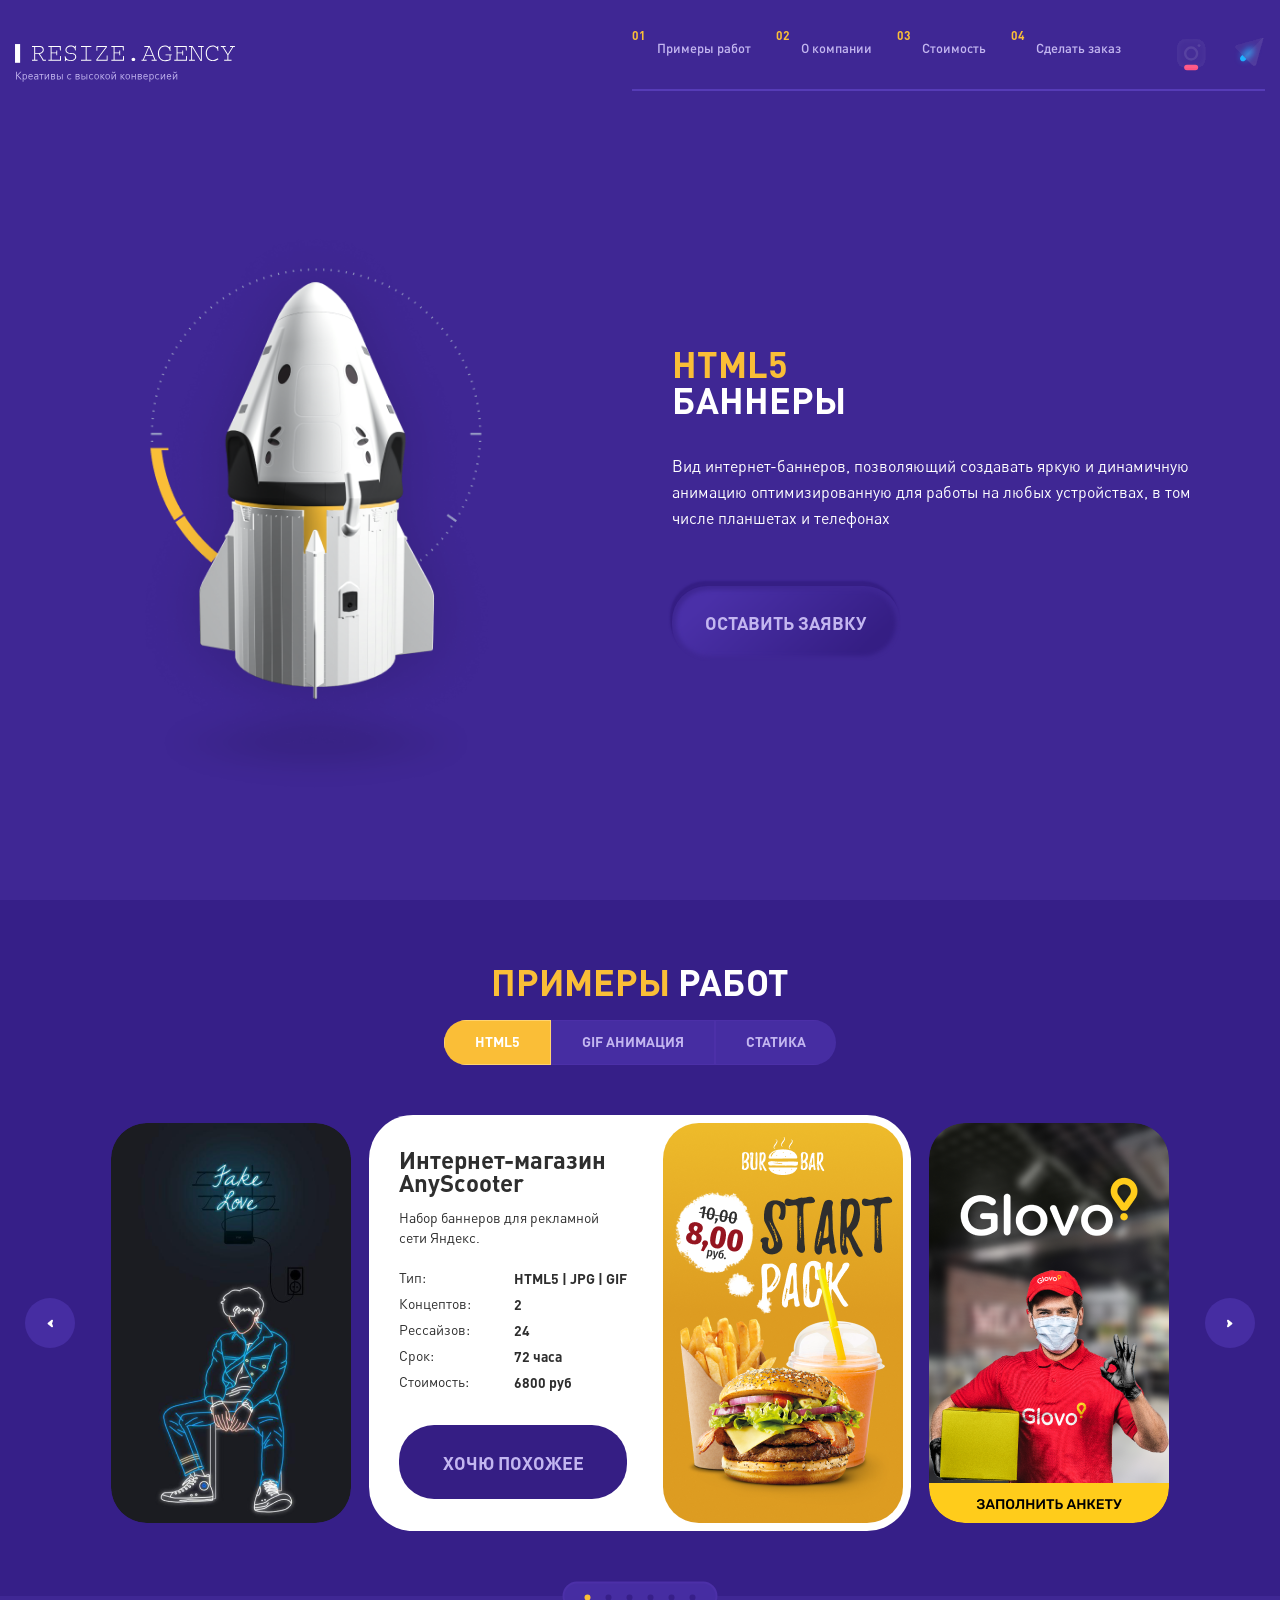
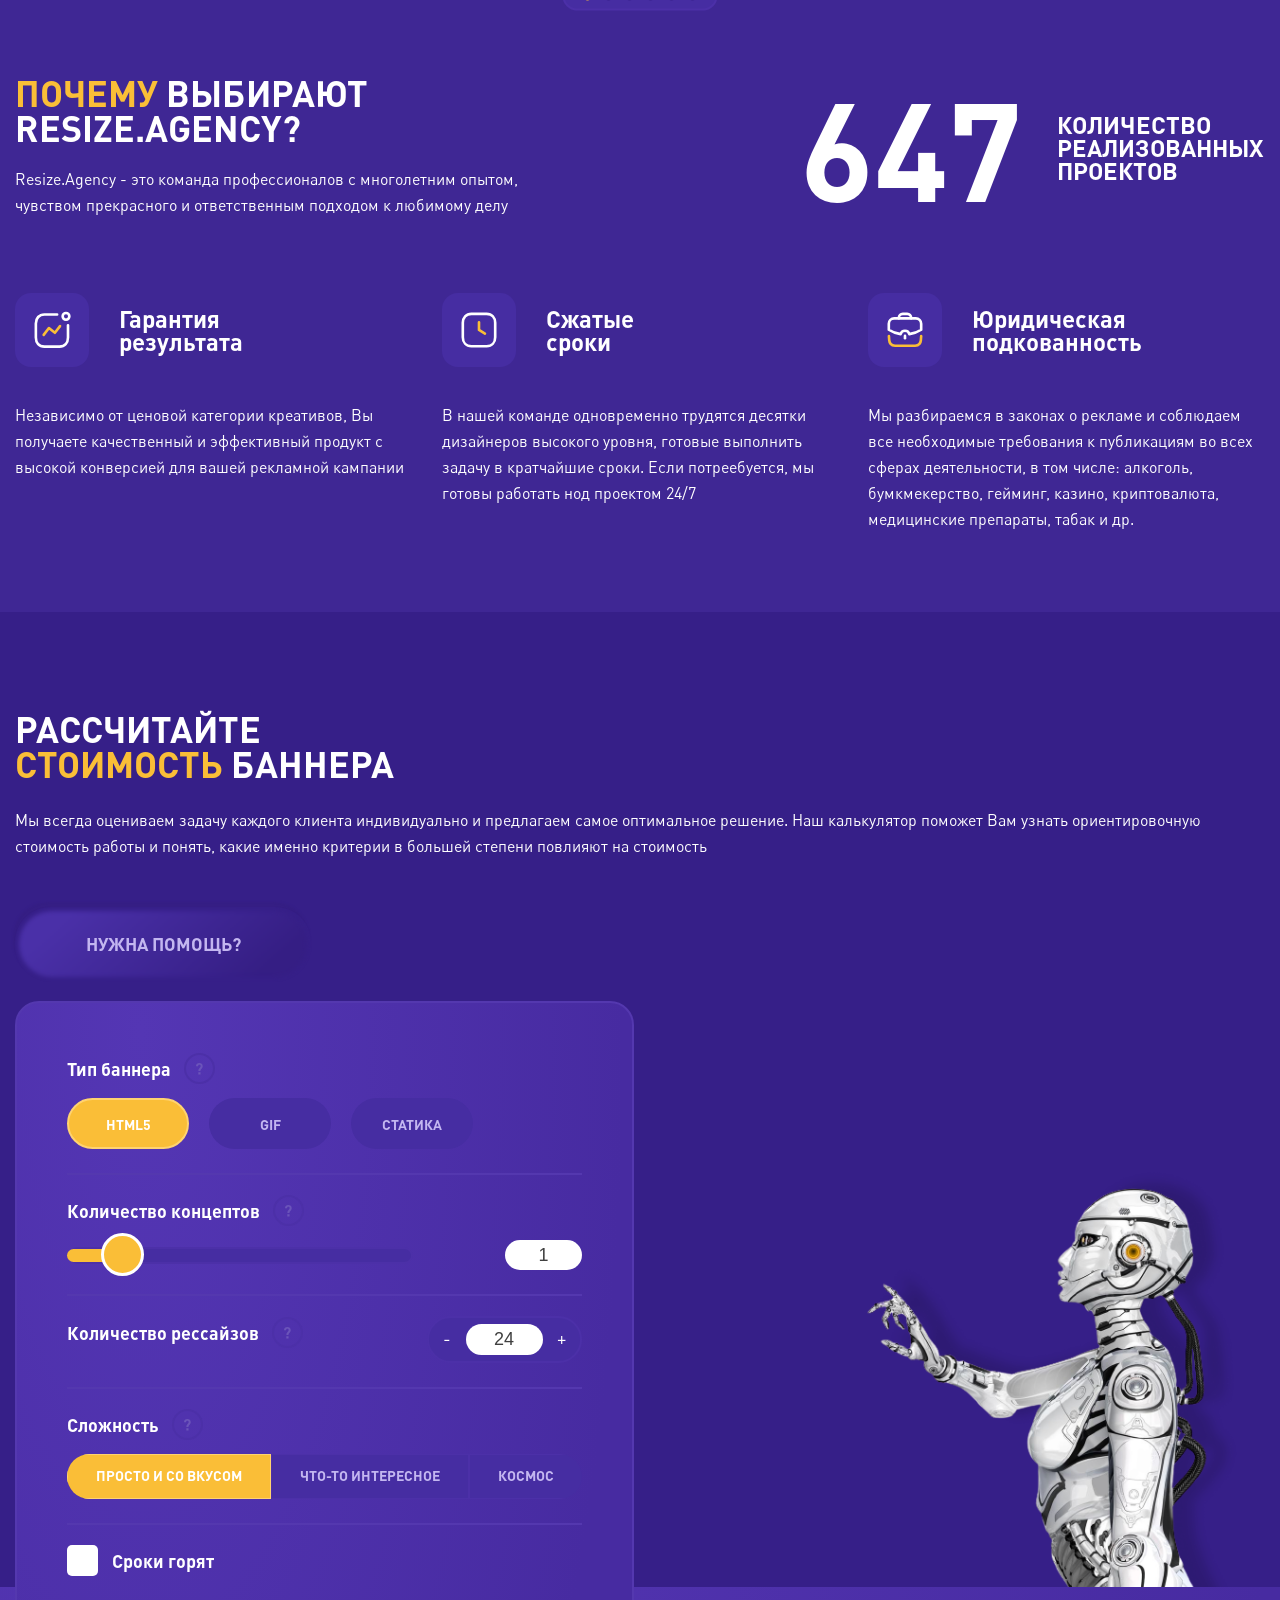
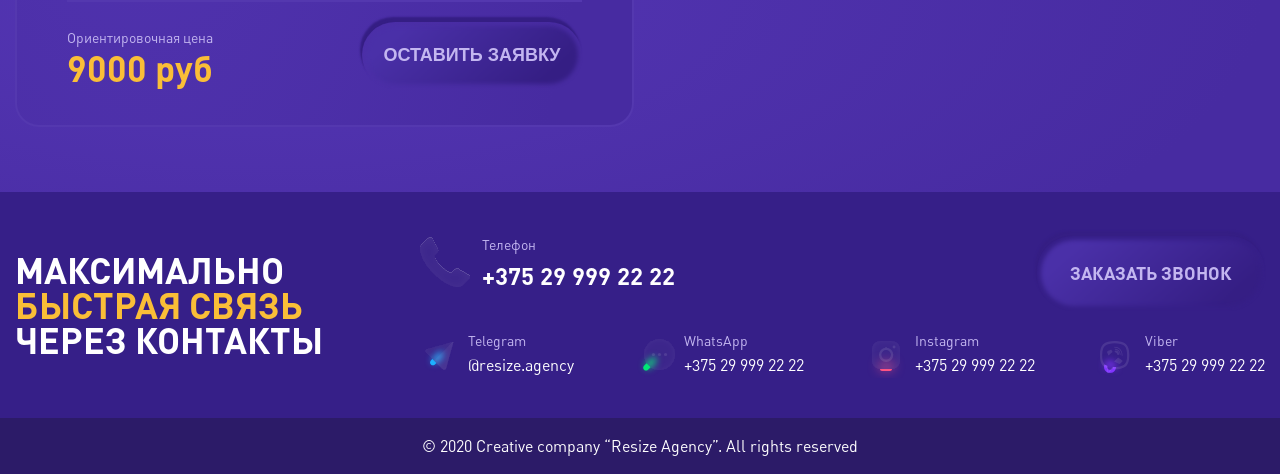
==== index.html @ 1fd83d7c "added11" ====
<!DOCTYPE html>
<html lang="en">

<head>
    <meta charset="UTF-8">
    <meta name="viewport" content="width=device-width, initial-scale=1.0">
    <link rel="stylesheet" href="css/style.css">
    <title>resize Agency</title>
</head>

<body>
    <div class="wrap">
        <div class="fullscreen-block">
            <div class="header">
                <div class="container">
                    <div class="header__inner">
                        <div class="header__adaptive">
                            <div class="header__burger">
                                <span></span>
                            </div>
                            <a class="header-logo" href="#"><img src="images/Logo.svg" alt="logo"></a>
                        </div>
                        <div class="header-fixed">
                            <div class="header-fixed__nav">
                                <ul class="header-fixed__menu">
                                    <li class="header-fixed__link"><a class="header-fixed__item header-fixed__item--01"
                                            href="#">Примеры работ</a></li>
                                    <li class="header-fixed__link"><a class="header-fixed__item header-fixed__item--02"
                                            href="#">О компании</a></li>
                                    <li class="header-fixed__link"><a class="header-fixed__item header-fixed__item--03"
                                            href="#">Стоимость</a></li>
                                    <li class="header-fixed__link"><a class="header-fixed__item header-fixed__item--04"
                                            href="#">Сделать заказ</a></li>
                                </ul>
                                <div class="header-fixed__social">
                                    <a href="#" class="header-fixed__icon"></a>
                                    <a href="#" class="header-fixed__icon header-fixed__icon-02"></a>
                                </div>
                            </div>
                            <div class="header-fixed__callback">
                                <div class="menu-tell">
                                    <div class="menu-tell__phone">
                                        <img src="images/phone.svg" alt="">
                                    </div>
                                    <div class="menu-tell__wrapp">
                                        <div class="menu-tell__name">Телефон</div>
                                        <a class="menu-tell__call" href="#">+375 29 999 22 22</a>
                                    </div>
                                </div>
                                <a class="header-fixed__btn btn" href="#"><span>заказать звонок</span></a>
                                <div class="social-media social-media-header">
                                    <div class="social-media__social-item social-media__social-item-01">
                                        <div class="social-media__social-text">
                                            <div class="social-media__social-title">Telegram</div>
                                            <a class="social-media__social-email" href="#">@resize.agency</a>
                                        </div>
                                    </div>
                                    <div class="social-media__social-item social-media__social-item-02">
                                        <div class="social-media__social-text">
                                            <div class="social-media__social-title">WhatsApp</div>
                                            <a class="social-media__social-email" href="#">+375 29 999 22 22</a>
                                        </div>
                                    </div>
                                    <div class="social-media__social-item social-media__social-item-03">
                                        <div class="social-media__social-text">
                                            <div class="social-media__social-title">Instagram</div>
                                            <a class="social-media__social-email" href="#">+375 29 999 22 22</a>
                                        </div>
                                    </div>
                                    <div class="social-media__social-item social-media__social-item-04">
                                        <div class="social-media__social-text">
                                            <div class="social-media__social-title">Viber</div>
                                            <a class="social-media__social-email" href="#">+375 29 999 22 22</a>
                                        </div>
                                    </div>
                                </div>
                            </div>
                        </div>
                        <div class="header-socials">
                            <a href="#" class="header-socials__icon header-socials__icon-inst"></a>
                            <a href="#" class="header-socials__icon header-socials__icon-teleg"></a>
                        </div>
                    </div>
                </div>
            </div>
            <div class="main-content">
                <div class="container">
                    <div class="main-content__inner">
                        <div class="main-content__img">
                            <img src="images/Rocket.png" alt="">
                        </div>
                        <div class="main-content__texts">
                            <div class="main-content__title"><span>Html5</span> баннеры</div>
                            <div class="main-content__subtitle">Вид интернет-баннеров, позволяющий создавать яркую и
                                динамичную анимацию оптимизированную для работы на любых устройствах, в том числе
                                планшетах и телефонах</div>
                            <a href="#" class="main-content__btn btn">Оставить заявку</a>
                        </div>
                    </div>
                </div>
            </div>
        </div>
        <div class="page-slider">
            <div class="container">
                <div class="page-slider__title"><span>Примеры</span> работ</div>
                <div class="tabs tabs-slider">
                    <a class="tabs__tab active" href="#">html5</a>
                    <a class="tabs__tab" href="#">gif анимация</a>
                    <a class="tabs__tab" href="#">статика</a>
                </div>
            </div>
            <div class="container container-slider">
                <div class="page-slider-slider">
                    <div class="page-slider-slider__slide">
                        <div class="page-slider-slider__item">
                            <div class="page-slider-slider__info">
                                <div class="page-slider-slider__name">Интернет-магазин AnyScooter</div>
                                <div class="page-slider-slider__desc">Набор баннеров для рекламной сети Яндекс.</div>
                                <div class="page-slider-slider__category">
                                    <div class="page-slider-slider__column">
                                        <div class="page-slider-slider__key">Тип:</div>
                                        <div class="page-slider-slider__value">HTML5 | JPG | GIF</div>
                                    </div>
                                    <div class="page-slider-slider__column">
                                        <div class="page-slider-slider__key">Концептов:</div>
                                        <div class="page-slider-slider__value">2</div>
                                    </div>
                                    <div class="page-slider-slider__column">
                                        <div class="page-slider-slider__key">Рессайзов:</div>
                                        <div class="page-slider-slider__value">24</div>
                                    </div>
                                    <div class="page-slider-slider__column">
                                        <div class="page-slider-slider__key">Срок:</div>
                                        <div class="page-slider-slider__value">72 часа</div>
                                    </div>
                                    <div class="page-slider-slider__column">
                                        <div class="page-slider-slider__key">Стоимость:</div>
                                        <div class="page-slider-slider__value"><span>6800</span> руб</div>
                                    </div>
                                </div>
                                <a class="page-slider-slider__btn btn-second" href="#">Хочю похожее</a>
                            </div>
                            <div class="page-slider-slider__img page-slider-slider__img-01"></div>
                        </div>
                    </div>
                    <div class="page-slider-slider__slide">
                        <div class="page-slider-slider__item">
                            <div class="page-slider-slider__info">
                                <div class="page-slider-slider__name">Интернет-магазин AnyScooter</div>
                                <div class="page-slider-slider__desc">Набор баннеров для рекламной сети Яндекс.</div>
                                <div class="page-slider-slider__category">
                                    <div class="page-slider-slider__column">
                                        <div class="page-slider-slider__key">Тип:</div>
                                        <div class="page-slider-slider__value">HTML5 | JPG | GIF</div>
                                    </div>
                                    <div class="page-slider-slider__column">
                                        <div class="page-slider-slider__key">Концептов:</div>
                                        <div class="page-slider-slider__value">2</div>
                                    </div>
                                    <div class="page-slider-slider__column">
                                        <div class="page-slider-slider__key">Рессайзов:</div>
                                        <div class="page-slider-slider__value">24</div>
                                    </div>
                                    <div class="page-slider-slider__column">
                                        <div class="page-slider-slider__key">Срок:</div>
                                        <div class="page-slider-slider__value">72 часа</div>
                                    </div>
                                    <div class="page-slider-slider__column">
                                        <div class="page-slider-slider__key">Стоимость:</div>
                                        <div class="page-slider-slider__value"><span>6800</span> руб</div>
                                    </div>
                                </div>
                                <a class="page-slider-slider__btn btn-second" href="#">Хочю похожее</a>
                            </div>
                            <div class="page-slider-slider__img page-slider-slider__img-02"></div>
                        </div>
                    </div>
                    <div class="page-slider-slider__slide">
                        <div class="page-slider-slider__item">
                            <div class="page-slider-slider__info">
                                <div class="page-slider-slider__name">Интернет-магазин AnyScooter</div>
                                <div class="page-slider-slider__desc">Набор баннеров для рекламной сети Яндекс.</div>
                                <div class="page-slider-slider__category">
                                    <div class="page-slider-slider__column">
                                        <div class="page-slider-slider__key">Тип:</div>
                                        <div class="page-slider-slider__value">HTML5 | JPG | GIF</div>
                                    </div>
                                    <div class="page-slider-slider__column">
                                        <div class="page-slider-slider__key">Концептов:</div>
                                        <div class="page-slider-slider__value">2</div>
                                    </div>
                                    <div class="page-slider-slider__column">
                                        <div class="page-slider-slider__key">Рессайзов:</div>
                                        <div class="page-slider-slider__value">24</div>
                                    </div>
                                    <div class="page-slider-slider__column">
                                        <div class="page-slider-slider__key">Срок:</div>
                                        <div class="page-slider-slider__value">72 часа</div>
                                    </div>
                                    <div class="page-slider-slider__column">
                                        <div class="page-slider-slider__key">Стоимость:</div>
                                        <div class="page-slider-slider__value"><span>6800</span> руб</div>
                                    </div>
                                </div>
                                <a class="page-slider-slider__btn btn-second" href="#">Хочю похожее</a>
                            </div>
                            <div class="page-slider-slider__img page-slider-slider__img-03"></div>
                        </div>
                    </div>
                    <div class="page-slider-slider__slide">
                        <div class="page-slider-slider__item">
                            <div class="page-slider-slider__info">
                                <div class="page-slider-slider__name">Интернет-магазин AnyScooter</div>
                                <div class="page-slider-slider__desc">Набор баннеров для рекламной сети Яндекс.</div>
                                <div class="page-slider-slider__category">
                                    <div class="page-slider-slider__column">
                                        <div class="page-slider-slider__key">Тип:</div>
                                        <div class="page-slider-slider__value">HTML5 | JPG | GIF</div>
                                    </div>
                                    <div class="page-slider-slider__column">
                                        <div class="page-slider-slider__key">Концептов:</div>
                                        <div class="page-slider-slider__value">2</div>
                                    </div>
                                    <div class="page-slider-slider__column">
                                        <div class="page-slider-slider__key">Рессайзов:</div>
                                        <div class="page-slider-slider__value">24</div>
                                    </div>
                                    <div class="page-slider-slider__column">
                                        <div class="page-slider-slider__key">Срок:</div>
                                        <div class="page-slider-slider__value">72 часа</div>
                                    </div>
                                    <div class="page-slider-slider__column">
                                        <div class="page-slider-slider__key">Стоимость:</div>
                                        <div class="page-slider-slider__value"><span>6800</span> руб</div>
                                    </div>
                                </div>
                                <a class="page-slider-slider__btn btn-second" href="#">Хочю похожее</a>
                            </div>
                            <div class="page-slider-slider__img page-slider-slider__img-04"></div>
                        </div>
                    </div>
                    <div class="page-slider-slider__slide">
                        <div class="page-slider-slider__item">
                            <div class="page-slider-slider__info">
                                <div class="page-slider-slider__name">Интернет-магазин AnyScooter</div>
                                <div class="page-slider-slider__desc">Набор баннеров для рекламной сети Яндекс.</div>
                                <div class="page-slider-slider__category">
                                    <div class="page-slider-slider__column">
                                        <div class="page-slider-slider__key">Тип:</div>
                                        <div class="page-slider-slider__value">HTML5 | JPG | GIF</div>
                                    </div>
                                    <div class="page-slider-slider__column">
                                        <div class="page-slider-slider__key">Концептов:</div>
                                        <div class="page-slider-slider__value">2</div>
                                    </div>
                                    <div class="page-slider-slider__column">
                                        <div class="page-slider-slider__key">Рессайзов:</div>
                                        <div class="page-slider-slider__value">24</div>
                                    </div>
                                    <div class="page-slider-slider__column">
                                        <div class="page-slider-slider__key">Срок:</div>
                                        <div class="page-slider-slider__value">72 часа</div>
                                    </div>
                                    <div class="page-slider-slider__column">
                                        <div class="page-slider-slider__key">Стоимость:</div>
                                        <div class="page-slider-slider__value"><span>6800</span> руб</div>
                                    </div>
                                </div>
                                <a class="page-slider-slider__btn btn-second" href="#">Хочю похожее</a>
                            </div>
                            <div class="page-slider-slider__img page-slider-slider__img-05"></div>
                        </div>
                    </div>
                    <div class="page-slider-slider__slide">
                        <div class="page-slider-slider__item">
                            <div class="page-slider-slider__info">
                                <div class="page-slider-slider__name">Интернет-магазин AnyScooter</div>
                                <div class="page-slider-slider__desc">Набор баннеров для рекламной сети Яндекс.</div>
                                <div class="page-slider-slider__category">
                                    <div class="page-slider-slider__column">
                                        <div class="page-slider-slider__key">Тип:</div>
                                        <div class="page-slider-slider__value">HTML5 | JPG | GIF</div>
                                    </div>
                                    <div class="page-slider-slider__column">
                                        <div class="page-slider-slider__key">Концептов:</div>
                                        <div class="page-slider-slider__value">2</div>
                                    </div>
                                    <div class="page-slider-slider__column">
                                        <div class="page-slider-slider__key">Рессайзов:</div>
                                        <div class="page-slider-slider__value">24</div>
                                    </div>
                                    <div class="page-slider-slider__column">
                                        <div class="page-slider-slider__key">Срок:</div>
                                        <div class="page-slider-slider__value">72 часа</div>
                                    </div>
                                    <div class="page-slider-slider__column">
                                        <div class="page-slider-slider__key">Стоимость:</div>
                                        <div class="page-slider-slider__value"><span>6800</span> руб</div>
                                    </div>
                                </div>
                                <a class="page-slider-slider__btn btn-second" href="#">Хочю похожее</a>
                            </div>
                            <div class="page-slider-slider__img page-slider-slider__img-03"></div>
                        </div>
                    </div>
                </div>
            </div>
                <a class="page-slider-slider__mobileBtn btn" href="#">Хочю похожее</a>
        </div>
        <div class="page-choose">
            <div class="container">
                <div class="page-choose-top">
                    <div class="page-choose-top__why">
                        <div class="page-choose-top__title"><span>Почему</span> выбирают Resize.Agency?</div>
                        <div class="page-choose-top__desc">Resize.Agency - это команда профессионалов с многолетним
                            опытом, чувством прекрасного и ответственным подходом к любимому делу</div>
                    </div>
                    <div class="page-choose-top__release">
                        <div class="page-choose-top__number">647</div>
                        <div class="page-choose-top__txt">Количество реализованных проектов</div>
                    </div>
                </div>
                <div class="page-choose-bottom">
                    <div class="page-choose-bottom__column">
                        <div class="page-choose-bottom__item">
                            <div class="page-choose-bottom__result">
                                <div class="page-choose-bottom__img">
                                    <img src="images/choose-icons/01.svg" alt="">
                                </div>
                                <div class="page-choose-bottom__title">Гарантия <span>результата</span></div>
                            </div>
                            <div class="page-choose-bottom__desc">Независимо от ценовой категории креативов, Вы
                                получаете качественный и эффективный продукт с высокой конверсией для вашей рекламной
                                кампании</div>
                        </div>
                    </div>
                    <div class="page-choose-bottom__column">
                        <div class="page-choose-bottom__item">
                            <div class="page-choose-bottom__result">
                                <div class="page-choose-bottom__img">
                                    <img src="images/choose-icons/02.svg" alt="">
                                </div>
                                <div class="page-choose-bottom__title">Сжатые <span>сроки</span></div>
                            </div>
                            <div class="page-choose-bottom__desc">В нашей команде одновременно трудятся десятки
                                дизайнеров высокого уровня, готовые выполнить задачу в кратчайшие сроки. Если
                                потреебуется, мы готовы работать нод проектом 24/7</div>
                        </div>
                    </div>
                    <div class="page-choose-bottom__column">
                        <div class="page-choose-bottom__item">
                            <div class="page-choose-bottom__result">
                                <div class="page-choose-bottom__img">
                                    <img src="images/choose-icons/03.svg" alt="">
                                </div>
                                <div class="page-choose-bottom__title">Юридическая <span>подкованность</span></div>
                            </div>
                            <div class="page-choose-bottom__desc">Мы разбираемся в законах о рекламе и соблюдаем все
                                необходимые требования к публикациям во всех сферах деятельности, в том числе: алкоголь,
                                бумкмекерство, гейминг, казино, криптовалюта, медицинские препараты, табак и др.</div>
                        </div>
                    </div>
                </div>
            </div>
        </div>
        <div class="page-form">
            <div class="container container-form">
                <div class="page-form__body">
                    <div class="page-form__column page-form__column--first">
                        <form class="page-form-form" action="#">
                            <div class="page-form-form__wrap">
                                <div class="page-form-form__name">Тип баннера
                                    <a class='page-form-form__more more-typeBanner' href="#"></a>
                                </div>
                                <div class="page-form-form__choose">
                                    <label class="page-form-form__checkbox active">
                                        <input checked class="page-form-form__input" type="checkbox">
                                        html5
                                    </label>
                                    <label class="page-form-form__checkbox">
                                        <input class="page-form-form__input" type="checkbox">
                                        gif
                                    </label>
                                    <label class="page-form-form__checkbox">
                                        <input class="page-form-form__input" type="checkbox">
                                        статика
                                    </label>
                                </div>
                            </div>
                            <div class="page-form-form__wrap">
                                <div class="page-form-form__name">Количество концептов
                                    <a class='page-form-form__more more-collection' href="#"></a>
                                </div>
                                <div class="page-form-form__conceptions">
                                    <div class="page-form-form__range">
                                        <input id="range" type="range" name="renge" value="1" min="0" max="10">
                                        <div class="page-form-form__owl">
                                            <div class="page-form-form__circle"></div>
                                        </div>
                                        <div class="page-form-form__line"></div>
                                    </div>
                                    <div class="page-form-form__rangeNumber">
                                        <input value="1" class="page-form-form__inp" type="text">
                                    </div>
                                </div>
                            </div>
                            <div class="page-form-form__wrap">
                                <div class="page-form-form__ressize">
                                    <div class="page-form-form__text">
                                        <div class="page-form-form__name">Количество рессайзов
                                            <a class='page-form-form__more more-resizes' href="#"></a>
                                        </div>
                                    </div>
                                    <div class="page-form-form__counter">
                                        <div class="page-form-form__minis page-form-form-counter">-</div>
                                        <div class="page-form-form__number">
                                            <input value="24" class="page-form-form__inputNumber" type="text">
                                        </div>
                                        <div class="page-form-form__plus page-form-form-counter">+</div>
                                    </div>
                                </div>
                            </div>
                            <div class="page-form-form__wrap">
                                <div class="page-form-form__name">Сложность
                                    <a class='page-form-form__more more-hard' href="#"></a>
                                </div>
                                <div class="tabs tabs-form">
                                    <a class="tabs__tab active" href="#">Просто и со вкусом</a>
                                    <a class="tabs__tab" href="#">Что-то интересное</a>
                                    <a class="tabs__tab" href="#">космос</a>
                                </div>
                                <div class="select-mobile">
                                    <div class="select-mobile__top">
                                        <div class="select-mobile__title"></div>
                                        <div class="select-mobile__selected"></div>
                                    </div>
                                    <ul class="select-mobile__list">
                                    </ul>
                                </div>
                            </div>
                            <div class="page-form-form__wrap">
                                <div class="page-form-form__fire">
                                    <input id="form-timing" class="page-form-form__timing" type="checkbox">
                                    <label class="page-form-form__label" for="form-timing">
                                        Сроки горят
                                    </label>
                                </div>
                            </div>
                            <div class="page-form-form__price">
                                <div class="page-form-form__finallyPrice">
                                    <div class="page-form-form__desc">Ориентировочная цена</div>
                                    <div class="page-form-form__cost"><span>9000</span> руб</div>
                                </div>
                                <button type="submit" class="page-form-form__btn btn">Оставить заявку</button>
                            </div>
                        </form>
                    </div>
                    <div class="page-form__column page-form__column--second">
                        <div class="page-form-info">
                            <div class="page-form-info__title">Рассчитайте <span>стоимость</span> баннера</div>
                            <div class="page-form-info__desc">Мы всегда оцениваем задачу каждого клиента индивидуально и
                                предлагаем самое оптимальное решение. Наш калькулятор поможет Вам узнать ориентировочную
                                стоимость работы и понять, какие именно критерии в большей степени повлияют на стоимость
                            </div>
                            <a class="page-form-info__btn btn" href="#">нужна помощь?</a>
                        </div>
                    </div>
                </div>
            </div>
        </div>
        <div class="page-footer">
            <div class="container">
                <div class="page-footer__body">
                    <div class="page-footer__title">Максимально <span>быстрая связь</span> через контакты</div>
                    <div class="page-footer-social">
                        <div class="page-footer-social__call">
                            <div class="menu-tell">
                                <div class="menu-tell__phone">
                                    <img src="images/phone.svg" alt="">
                                </div>
                                <div class="menu-tell__wrapp">
                                    <div class="menu-tell__name">Телефон</div>
                                    <a class="menu-tell__call" href="#">+375 29 999 22 22</a>
                                </div>
                            </div>
                            <a class="page-footer-social__btn btn" href="#">заказать звонок</a>
                        </div>
                        <div class="social-media social-media-footer">
                            <div class="social-media__social-item social-media__social-item-01 social-media__social-item--footer">
                                <div class="social-media__social-text">
                                    <div class="social-media__social-title">Telegram</div>
                                    <a class="social-media__social-email" href="#">@resize.agency</a>
                                </div>
                            </div>
                            <div class="social-media__social-item social-media__social-item-02 social-media__social-item--footer">
                                <div class="social-media__social-text">
                                    <div class="social-media__social-title">WhatsApp</div>
                                    <a class="social-media__social-email" href="#">+375 29 999 22 22</a>
                                </div>
                            </div>
                            <div class="social-media__social-item social-media__social-item-03 social-media__social-item--footer">
                                <div class="social-media__social-text">
                                    <div class="social-media__social-title">Instagram</div>
                                    <a class="social-media__social-email" href="#">+375 29 999 22 22</a>
                                </div>
                            </div>
                            <div class="social-media__social-item social-media__social-item-04 social-media__social-item--footer">
                                <div class="social-media__social-text">
                                    <div class="social-media__social-title">Viber</div>
                                    <a class="social-media__social-email" href="#">+375 29 999 22 22</a>
                                </div>
                            </div>
                        </div>
                    </div>
                </div>
                <div class="page-footer__media"></div>
            </div>
        </div>
        <div class="footer">
            <div class="container">
                <div class="footer-title">© 2020 Creative company “Resize Agency”. All rights reserved</div>
            </div>
        </div>
        <!-- Модальные окна -->
        <!-- Заявка на консультацию -->
        <div class="shadow-modal hide " data-popup>
            <div class="modal__body">
                <div class="modal">
                    <div class="modal__wrap">
                        <div class="modal__title">Заявка на консультацию <span>Укажите контактные данные для обратной
                                связи</span></div>
                        <form class="modal-form" action="#">
                            <label class="modal-form__label" for="input-name">Ваше имя
                                <input class="modal-form__input" id="input-name" type="text">
                            </label>
                            <label class="modal-form__label" for="input-tell">Номер телефона
                                <input class="modal-form__input" id="input-tell" type="text">
                            </label>
                            <div class="modal-form__submit">
                                <button class="modal-form__btn btn" type="submit">Отправить</button>
                                <a class="modal-form__brif" href="#">Расширенная форма (бриф)>></a>
                            </div>
                        </form>
                    </div>
                    <div class="modal-form__attention">
                        Нажимая кнопку “ОТПРАВИТЬ”, Вы даете согласие на обработку персональных данных
                    </div>
                    <div class="modal-form__close">
                        <span></span>
                    </div>
                </div>
            </div>
        </div>
        <!-- Заявка на консультацию -->

        <!-- Заявка на разработку -->
        <div class="shadow-modal shadow-modal-consultation hide" data-popup>
            <div class="modal__body">
                <div class="modal">
                    <div class="modal__wrap">
                        <div class="modal__title">Заявка на разработку <span>Укажите контактные данные для обратной
                                связи</span></div>
                        <form class="modal-form" action="#">
                            <label class="modal-form__label" for="input-name">Ваше имя
                                <input class="modal-form__input" id="input-name" type="text">
                            </label>
                            <label class="modal-form__label" for="input-tell">Номер телефона
                                <input class="modal-form__input" id="input-tell" type="text">
                            </label>
                            <div class="modal-form__submit">
                                <button class="modal-form__btn btn" type="submit">Отправить</button>
                                <a class="modal-form__brif" href="#">Расширенная форма (бриф)>></a>
                            </div>
                        </form>
                    </div>
                    <div class="modal-form__attention">
                        Нажимая кнопку “ОТПРАВИТЬ”, Вы даете согласие на обработку персональных данных
                    </div>
                    <div class="modal-form__close">
                        <span></span>
                    </div>
                </div>
            </div>
        </div>
        <!-- Заявка на разработку -->
        <!-- тип баннера -->
        <div class="shadow-modal shadow-modal-typeBanner hide" data-popup>
            <div class="modal__body">
                <div class="modal modal-questions">
                    <div class="modal__wrap modal__wrap-questions">
                        <div class="modal__title">Тип баннера</div>
                        <div class="modal-question">
                            <div class="modal-question__title">HTML5 баннеры</div>
                            <div class="modal-question__desc">Вид интернет-баннеров, позволяющий создавать яркую и
                                динамичную анимацию оптимизированную для работы на любых устройствах, в том числе
                                планшетах и телефонах</div>
                            <div class="modal-question__oppotunity">
                                <span>Преимущества HTML5 анимации не оставлят равнодушными даже самых заядлых
                                    скептиков:</span>
                                <div class="modal-question__desc">- поддержка любой мобильной платформы от смартфона до
                                    компьютера;</div>
                                <div class="modal-question__desc">- анимация, которая превращает ваш HTML5 баннер в
                                    настоящий шедевр;</div>
                                <div class="modal-question__desc">- HTML5 с легкостью интегрируется в адаптивный дизайн
                                    сайта;</div>
                                <div class="modal-question__desc">- поисковые системы отдадут предпочтение сайту с HTML5
                                    технологией;</div>
                            </div>
                        </div>
                        <div class="modal-question modal-question--second">
                            <div class="modal-question__title">GIF анимация</div>
                            <div class="modal-question__desc">Представляет собой последовательность растровых кадров,
                                которые сменяют друг друга. Данный вид анимации обычно используется при не сложном
                                сценарии. Плавность движений в таком баннере может достигаться только за счет множества
                                промежуточных кадров, что существенно сказывается на объеме баннера.</div>
                            <div class="modal-question__desc">Основным минусом данного типа баннеров является большой
                                объем файла даже при использовании не сложного сценария анимации. Можно, конечно,
                                уменьшить количество кадров. Что соответственно уменьшит объем баннера, но качество
                                анимации существенно пострадает.</div>
                        </div>
                        <div class="modal-question modal-question--third">
                            <div class="modal-question__title">Статика</div>
                            <div class="modal-question__desc">Статический web-баннер - это рекламный или информационный
                                баннер в котором отсутствует анимация. Рекламное сообщение всегда на виду. Стиль и
                                надписи не меняются. Все перед глазами. К плюсам можно отнести небольшой размер файла.
                            </div>
                        </div>
                        <a class="modal-question__btn btn" href="#">понял, спасибо</a>
                    </div>
                    <div class="modal-form__close">
                        <span></span>
                    </div>
                </div>
            </div>
        </div>
        <!-- тип баннера -->
        <!-- количество концептов -->
        <div class="shadow-modal shadow-modal-conceptions hide " data-popup>
            <div class="modal__body">
                <div class="modal modal-questions">
                    <div class="modal__wrap modal__wrap-questions">
                        <div class="modal__title modal__title-conception">Концепт баннера</div>
                        <div class="modal-question__subtitle">Здесь Вы указываете количество концептов баннера, которые
                            мы проработаем в рамках бюджета. Делается для возможности выбора или же можете использовать
                            их все.</div>
                        <a class="modal-question__btn btn" href="#">понял, спасибо</a>
                    </div>
                    <div class="modal-form__close">
                        <span></span>
                    </div>
                </div>
            </div>
        </div>
        <!-- количество концептов -->
        <!-- количество рессайзов -->
        <div class="shadow-modal shadow-modal-resize  hide" data-popup>
            <div class="modal__body">
                <div class="modal modal-questions">
                    <div class="modal__wrap modal__wrap-questions">
                        <div class="modal__title">Рессайзы</div>
                        <div class="modal-question__subtitle">Количество необходимых размеров для Вашей рекламной
                            кампании. Зависит от выбранных площадок для размещения.</div>
                        <a class="modal-question__btn btn" href="#">понял, спасибо</a>
                    </div>
                    <div class="modal-form__close">
                        <span></span>
                    </div>
                </div>
            </div>
        </div>
        <!-- количество рессайзов -->
        <!-- cложность-->
        <div class="shadow-modal shadow-modal-hard hide" data-popup>
            <div class="modal__body">
                <div class="modal modal-questions">
                    <div class="modal__wrap modal__wrap-questions">
                        <div class="modal__title">сложность</div>
                        <div class="modal-question">
                            <div class="modal-question__title">Просто и со вкусом</div>
                            <div class="modal-question__desc">Качественный и эффективный баннер с простым сценарием без
                                лишнего креатива. Подходит для бюджетных кампаний.</div>
                        </div>
                        <div class="modal-question">
                            <div class="modal-question__title">Что-то интересное</div>
                            <div class="modal-question__desc">Необычный, креативно продуманный сценарий с детально
                                проработанными элементами и анимацией для большего вовлечения клиентов.</div>
                        </div>
                        <div class="modal-question">
                            <div class="modal-question__title">Космос</div>
                            <div class="modal-question__desc">Готовы выполнить нечто невероятное с WoW эффектом. Такой
                                баннер не оставит равнодушным даже самого незаинтересованного клиента.</div>
                        </div>
                        <a class="modal-question__btn btn" href="#">понял, спасибо</a>
                    </div>
                    <div class="modal-form__close">
                        <span></span>
                    </div>
                </div>
            </div>
        </div>
        <!-- cложность-->
        <!-- bif form-->
        <div class="shadow-modal shadow-modal-brif hide " data-popup>
            <div class="modal__body">
                <div class="modal modal-brif">
                    <div class="modal__wrap modal__wrap-brif">
                        <a class="modal-brif__return modal-brif__development" href="#">Вернуться к упрощенной заявке</a>
                        <div class="modal__title modal__title-brif">бриф на разработку</div>
                        <form class="modal-brif__form" action="#">
                            <div class="modal-brif__personal">
                                <div class="modal-brif__column">
                                    <label class="modal-brif__label">Ваше имя*
                                        <input class="modal-brif__input" type="text">
                                    </label>
                                    <label class="modal-brif__label">Название компании
                                        <input class="modal-brif__input" type="text">
                                    </label>
                                </div>
                                <div class="modal-brif__column">
                                    <label class="modal-brif__label">Номер телефона*
                                        <input class="modal-brif__input" type="text">
                                    </label>
                                    <label class="modal-brif__label">URL сайта
                                        <input class="modal-brif__input" type="text">
                                    </label>
                                </div>
                            </div>
                            <div class="modal-brif__size">
                                <div class="modal-brif__types">
                                    <span>Тип баннера</span>
                                    <div class="modal-brif__choose">
                                        <input checked class="modal-brif__checkbox" id="brif-html5" type="checkbox">
                                        <label class="modal-brif__name" for="brif-html5">HTML5</label>
                                    </div>
                                    <div class="modal-brif__choose">
                                        <input class="modal-brif__checkbox" id="brif-gif" type="checkbox">
                                        <label class="modal-brif__name" for="brif-gif">GIF анимация</label>
                                    </div>
                                    <div class="modal-brif__choose">
                                        <input class="modal-brif__checkbox" id="brif-static" type="checkbox">
                                        <label class="modal-brif__name" for="brif-static">Статика</label>
                                    </div>
                                </div>
                                <div class="modal-brif__banner-size">
                                    <span>Размер баннеров</span>
                                    <div class='modal-brif__textarea'>
                                        <textarea placeholder="240x400, 336x280, 728x90" class='modal-brif__area'
                                            name="txt-size"></textarea>
                                    </div>
                                </div>
                            </div>
                            <div class="modal-brif__requires">
                                <span>Технические требования площадки размещения, баннерной сети</span>
                                <div class='modal-brif__textarea'>
                                    <textarea class='modal-brif__area' name="txt-size"></textarea>
                                </div>
                            </div>
                            <div class="modal-brif__requires">
                                <span>Пожелания или сценарий баннера, если имеется (можно прикреплять ссылки)</span>
                                <div class='modal-brif__textarea'>
                                    <textarea class='modal-brif__area' name="txt-size"></textarea>
                                </div>
                            </div>
                            <div class="modal-brif__send">
                                <button class="modal-brif__btn btn" type="submit">отправить</button>
                                <span>* Указаны пункты, обязательные к заполнению</span>
                            </div>
                        </form>
                    </div>
                    <div class="modal-form__attention modal-form__attention-brif">
                        Нажимая кнопку “ОТПРАВИТЬ”, Вы даете согласие на обработку персональных данных
                    </div>
                    <div class="modal-form__close">
                        <span></span>
                    </div>
                </div>
            </div>
        </div>
        <!-- bif form-->
    </div>
    <script src="https://code.jquery.com/jquery-3.5.1.min.js"></script>
    <script src="js/script.js"></script>
</body>

</html>
---- css/style.css ----
@charset "UTF-8";
@font-face {
  font-family: 'DIN';
  src: local("dinpro-bold"), local("dinpro-bold"), url("../fonts/dinpro-bold.woff") format("woff");
  font-weight: 700;
  font-style: normal;
}

@font-face {
  font-family: 'DIN';
  src: local("DINPro"), local("DINPro"), url("../fonts/DINPro.woff") format("woff");
  font-weight: 400;
  font-style: normal;
}

@font-face {
  font-family: 'DIN';
  src: local("dinpro-medium"), local("dinpro-medium"), url("../fonts/dinpro-medium.woff") format("woff");
  font-weight: 500;
  font-style: normal;
}

html, body {
  height: 100%;
  width: 100%;
  font-family: 'DIN', 'sans-serif';
}

.wrap {
  overflow: hidden;
  display: flex;
  flex-direction: column;
  min-height: 100vh;
  background-color: #3F2794;
}

@media (max-width: 600px) {
  .wrap {
    min-height: auto;
  }
}

.lock {
  overflow: hidden;
}

.container {
  max-width: 1310px;
  padding: 0 15px;
  margin: 0 auto;
}

.container-slider {
  max-width: 1770px;
}

@media (max-width: 1040px) {
  .container-slider {
    padding: 0;
  }
}

.container-form {
  position: relative;
}

.container-form::after {
  content: '';
  position: absolute;
  background: url("../images/roboto.png") no-repeat center/cover;
  width: 500px;
  height: 500px;
  bottom: -11%;
  right: 6%;
}

.btn {
  width: 220px;
  height: 66px;
  display: block;
  font-size: 18px;
  text-transform: uppercase;
  color: #C3B6F0;
  font-weight: 700;
  text-align: center;
  line-height: 65px;
  cursor: pointer;
  position: relative;
  border: 4px solid transparent;
  border-radius: 35px;
  z-index: 1;
  transition: 0.2s ease;
  box-shadow: -2px -5px 2px #351E84;
}

.btn::before {
  content: '';
  display: block;
  position: absolute;
  background: linear-gradient(318.21deg, #351E84 14.05%, #4A30A8 85.29%);
  width: 100%;
  height: 100%;
  filter: blur(2px);
  z-index: -1;
  border-radius: 35px;
  top: 0;
  left: 0;
}

.btn:hover {
  color: #FABE37;
  border-color: #FFD370;
  transition: 0.2s ease;
  box-shadow: none;
}

.btn-second {
  width: 220px;
  height: 66px;
  display: block;
  font-size: 18px;
  text-transform: uppercase;
  background: #351E84;
  color: #C3B6F0;
  font-weight: 700;
  text-align: center;
  line-height: 67px;
  cursor: pointer;
  border: 4px solid transparent;
  border-radius: 35px;
  transition: 0.2s ease;
}

.btn-second:hover {
  color: #FABE37;
  border-color: #FFD370;
  transition: 0.2s ease;
}

.btn span {
  display: block;
}

.tabs {
  display: flex;
  justify-content: space-between;
  background-color: #462DA2;
  border-radius: 32px;
  overflow: hidden;
}

.tabs__tab {
  flex: 1 1 auto;
  padding: 13px 0 16px 0;
  display: flex;
  border: 1px solid #4C30A8;
  justify-content: center;
  font-size: 14px;
  text-transform: uppercase;
  text-align: center;
  font-weight: 700;
  color: #C3B6F0;
  transition: 0.1s ease;
}

.tabs__tab:last-child {
  border-right: none;
}

.tabs__tab.active {
  color: #ffffff;
  background-color: #FABE37;
  border-color: #FFD370;
}

.tabs__tab.active:hover {
  color: #ffffff;
  background-color: #FABE37;
  border-color: #FFD370;
}

.tabs__tab:hover {
  color: #FABE37;
  transition: 0.1s ease;
}

.tabs-slider {
  max-width: 392px;
  margin: 0 auto;
}

.slick-track {
  display: flex;
  transition: 1s ease;
  align-items: center;
  justify-content: center;
}

.slick-list {
  overflow: hidden;
}

.page-slider-slider .slick-center.page-slider-slider__slide {
  width: 542px;
  transition: width 1s ease;
}

.page-slider-slider .slick-center.page-slider-slider__slide .page-slider-slider__info {
  position: static;
  opacity: 1;
  visibility: visible;
  transition: opacity 0.5s ease;
  transition-delay: 0.4s;
}

.page-slider-slider .page-slider-slider__slide.slick-center .page-slider-slider__img-01 {
  background: url("../images/slider-image/01hover.png") no-repeat center/cover;
}

.page-slider-slider .slick-center.page-slider-slider__slide .page-slider-slider__item {
  background-color: #fff;
  padding: 8px 8px 8px 30px;
  width: 100%;
  transition: width 0.5s ease;
}

.select-mobile {
  display: none;
  max-width: 290px;
  border: 2px solid #FFD370;
  position: relative;
  border-radius: 32px;
}

.select-mobile.open .select-mobile__list {
  opacity: 1;
  visibility: visible;
  transition: 0.2s ease;
}

.select-mobile__list {
  position: absolute;
  width: 100%;
  border: 2px solid #FFD370;
  top: 45px;
  border-radius: 10px;
  z-index: 3;
  background-color: #462DA2;
  overflow: hidden;
  opacity: 0;
  visibility: hidden;
  transition: 0.2s ease;
}

.select-mobile__selected {
  flex: 0 0 35px;
  background-color: transparent;
  display: flex;
  justify-content: center;
  align-items: center;
}

.select-mobile__selected::after {
  content: '';
  background-image: url("../images/arrowSelect.svg");
  background-repeat: no-repeat;
  width: 9px;
  height: 7px;
}

.select-mobile__top {
  text-align: center;
  color: #fff;
  cursor: pointer;
  overflow: hidden;
  position: relative;
  display: flex;
}

.select-mobile__title {
  text-transform: uppercase;
  font-size: 14px;
  font-weight: 700;
  flex: 0 1 255px;
  background: #FABE37;
  padding: 14px 0 14px 0;
  border-radius: 32px 0 0 32px;
}

.select-mobile__link {
  text-align: center;
  color: #fff;
  text-transform: uppercase;
  font-size: 14px;
  font-weight: 700;
  margin-bottom: 10px;
}

.select-mobile__link:hover {
  background: #FABE37;
}

.select-mobile__link:last-child {
  margin: 0;
}

.select-mobile__item {
  display: block;
  padding: 14px 0 14px 0;
  width: 100%;
  height: 100%;
}

.menu-tell {
  display: flex;
  align-items: center;
  margin-bottom: 20px;
  margin-right: 15px;
}

.menu-tell__phone {
  margin-right: 12px;
}

.menu-tell__name {
  line-height: 26px;
  font-size: 14px;
  color: #C3B6F0;
  font-weight: 400;
}

.menu-tell__call {
  display: block;
  font-size: 24px;
  line-height: 35px;
  color: #fff;
  font-weight: 700;
}

.social-media {
  margin-top: 30px;
}

.social-media__social-item {
  display: flex;
  padding-left: 48px;
  align-items: center;
  margin-bottom: 20px;
  transition: 0.2s ease;
}

.social-media__social-item:last-child {
  margin: 0;
}

.social-media__social-item--footer {
  margin: 0;
}

.social-media__social-item-01 {
  background: url("../images/social-icons/teleg.svg") no-repeat left;
}

.social-media__social-item-01:hover {
  background: url("../images/social-icons/teleg-hover.svg") no-repeat left;
  transition: 0.2s ease;
}

.social-media__social-item-02 {
  background: url("../images/social-icons/whatsup.svg") no-repeat left 11px;
}

.social-media__social-item-02:hover {
  background: url("../images/social-icons/whatsup-hover.svg") no-repeat left 11px;
  transition: 0.2s ease;
}

.social-media__social-item-03 {
  background: url("../images/social-icons/inst.svg") no-repeat left 13px;
}

.social-media__social-item-03:hover {
  background: url("../images/social-icons/inst-hover.svg") no-repeat left 13px;
  transition: 0.2s ease;
}

.social-media__social-item-04 {
  background: url("../images/social-icons/viber.svg") no-repeat left 13px;
}

.social-media__social-item-04:hover {
  background: url("../images/social-icons/viber-hover.svg") no-repeat left 13px;
  transition: 0.2s ease;
}

.social-media__social-img {
  margin-right: 15px;
}

.social-media__social-title {
  font-size: 14px;
  line-height: 25px;
  font-weight: 400;
  color: #C3B6F0;
}

.social-media__social-email {
  display: block;
  font-size: 16px;
  color: #fff;
  line-height: 25px;
}

.social-media-footer {
  display: flex;
  justify-content: space-between;
  align-items: center;
  margin-top: 15px;
}

.footer {
  background-color: #2C1B68;
  padding: 15px 0;
  font-size: 16px;
  text-align: center;
  color: #fff;
  line-height: 26px;
}

@media (max-width: 400px) {
  .footer {
    font-size: 12px;
    line-height: 14px;
  }
}

/**
 * Сброс стилей
 **/
button {
  cursor: pointer;
}

html, body, div, span, applet, object, iframe,
h1, h2, h3, h4, h5, h6, p, blockquote, pre, a,
em, img, ins, kbd, q, s, samp,
small, strike, strong, sub, sup, tt, var,
b, u, i, center,
dl, dt, dd, ol, ul, li,
fieldset, form, label, legend,
table, caption, tbody, tfoot, thead, tr, th, td,
article, aside, canvas, details, embed,
figure, figcaption, footer, header, hgroup,
menu, nav, output, ruby, section, summary,
time, mark, audio, video {
  margin: 0;
  padding: 0;
  border: 0;
  font-size: 100%;
  vertical-align: baseline;
  text-decoration: none;
  color: inherit;
}

article, footer, header, hgroup, menu, nav, section, summary {
  display: block;
}

body {
  line-height: 1;
}

ol, ul {
  list-style: none;
}

blockquote, q {
  quotes: none;
}

blockquote:before, blockquote:after, q:before, q:after {
  content: '';
  content: none;
}

table {
  border-collapse: collapse;
  border-spacing: 0;
}

h1, h2, h3, h4, h5, h6 {
  font-weight: normal;
}

input {
  outline: 0;
}

article, aside, details, figcaption, figure, footer, header, hgroup, main, nav, section, summary {
  display: block;
}

.fullscreen-block {
  min-height: 100vh;
  background-color: #3F2794;
  display: flex;
  flex-direction: column;
  justify-content: center;
  align-items: center;
}

.header {
  position: fixed;
  width: 100%;
  top: 0;
  left: 0;
  z-index: 50;
  padding: 30px 0;
}

.header::before {
  content: '';
  position: absolute;
  width: 100%;
  height: 100%;
  top: 0;
  left: 0;
  background-color: #3F2794;
  z-index: 5;
}

.header__inner {
  display: flex;
  justify-content: space-between;
  align-items: center;
  position: relative;
}

.header-logo {
  flex: 0 0 303px;
  width: 303px;
  height: 60px;
  position: relative;
  z-index: 6;
}

.header-logo img {
  max-width: 100%;
  display: block;
}

.header__adaptive {
  display: flex;
  align-items: center;
}

.header-socials {
  position: relative;
  display: none;
  top: 5px;
  z-index: 6;
}

.header-socials__icon {
  width: 40px;
  height: 40px;
  margin-right: 15px;
  display: inline-block;
}

.header-socials__icon:last-child {
  margin: 0;
}

.header-socials__icon img {
  max-width: 100%;
}

.header-socials__icon-inst {
  background: url("../images/social-icons/inst.svg") no-repeat center;
}

.header-socials__icon-teleg {
  background: url("../images/social-icons/teleg.svg") no-repeat center -8px;
}

.header__burger {
  margin-right: 23px;
  display: none;
  flex: 0 0 30px;
  height: 22px;
  width: 30px;
  position: relative;
}

.header__burger::after, .header__burger::before {
  content: '';
  position: absolute;
  background-color: #fff;
  height: 4px;
  width: 100%;
}

.header__burger::after {
  bottom: 0;
}

.header__burger::before {
  top: 0;
}

.header__burger span {
  position: absolute;
  width: 100%;
  height: 4px;
  top: 9px;
  background-color: #fff;
}

.header__burger.active::before {
  transform: rotate(45deg);
  top: 8px;
}

.header__burger.active::after {
  transform: rotate(-45deg);
  bottom: 10px;
}

.header__burger.active span {
  transform: scale(0);
}

.header-fixed {
  overflow: auto;
}

.header-fixed__nav {
  display: flex;
  border-bottom: 2px solid #563CB7;
  position: relative;
  z-index: 6;
}

.header-fixed.active {
  top: 0;
}

.header-fixed__menu {
  display: flex;
  align-items: center;
  margin-right: 30px;
}

.header-fixed__item {
  position: relative;
  padding: 15px 33px 44px 33px;
  display: block;
  height: 100%;
  border-bottom: 2px solid transparent;
  color: #C3B6F0;
  font-weight: 500;
  font-size: 18px;
}

.header-fixed__item:hover {
  border-bottom: 2px solid #FABE37;
  color: #fff;
}

.header-fixed__item--01::after, .header-fixed__item--02::after, .header-fixed__item--03::after, .header-fixed__item--04::after {
  position: absolute;
  top: 0;
  left: 0;
  color: #FABE37;
  font-size: 12px;
  font-weight: 700;
}

.header-fixed__item--01::after {
  content: '01';
}

.header-fixed__item--02::after {
  content: '02';
}

.header-fixed__item--03::after {
  content: '03';
}

.header-fixed__item--04::after {
  content: '04';
}

.header-fixed__icon {
  width: 30px;
  height: 40px;
  margin-right: 20px;
  display: inline-block;
  background: url("../images/inst.svg") no-repeat center;
  transition: 0.2s ease;
}

.header-fixed__icon:last-child {
  margin: 0;
}

.header-fixed__icon:hover {
  background: url("../images/social-icons/inst-hover.svg") no-repeat center;
  transition: 0.2s ease;
}

.header-fixed__icon-02 {
  width: 35px;
  background: url("../images/social-icons/teleg.svg") no-repeat 0 -8px;
}

.header-fixed__icon-02:hover {
  background: url("../images/social-icons/teleg-hover.svg") no-repeat 0 -8px;
  transition: 0.2s ease;
}

.header-fixed__callback {
  display: none;
}

.header-fixed__social {
  padding-top: 10px;
}

.header-fixed__btn {
  box-shadow: none;
  border: 1px solid transparent;
  box-shadow: -9px -4px 12px 5px #3F2794;
}

.main-content {
  padding-top: 105px;
}

.main-content__inner {
  display: flex;
  align-items: center;
  justify-content: center;
}

.main-content__img {
  flex: 0 1 36.3%;
  overflow: hidden;
  position: relative;
  padding: 0 0 47.2% 0;
  box-sizing: border-box;
  margin-right: 65px;
}

.main-content__img img {
  display: block;
  width: 100%;
  height: 100%;
  position: absolute;
  top: 50%;
  left: 50%;
  transform: translate(-50%, -50%);
  object-fit: cover;
}

.main-content__texts {
  flex: 0 1 520px;
  margin-left: 65px;
}

.main-content__title {
  font-weight: 700;
  color: #fff;
  font-size: 36px;
  max-width: 170px;
  text-transform: uppercase;
  margin-bottom: 35px;
}

.main-content__title span {
  color: #FABE37;
}

.main-content__subtitle {
  font-size: 16px;
  line-height: 26px;
  color: #fff;
  margin-bottom: 55px;
}

@media (max-width: 1280px) {
  .header-fixed__item {
    font-size: 13px;
    padding: 11px 25px 33px;
  }
  .header-logo {
    flex: 0 0 221px;
    width: 221px;
    height: 44px;
  }
  .header-fixed__social {
    padding-top: 5px;
  }
}

@media (max-width: 1024px) {
  .main-content__texts {
    flex: 0 1 450px;
    margin-left: 32px;
  }
  .main-content__img {
    margin-right: 32px;
    flex: 0 1 38.4%;
  }
}

@media (max-width: 1000px) {
  .header-fixed__item {
    padding-top: 18px;
  }
  .header__burger {
    display: inline-flex;
    position: relative;
    z-index: 6;
  }
  .header-fixed__nav {
    border-bottom: none;
    flex: 0 1 300px;
  }
  .header-fixed__menu {
    display: block;
  }
  .header-fixed__social {
    display: none;
  }
  .header-socials {
    display: block;
  }
  .header-fixed {
    position: fixed;
    top: -120%;
    left: 0;
    width: 100%;
    height: 100%;
    background: #2C1B68;
    border-radius: 0px 0px 262px 0px;
    padding: 140px 15px 0 15px;
    box-sizing: border-box;
    display: flex;
  }
  .header-fixed__link {
    margin-bottom: 50px;
  }
  .header-fixed__link:last-child {
    margin: 0;
  }
  .header-fixed__item {
    font-size: 20px;
    border-bottom: 2px solid #563CB7;
  }
  .header-fixed__callback {
    display: block;
  }
}

@media (max-width: 768px) {
  .main-content__img {
    flex: 0 1 60.2%;
    padding: 0 0 57% 0;
    margin-right: 10px;
  }
  .main-content__texts {
    margin-left: 10px;
  }
}

@media (max-width: 600px) {
  .header-fixed {
    flex-direction: column;
  }
  .header-fixed__item {
    padding: 10px 20px 23px;
  }
  .menu-tell__call {
    font-size: 18px;
  }
  .header-fixed__link {
    margin-bottom: 20px;
  }
  .header-fixed__nav {
    margin-bottom: 20px;
    display: block;
  }
  .header-fixed__btn {
    display: none;
  }
  .social-media-header {
    display: none;
  }
  .header-socials {
    display: none;
  }
  .header-fixed__social {
    display: block;
    margin-top: 20px;
  }
  .main-content__inner {
    flex-wrap: wrap;
  }
  .main-content__img {
    flex: 0 1 60%;
    margin: 0;
    padding: 0 0 75% 0;
  }
  .main-content__texts {
    flex: 1 1 auto;
    margin: 15px 0 0 0;
  }
  .fullscreen-block {
    min-height: auto;
  }
  .main-content {
    padding-bottom: 36px;
  }
  .header-fixed__menu {
    display: inline-block;
  }
}

.page-choose {
  background-color: #3F2794;
  padding: 80px 0 30px 0;
}

.page-choose-top {
  margin-bottom: 75px;
  display: flex;
  justify-content: space-between;
  align-items: center;
}

.page-choose-top__title {
  font-size: 36px;
  font-weight: 700;
  color: #ffffff;
  line-height: 35px;
  text-transform: uppercase;
  max-width: 353px;
  margin-bottom: 20px;
}

.page-choose-top__title span {
  color: #FABE37;
}

.page-choose-top__desc {
  font-size: 16px;
  color: #ffffff;
  line-height: 26px;
  max-width: 515px;
}

.page-choose-top__release {
  display: flex;
  align-items: center;
}

.page-choose-top__number {
  font-size: 137px;
  line-height: 134px;
  font-weight: 700;
  color: #ffffff;
}

.page-choose-top__txt {
  max-width: 208px;
  text-transform: uppercase;
  font-size: 24px;
  line-height: 23px;
  color: #ffffff;
  font-weight: 700;
  margin-left: 35px;
}

.page-choose-bottom {
  display: flex;
  justify-content: center;
  margin: 0 -15px;
}

.page-choose-bottom__column {
  padding: 0 15px;
  flex: 0 1 33.33%;
  box-sizing: border-box;
  margin-bottom: 50px;
}

.page-choose-bottom__result {
  display: flex;
  align-items: center;
  margin-bottom: 35px;
}

.page-choose-bottom__img {
  width: 74px;
  height: 74px;
  background-color: #462DA2;
  border-radius: 16px;
  display: flex;
  justify-content: center;
  align-items: center;
  margin-right: 30px;
}

.page-choose-bottom__img img {
  max-width: 100%;
}

.page-choose-bottom__title {
  color: #ffffff;
  font-weight: 700;
  font-size: 24px;
  line-height: 23px;
  max-width: 250px;
}

.page-choose-bottom__title span {
  display: block;
}

.page-choose-bottom__desc {
  font-size: 16px;
  color: #ffffff;
  line-height: 26px;
}

@media (max-width: 1024px) {
  .page-choose-bottom {
    flex-wrap: wrap;
  }
  .page-choose-bottom__column {
    flex: 0 1 50%;
  }
  .page-choose-bottom__column:last-child {
    flex: 1 1 auto;
  }
}

@media (max-width: 800px) {
  .page-choose-top__release {
    flex-direction: column;
  }
  .page-choose-top__why {
    flex: 0 1 335px;
  }
  .page-choose-top__number {
    margin-bottom: 25px;
  }
  .page-choose-top__txt {
    margin: 0;
  }
}

@media (max-width: 600px) {
  .page-choose-top {
    flex-wrap: wrap;
  }
  .page-choose-top__why {
    flex: 0 1 100%;
  }
  .page-choose-bottom__column {
    flex: 0 1 100%;
  }
  .page-choose-bottom__column:last-child {
    flex: 0 1 100%;
  }
}

.page-form {
  padding-top: 100px;
  padding-bottom: 65px;
  background-color: #361F88;
  z-index: 1;
  position: relative;
}

.page-form::after {
  content: '';
  width: 100%;
  bottom: 0;
  height: 205px;
  position: absolute;
  background: radial-gradient(78.54% 178.6% at 20.21% 4.02%, #5436B4 0%, #472BA1 100%);
  z-index: -1;
}

.page-form__body {
  display: flex;
  margin: 0 -54px;
}

.page-form__column {
  padding: 0 54px;
}

.page-form__column--first {
  flex: 0 0 545px;
}

.page-form__column--second {
  flex: 0 1 520px;
  padding-top: 90px;
  position: relative;
  z-index: 2;
}

.page-form-form {
  padding: 50px 50px 37px 50px;
  background: radial-gradient(78.54% 178.6% at 20.21% 4.02%, #5436B4 0%, #472BA1 100%);
  border: 2px solid #5438AF;
  box-sizing: border-box;
  border-radius: 24px;
}

.page-form-form__name {
  font-weight: 700;
  margin-bottom: 14px;
  font-size: 18px;
  line-height: 23px;
  color: #ffffff;
  position: relative;
  display: inline-block;
  margin-right: 6px;
  display: flex;
  align-items: center;
}

.page-form-form__more {
  width: 27px;
  flex: 0 0 27px;
  margin-left: 13px;
  height: 27px;
  border: 2px solid #4C30A8;
  border-radius: 50%;
  display: flex;
  justify-content: center;
  align-items: center;
  background: url("../images/question.svg") no-repeat center;
}

.page-form-form__more:hover {
  background: url("../images/question-hover.svg") no-repeat center #4F32AD;
}

.page-form-form__choose {
  display: flex;
}

.page-form-form__checkbox {
  display: block;
  margin-right: 20px;
  width: 118px;
  height: 47px;
  background-color: #462DA2;
  border-radius: 32px;
  display: flex;
  justify-content: center;
  align-items: center;
  font-size: 14px;
  text-transform: uppercase;
  font-weight: 700;
  text-align: center;
  margin-right: 20px;
  color: #C3B6F0;
  border: 2px solid transparent;
  cursor: pointer;
  transition: 0.2s ease;
}

.page-form-form__checkbox.active {
  background: #FABE37;
  border: 2px solid #FFD370;
  color: #fff;
}

.page-form-form__checkbox:last-child {
  margin: 0;
}

.page-form-form__checkbox:hover {
  border: 2px solid #FFD370;
  color: #FABE37;
  transition: 0.2s ease;
}

.page-form-form__input {
  display: none;
}

.page-form-form__wrap {
  border-bottom: 2px solid #5438AF;
  padding: 0 0 24px 0;
  margin-bottom: 20px;
}

.page-form-form__conceptions {
  display: flex;
  justify-content: space-between;
  align-items: center;
}

.page-form-form__range {
  flex: 0 1 340px;
  margin-right: 20px;
  position: relative;
}

.page-form-form__rangeNumber {
  flex: 0 0 77px;
  height: 30px;
  border-radius: 32px;
  overflow: hidden;
  position: relative;
}

.page-form-form__inp {
  width: 100%;
  box-sizing: border-box;
  height: 100%;
  border: none;
  text-align: center;
  padding: 0 10px;
  color: #404040;
  font-weight: 500;
  font-size: 18px;
}

.page-form-form__ressize {
  display: flex;
  justify-content: space-between;
  align-items: center;
}

.page-form-form__counter {
  background-color: #462DA2;
  box-sizing: border-box;
  display: flex;
  align-items: center;
  flex: 0 0 155px;
  height: 47px;
  border-radius: 32px;
  justify-content: center;
  border: 2px solid #4C30A8;
  overflow: hidden;
}

.page-form-form__plus, .page-form-form__minis {
  font-size: 18px;
  color: #ffffff;
  cursor: pointer;
  flex: 1 1 auto;
  display: flex;
  justify-content: center;
  align-items: center;
  height: 100%;
  padding-bottom: 3px;
  position: relative;
  z-index: 4;
}

.page-form-form__minis::before {
  content: '';
  position: absolute;
  border-right: 3px solid #FFD370;
  top: 0;
  left: 0;
  width: 68px;
  height: 100%;
  transform: rotate(180deg);
  opacity: 0;
  background: linear-gradient(270deg, #FABE37 0%, rgba(70, 45, 162, 0) 100%);
  border-radius: 32px;
}

.page-form-form__minis:hover::before {
  opacity: 1;
}

.page-form-form__plus::before {
  content: '';
  position: absolute;
  border-right: 3px solid #FFD370;
  top: 0;
  right: 0;
  width: 68px;
  height: 100%;
  opacity: 0;
  border-radius: 32px;
  background: linear-gradient(270deg, #FABE37 0%, rgba(70, 45, 162, 0) 100%);
}

.page-form-form__plus:hover::before {
  opacity: 1;
}

.page-form-form__number {
  flex: 0 0 77px;
  height: 31px;
  border-radius: 32px;
  overflow: hidden;
  position: relative;
  z-index: 5;
}

.page-form-form__inputNumber {
  width: 100%;
  height: 100%;
  box-sizing: border-box;
  border: none;
  text-align: center;
  padding: 0 10px;
  color: #404040;
  font-weight: 500;
  font-size: 18px;
}

.page-form-form__label {
  color: #ffffff;
  font-weight: 700;
  font-size: 18px;
  line-height: 23px;
  display: flex;
  align-items: center;
  cursor: pointer;
  position: relative;
}

.page-form-form__label::before {
  content: '';
  flex: 0 0 31px;
  height: 31px;
  border-radius: 5px;
  background-color: #fff;
  align-self: flex-start;
  margin-right: 14px;
}

.page-form-form__label::after {
  content: '';
  position: absolute;
  width: 19px;
  height: 19px;
  border-radius: 5px;
  background-color: #FFD370;
  left: 6px;
  top: 6px;
  transform: scale(0);
}

.page-form-form__timing {
  display: none;
}

.page-form-form__timing:checked + .page-form-form__label::after {
  transform: scale(1);
}

.page-form-form__price {
  display: flex;
  justify-content: space-between;
  align-items: center;
}

.page-form-form__desc {
  font-size: 14px;
  line-height: 26px;
  color: #C3B6F0;
}

.page-form-form__cost {
  color: #FABE37;
  font-size: 36px;
  line-height: 35px;
  font-weight: 700;
}

.page-form-form__btn {
  display: block;
  background: none;
  border: 4px solid transparent;
  line-height: 15px;
  outline: none;
  cursor: pointer;
}

.page-form-info__title {
  text-transform: uppercase;
  font-weight: 700;
  font-size: 36px;
  line-height: 35px;
  margin-bottom: 25px;
  max-width: 405px;
  color: #fff;
}

.page-form-info__title span {
  color: #FABE37;
}

.page-form-info__desc {
  color: #fff;
  font-size: 16px;
  line-height: 26px;
  margin-bottom: 48px;
}

.page-form-info__btn {
  width: 288px;
}

@media (max-width: 1450px) {
  .page-form__body {
    flex-direction: column;
    margin: 0;
  }
  .page-form__column--first {
    align-self: flex-start;
    order: 2;
    position: relative;
    z-index: 2;
  }
  .page-form__column {
    padding: 0;
  }
  .page-form__column--second {
    order: 1;
    flex: 1 1 auto;
    margin-bottom: 20px;
  }
  .container-form::after {
    bottom: 11%;
    z-index: 1;
    right: -1%;
  }
  .page-form::after {
    z-index: 1;
  }
}

@media (max-width: 768px) {
  .container-form::after {
    right: -13%;
  }
}

@media (max-width: 600px) {
  .container-form::after {
    display: none;
  }
  .page-form__column--first {
    flex: 1 1 auto;
    align-self: auto;
  }
}

@media (max-width: 525px) {
  .page-form-form__range {
    margin-right: 40px;
  }
  .page-form-form__ressize {
    flex-wrap: wrap;
  }
  .tabs-form {
    display: none;
  }
  .select-mobile {
    display: block;
  }
  .page-form-form__price {
    flex-wrap: wrap;
  }
  .page-form-form__finallyPrice {
    margin-right: 30px;
    margin-bottom: 20px;
  }
  .page-form-form__name {
    font-size: 16px;
  }
}

@media (max-width: 400px) {
  .page-form-form {
    padding: 20px;
  }
}

#range {
  -webkit-appearance: none;
  -moz-appearance: none;
  width: 100%;
  height: 13px;
  outline: none;
  border-radius: 30px;
  background: #462DA2;
  border: 2px solid #4C30A8;
}

#range::-webkit-slider-thumb {
  -webkit-appearance: none;
  -moz-appearance: none;
  width: 37px;
  height: 37px;
  cursor: pointer;
  position: relative;
  z-index: 3;
  background: transparent;
}

.page-form-form__owl {
  height: 20px;
  width: 10px;
  position: absolute;
  bottom: -10px;
  left: 10%;
  z-index: 2;
}

.page-form-form__circle {
  width: 37px;
  height: 37px;
  background: #FABE37;
  border: 3px solid #FFFFFF;
  border-radius: 50%;
  position: absolute;
  bottom: 0;
}

.page-form-form__line {
  width: 100%;
  background-color: #FABE37;
  height: 13px;
  position: absolute;
  left: 0;
  top: 4px;
  width: 13%;
  border-radius: 30px 0 0 30px;
}

.page-slider {
  background-color: #361F88;
  padding: 65px 0;
}

.page-slider__title {
  text-align: center;
  font-size: 36px;
  line-height: 35px;
  font-weight: 900;
  text-transform: uppercase;
  margin-bottom: 20px;
  color: #ffffff;
}

.page-slider__title span {
  color: #FABE37;
}

.page-slider-slider {
  padding: 0 100px;
  position: relative;
  margin: 50px -9px 0;
}

.page-slider-slider .slick-arrow {
  position: absolute;
  top: 50%;
  transform: translateY(-50%);
  z-index: 3;
  font-size: 0;
  width: 50px;
  height: 50px;
  border-radius: 50%;
  background: #462DA2;
  outline: none;
  border: none;
}

.page-slider-slider .slick-arrow.slick-prev {
  left: 19px;
  background: url("../images/arrowSlider.svg") no-repeat center #462DA2;
  cursor: pointer;
}

.page-slider-slider .slick-arrow.slick-next {
  right: 19px;
  background: url("../images/sliderNext.svg") no-repeat center #462DA2;
  cursor: pointer;
}

.page-slider-slider .slick-arrow:hover {
  background-color: #FABE37;
}

.page-slider-slider .slick-dots {
  position: absolute;
  bottom: -65px;
  right: 50%;
  transform: translateX(50%) translateY(50%);
  display: flex;
  padding: 0 20px;
  height: 29px;
  justify-content: center;
  background: #462DA2;
  border: 2px solid #4C30A8;
  box-sizing: border-box;
  border-radius: 32px;
}

.page-slider-slider .slick-dots li {
  margin-right: 15px;
}

.page-slider-slider .slick-dots li:last-child {
  margin: 0;
}

.page-slider-slider .slick-dots li.slick-active button {
  background-color: #FABE37;
}

.page-slider-slider .slick-dots button {
  border: none;
  font-size: 0;
  width: 6px;
  padding: 1px;
  height: 6px;
  border-radius: 50%;
  background-color: #371F89;
  outline: none;
}

.page-slider-slider__mobileBtn {
  display: none;
}

.page-slider-slider__slide {
  padding: 0 9px;
  outline: none;
}

.page-slider-slider__item {
  display: flex;
  position: relative;
  width: 240px;
  border-radius: 44px;
  box-sizing: border-box;
  align-items: center;
}

.page-slider-slider__info {
  flex: 1 1 auto;
  margin-right: 35px;
  position: absolute;
  opacity: 0;
  visibility: hidden;
}

.page-slider-slider__img {
  flex: 0 0 240px;
  height: 400px;
  border-radius: 36px;
  overflow: hidden;
}

.page-slider-slider__img-01 {
  background: url("../images/slider-image/01.png") no-repeat center/cover;
  transition: 0.2s ease;
}

.page-slider-slider__img-01:hover {
  background: url("../images/slider-image/01hover.png") no-repeat center/cover;
  transition: 0.2s ease;
}

.page-slider-slider__img-02 {
  background: url("../images/slider-image/02.png") no-repeat center/cover;
}

.page-slider-slider__img-03 {
  background: url("../images/slider-image/03.png") no-repeat center/cover;
}

.page-slider-slider__img-04 {
  background: url("../images/slider-image/04.png") no-repeat center/cover;
}

.page-slider-slider__img-05 {
  background: url("../images/slider-image/05.png") no-repeat center/cover;
}

.page-slider-slider__name {
  font-weight: 700;
  font-size: 24px;
  line-height: 23px;
  color: #2E2E2E;
  max-width: 220px;
  margin-bottom: 14px;
}

.page-slider-slider__desc {
  line-height: 20px;
  font-size: 14px;
  color: #2E2E2E;
  max-width: 220px;
  margin-bottom: 17px;
}

.page-slider-slider__category {
  margin-bottom: 30px;
}

.page-slider-slider__column {
  display: flex;
}

.page-slider-slider__key {
  flex: 0 0 50%;
  font-size: 14px;
  line-height: 26px;
  color: #2E2E2E;
}

.page-slider-slider__btn {
  box-shadow: none;
}

.page-slider-slider__value {
  flex: 0 0 50%;
  color: #2E2E2E;
  font-size: 14px;
  line-height: 26px;
  font-weight: 700;
}

@media (max-width: 1024px) {
  .page-slider-slider {
    padding: 0;
  }
}

@media (max-width: 600px) {
  .page-slider-slider .slick-center.page-slider-slider__slide {
    width: 240px;
  }
  .page-slider-slider .slick-center.page-slider-slider__slide .page-slider-slider__item {
    background-color: none;
    padding: 0;
  }
  .page-slider-slider .slick-center.page-slider-slider__slide .page-slider-slider__info {
    position: absolute;
    opacity: 0;
    visibility: hidden;
  }
  .page-slider-slider__mobileBtn {
    display: block;
    margin: 20px auto 20px;
  }
  .page-slider-slider .slick-dots {
    bottom: -170px;
  }
}

.page-footer {
  background-color: #361F88;
  position: relative;
  z-index: 3;
  padding: 40px 0;
}

.page-footer__body {
  display: flex;
  align-items: center;
}

.page-footer__title {
  font-size: 36px;
  line-height: 35px;
  font-weight: 700;
  text-transform: uppercase;
  flex: 0 1 405px;
  color: #ffffff;
}

.page-footer__title span {
  color: #FABE37;
}

.page-footer-social {
  display: flex;
  flex-direction: column;
  flex: 1 1 auto;
}

.page-footer-social__call {
  display: flex;
  align-items: center;
  justify-content: space-between;
}

@media (max-width: 940px) {
  .page-footer-social__call {
    flex-wrap: wrap;
    justify-content: flex-start;
  }
  .social-media-footer {
    flex-wrap: wrap;
  }
  .social-media__social-item {
    margin-right: 7px;
    margin-bottom: 15px;
  }
  .social-media__social-item:last-child {
    margin-bottom: 15px;
  }
}

@media (max-width: 750px) {
  .page-footer-social__btn {
    display: none;
  }
  .page-footer__body {
    flex-wrap: wrap;
  }
  .page-footer__title {
    flex: 0 1 325px;
    margin-bottom: 20px;
  }
}

@media (max-width: 560px) {
  .social-media__social-img {
    margin-right: 7px;
  }
  .social-media__social-title {
    font-size: 11px;
  }
  .social-media__social-email {
    font-size: 12px;
  }
  .page-footer__title {
    font-size: 30px;
  }
}

.shadow-modal {
  position: fixed;
  height: 100%;
  width: 100%;
  top: 0;
  left: 0;
  overflow-y: auto;
  overflow-x: hidden;
  z-index: 52;
  background: rgba(43, 39, 56, 0.7);
  backdrop-filter: blur(6px);
  opacity: 1;
  visibility: visible;
  transition: 0.2s ease;
}

.modal {
  position: relative;
  flex: 0 1 505px;
  max-width: 505px;
  background-color: #fff;
  overflow: hidden;
  border-radius: 24px;
}

.modal__body {
  min-height: 100vh;
  box-sizing: border-box;
  display: flex;
  justify-content: center;
  align-items: center;
  padding: 10px 10px;
}

.modal-questions {
  flex: 0 1 844px;
  max-width: 844px;
}

.modal-brif {
  flex: 0 1 844px;
  max-width: 844px;
}

.modal-brif__return {
  display: inline-block;
  font-size: 14px;
  line-height: 20px;
  color: #2E2E2E;
  margin-bottom: 25px;
}

.modal-brif__return::before {
  content: '<<';
  margin-right: 2px;
}

.modal-brif__personal {
  display: flex;
  margin: 0 -15px;
}

.modal-brif__column {
  flex: 0 1 50%;
  padding: 0 15px;
}

.modal-brif__label {
  display: block;
  font-size: 16px;
  line-height: 30px;
  color: #2E2E2E;
  margin-bottom: 20px;
}

.modal-brif__input {
  display: block;
  width: 100%;
  background: #FAF9FF;
  border: 1px solid #EDE9FE;
  padding: 0 20px;
  box-sizing: border-box;
  border-radius: 32px;
  min-height: 36px;
}

.modal-brif__size {
  display: flex;
  margin-bottom: 18px;
}

.modal-brif__types {
  flex: 0 0 190px;
}

.modal-brif__types span {
  font-size: 16px;
  line-height: 26px;
  color: #2E2E2E;
  margin-bottom: 10px;
  display: block;
}

.modal-brif__requires {
  margin-bottom: 18px;
}

.modal-brif__requires:last-child {
  margin: 0;
}

.modal-brif__requires span {
  display: block;
  font-size: 16px;
  line-height: 26px;
  color: #2E2E2E;
  margin-bottom: 7px;
}

.modal-brif__textarea {
  width: 100%;
  height: 97px;
}

.modal-brif__banner-size {
  flex: 1 1 auto;
}

.modal-brif__banner-size span {
  font-size: 16px;
  line-height: 26px;
  color: #2E2E2E;
  margin-bottom: 10px;
  display: block;
}

.modal-brif__area {
  font-family: 'DIN';
  width: 100%;
  height: 100%;
  resize: none;
  background: #FAF9FF;
  border: 1px solid #EDE9FE;
  box-sizing: border-box;
  border-radius: 8px;
  padding: 7px 0 0 20px;
  outline: none;
}

.modal-brif__area::placeholder {
  font-size: 14px;
  line-height: 16px;
  color: #B1ACCB;
}

.modal-brif__send {
  display: flex;
  justify-content: space-between;
  align-items: center;
  margin-bottom: 20px;
}

.modal-brif__send span {
  font-size: 14px;
  line-height: 20px;
  color: #2E2E2E;
}

.modal-brif__btn {
  box-shadow: none;
  border: none;
}

.modal-brif__checkbox {
  display: none;
}

.modal-brif__checkbox:checked + .modal-brif__name::after {
  transform: scale(1);
  transition: 0.15s ease;
}

.modal-brif__choose {
  margin-bottom: 10px;
}

.modal-brif__choose:last-child {
  margin: 0;
}

.modal-brif__name {
  display: inline-flex;
  align-items: center;
  position: relative;
  cursor: pointer;
  font-size: 14px;
  line-height: 16px;
  color: #2E2E2E;
}

.modal-brif__name::before {
  content: '';
  width: 15px;
  flex: 0 0 15px;
  height: 15px;
  border-radius: 2px;
  border: 1px solid #EDE9FE;
  margin: 0 13px 0 0;
}

.modal-brif__name::after {
  content: '';
  width: 15px;
  height: 15px;
  border: 1px solid #EDE9FE;
  background: url("../images/checked.svg") no-repeat center #3F2794;
  position: absolute;
  top: 0;
  left: 0;
  transform: scale(0);
  transition: 0.15s ease;
}

.modal__wrap {
  padding: 50px 50px 0;
  box-sizing: border-box;
}

.modal__wrap-questions {
  padding-bottom: 45px;
}

.modal__title {
  font-size: 36px;
  line-height: 35px;
  color: #2E2E2E;
  text-transform: uppercase;
  font-weight: 700;
  max-width: 330px;
  margin-bottom: 25px;
}

.modal__title span {
  display: block;
  font-size: 14px;
  line-height: 20px;
  font-weight: 400;
  text-transform: initial;
  margin-top: 3px;
}

.modal__title-conception {
  max-width: 100%;
}

.modal__title-brif {
  max-width: 100%;
}

.modal-form__label {
  display: block;
  font-size: 16px;
  line-height: 30px;
  color: #2E2E2E;
  margin-bottom: 14px;
}

.modal-form__label:last-child {
  margin: 0;
}

.modal-form__input {
  display: block;
  width: 100%;
  min-height: 36px;
  background: #FAF9FF;
  border: 1px solid #EDE9FE;
  box-sizing: border-box;
  border-radius: 32px;
  padding: 0 20px;
}

.modal-form__submit {
  display: flex;
  justify-content: space-between;
  align-items: center;
}

.modal-form__btn {
  box-shadow: none;
  border: none;
  margin: 18px 0;
}

.modal-form__brif {
  flex: 0 1 110px;
  font-size: 14px;
  color: #2E2E2E;
  line-height: 20px;
}

.modal-form__attention {
  background: #FAF9FF;
  padding: 24px 50px;
  box-sizing: border-box;
  font-size: 14px;
  line-height: 20px;
  color: #2E2E2E;
}

.modal-form__attention-brif {
  padding: 12px 20px;
  display: flex;
  justify-content: center;
  align-items: center;
  text-align: center;
}

.modal-form__close {
  cursor: pointer;
  width: 14px;
  height: 14px;
  position: absolute;
  top: 30px;
  right: 30px;
}

.modal-form__close::before, .modal-form__close::after {
  content: '';
  display: block;
  height: 2px;
  width: 100%;
  background-color: #2E2E2E;
  border-radius: 12px;
  position: absolute;
}

.modal-form__close::before {
  top: 6px;
  transform: rotate(-45deg);
}

.modal-form__close::after {
  bottom: 6px;
  transform: rotate(45deg);
}

.modal-question {
  margin-bottom: 33px;
}

.modal-question--second .modal-question__desc {
  margin-bottom: 20px;
}

.modal-question--second .modal-question__desc:last-child {
  margin: 0;
}

.modal-question__title {
  color: #2E2E2E;
  font-size: 24px;
  line-height: 23px;
  font-weight: 700;
  margin-bottom: 10px;
}

.modal-question__desc {
  font-size: 14px;
  line-height: 20px;
  color: #2E2E2E;
}

.modal-question__subtitle {
  font-size: 14px;
  line-height: 20px;
  color: #2E2E2E;
  margin-bottom: 30px;
}

.modal-question__oppotunity {
  margin-top: 20px;
}

.modal-question__oppotunity span {
  font-weight: 500;
  font-size: 14px;
  line-height: 20px;
  color: #2E2E2E;
}

.modal-question__btn {
  box-shadow: none;
  border: none;
}

.hide {
  opacity: 0;
  visibility: hidden;
  transition: 0.2s ease;
}

@media (max-width: 650px) {
  .modal-brif__personal {
    flex-wrap: wrap;
  }
  .modal-brif__column {
    flex: 0 1 100%;
  }
  .modal-brif__size {
    flex-wrap: wrap;
  }
  .modal-brif__banner-size {
    flex: 0 1 100%;
  }
  .modal-brif__types {
    margin-bottom: 15px;
  }
  .modal-brif__send {
    flex-wrap: wrap;
  }
  .modal-brif__send span {
    flex: 0 1 100%;
    margin-top: 10px;
  }
  .modal__wrap {
    padding: 30px 30px;
  }
  .modal__wrap-brif {
    padding-bottom: 0;
  }
}

@media (max-width: 475px) {
  .modal-form__submit {
    flex-wrap: wrap;
  }
  .modal-form__brif {
    flex: 0 1 100%;
    margin-bottom: 7px;
  }
  .modal__title {
    font-size: 24px;
    line-height: 23px;
  }
  .modal__title span {
    margin-top: 15px;
  }
  .modal-question__title {
    font-size: 18px;
  }
  .modal-question__desc {
    font-size: 12px;
    line-height: 15px;
  }
}
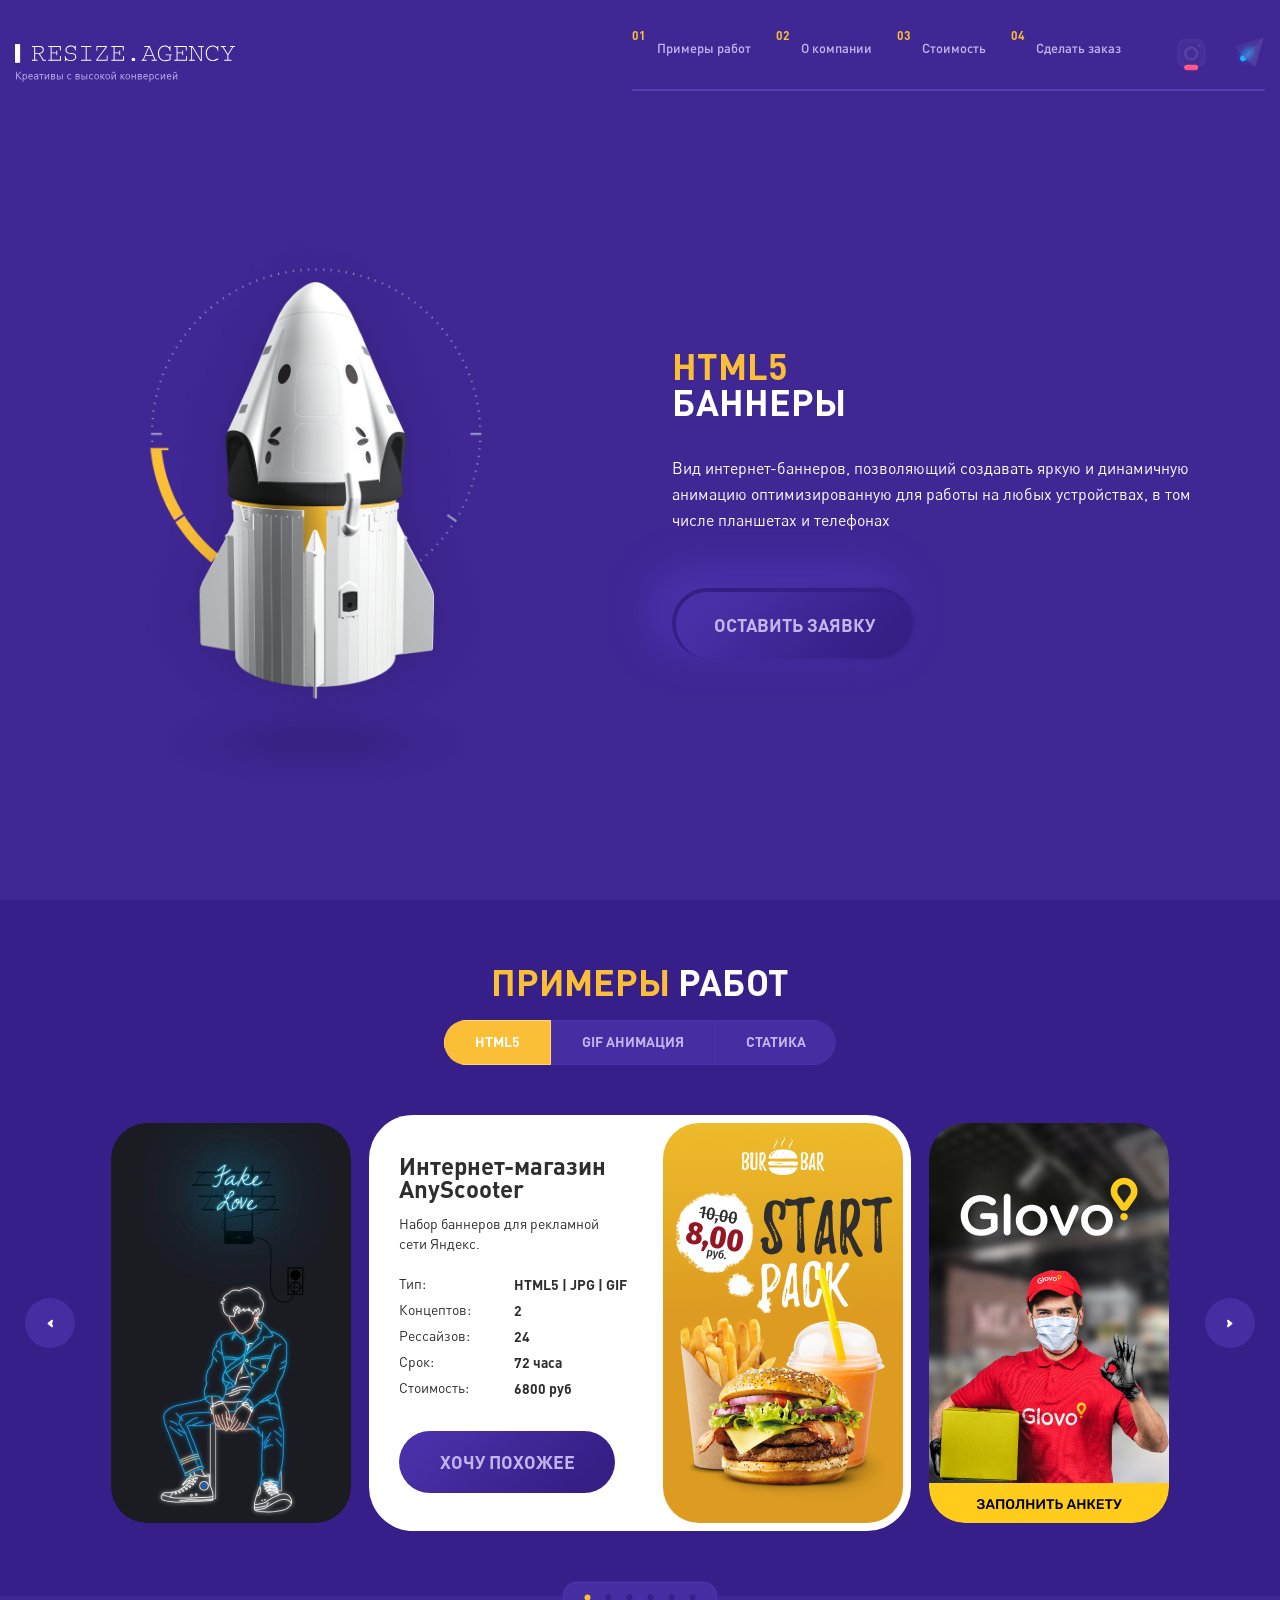
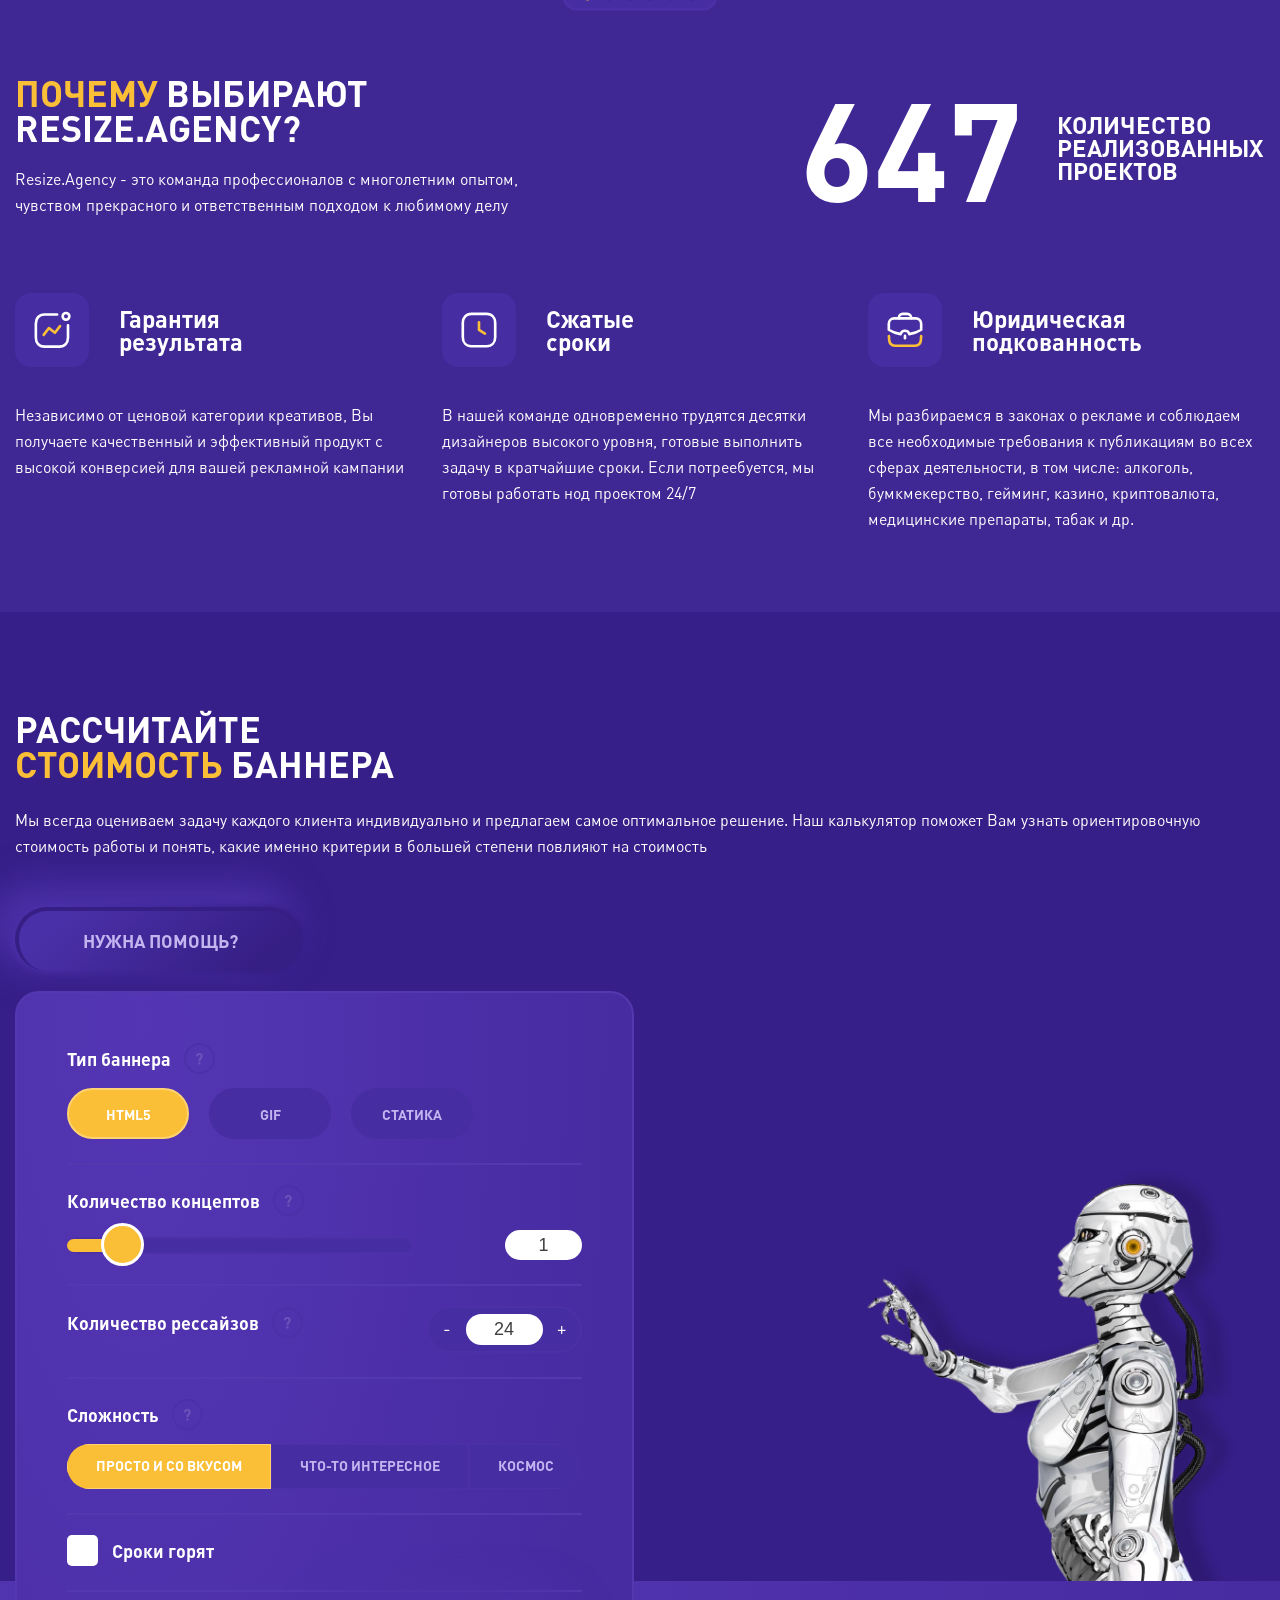
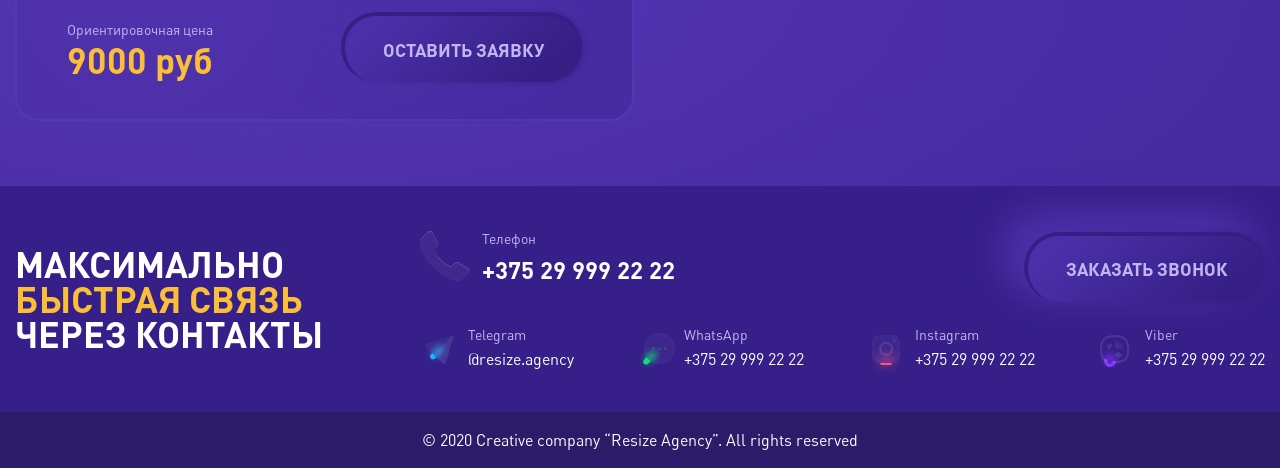
==== commit d7609c90: "added 12" ====
--- a/index.html
+++ b/index.html
@@ -94,7 +94,7 @@
                             <div class="main-content__subtitle">Вид интернет-баннеров, позволяющий создавать яркую и
                                 динамичную анимацию оптимизированную для работы на любых устройствах, в том числе
                                 планшетах и телефонах</div>
-                            <a href="#" class="main-content__btn btn">Оставить заявку</a>
+                            <a href="#" class="main-content__btn btn"><span>Оставить заявку</span></a>
                         </div>
                     </div>
                 </div>
@@ -138,7 +138,7 @@
                                         <div class="page-slider-slider__value"><span>6800</span> руб</div>
                                     </div>
                                 </div>
-                                <a class="page-slider-slider__btn btn-second" href="#">Хочю похожее</a>
+                                <a class="page-slider-slider__btn btn-second" href="#"><span>Хочу похожее</span></a>
                             </div>
                             <div class="page-slider-slider__img page-slider-slider__img-01"></div>
                         </div>
@@ -170,7 +170,7 @@
                                         <div class="page-slider-slider__value"><span>6800</span> руб</div>
                                     </div>
                                 </div>
-                                <a class="page-slider-slider__btn btn-second" href="#">Хочю похожее</a>
+                                <a class="page-slider-slider__btn btn-second" href="#"><span>Хочу похожее</span></a>
                             </div>
                             <div class="page-slider-slider__img page-slider-slider__img-02"></div>
                         </div>
@@ -202,7 +202,7 @@
                                         <div class="page-slider-slider__value"><span>6800</span> руб</div>
                                     </div>
                                 </div>
-                                <a class="page-slider-slider__btn btn-second" href="#">Хочю похожее</a>
+                                <a class="page-slider-slider__btn btn-second" href="#"><span>Хочу похожее</span></a>
                             </div>
                             <div class="page-slider-slider__img page-slider-slider__img-03"></div>
                         </div>
@@ -234,7 +234,7 @@
                                         <div class="page-slider-slider__value"><span>6800</span> руб</div>
                                     </div>
                                 </div>
-                                <a class="page-slider-slider__btn btn-second" href="#">Хочю похожее</a>
+                                <a class="page-slider-slider__btn btn-second" href="#"><span>Хочу похожее</span></a>
                             </div>
                             <div class="page-slider-slider__img page-slider-slider__img-04"></div>
                         </div>
@@ -266,7 +266,7 @@
                                         <div class="page-slider-slider__value"><span>6800</span> руб</div>
                                     </div>
                                 </div>
-                                <a class="page-slider-slider__btn btn-second" href="#">Хочю похожее</a>
+                                <a class="page-slider-slider__btn btn-second" href="#"><span>Хочу похожее</span></a>
                             </div>
                             <div class="page-slider-slider__img page-slider-slider__img-05"></div>
                         </div>
@@ -298,7 +298,7 @@
                                         <div class="page-slider-slider__value"><span>6800</span> руб</div>
                                     </div>
                                 </div>
-                                <a class="page-slider-slider__btn btn-second" href="#">Хочю похожее</a>
+                                <a class="page-slider-slider__btn btn-second" href="#"><span>Хочу похожее</span></a>
                             </div>
                             <div class="page-slider-slider__img page-slider-slider__img-03"></div>
                         </div>
@@ -451,7 +451,9 @@
                                     <div class="page-form-form__desc">Ориентировочная цена</div>
                                     <div class="page-form-form__cost"><span>9000</span> руб</div>
                                 </div>
-                                <button type="submit" class="page-form-form__btn btn">Оставить заявку</button>
+                                <div>
+                                    <button class="page-form-form__btn btn" type="submit"><span>Оставить заявку</span></button>
+                                </div>
                             </div>
                         </form>
                     </div>
@@ -462,7 +464,7 @@
                                 предлагаем самое оптимальное решение. Наш калькулятор поможет Вам узнать ориентировочную
                                 стоимость работы и понять, какие именно критерии в большей степени повлияют на стоимость
                             </div>
-                            <a class="page-form-info__btn btn" href="#">нужна помощь?</a>
+                            <a class="page-form-info__btn btn btn-help" href="#"><span>нужна помощь?</span></a>
                         </div>
                     </div>
                 </div>
@@ -483,7 +485,7 @@
                                     <a class="menu-tell__call" href="#">+375 29 999 22 22</a>
                                 </div>
                             </div>
-                            <a class="page-footer-social__btn btn" href="#">заказать звонок</a>
+                            <a class="page-footer-social__btn btn" href="#"><span>заказать звонок</span></a>
                         </div>
                         <div class="social-media social-media-footer">
                             <div class="social-media__social-item social-media__social-item-01 social-media__social-item--footer">
@@ -537,7 +539,7 @@
                                 <input class="modal-form__input" id="input-tell" type="text">
                             </label>
                             <div class="modal-form__submit">
-                                <button class="modal-form__btn btn" type="submit">Отправить</button>
+                                <button class="modal-form__btn btn-second" type="submit"><span>Отправить</span></button>
                                 <a class="modal-form__brif" href="#">Расширенная форма (бриф)>></a>
                             </div>
                         </form>
@@ -568,7 +570,7 @@
                                 <input class="modal-form__input" id="input-tell" type="text">
                             </label>
                             <div class="modal-form__submit">
-                                <button class="modal-form__btn btn" type="submit">Отправить</button>
+                                <button class="modal-form__btn btn-second" type="submit"><span>Отправить</span></button>
                                 <a class="modal-form__brif" href="#">Расширенная форма (бриф)>></a>
                             </div>
                         </form>
@@ -625,7 +627,7 @@
                                 надписи не меняются. Все перед глазами. К плюсам можно отнести небольшой размер файла.
                             </div>
                         </div>
-                        <a class="modal-question__btn btn" href="#">понял, спасибо</a>
+                        <a class="modal-question__btn btn-second" href="#"><span>понял, спасибо</span></a>
                     </div>
                     <div class="modal-form__close">
                         <span></span>
@@ -643,7 +645,7 @@
                         <div class="modal-question__subtitle">Здесь Вы указываете количество концептов баннера, которые
                             мы проработаем в рамках бюджета. Делается для возможности выбора или же можете использовать
                             их все.</div>
-                        <a class="modal-question__btn btn" href="#">понял, спасибо</a>
+                        <a class="modal-question__btn btn-second" href="#"><span>понял, спасибо</span></a>
                     </div>
                     <div class="modal-form__close">
                         <span></span>
@@ -660,7 +662,7 @@
                         <div class="modal__title">Рессайзы</div>
                         <div class="modal-question__subtitle">Количество необходимых размеров для Вашей рекламной
                             кампании. Зависит от выбранных площадок для размещения.</div>
-                        <a class="modal-question__btn btn" href="#">понял, спасибо</a>
+                            <a class="modal-question__btn btn-second" href="#"><span>понял, спасибо</span></a>
                     </div>
                     <div class="modal-form__close">
                         <span></span>
@@ -690,7 +692,7 @@
                             <div class="modal-question__desc">Готовы выполнить нечто невероятное с WoW эффектом. Такой
                                 баннер не оставит равнодушным даже самого незаинтересованного клиента.</div>
                         </div>
-                        <a class="modal-question__btn btn" href="#">понял, спасибо</a>
+                        <a class="modal-question__btn btn-second" href="#"><span>понял, спасибо</span></a>
                     </div>
                     <div class="modal-form__close">
                         <span></span>
@@ -762,7 +764,7 @@
                                 </div>
                             </div>
                             <div class="modal-brif__send">
-                                <button class="modal-brif__btn btn" type="submit">отправить</button>
+                                <button class="modal-brif__btn btn-second" type="submit">отправить</button>
                                 <span>* Указаны пункты, обязательные к заполнению</span>
                             </div>
                         </form>
--- a/css/style.css
+++ b/css/style.css
@@ -75,70 +75,168 @@
 }
 
 .btn {
-  width: 220px;
+  font-size: 18px;
+  cursor: pointer;
+  position: relative;
+  z-index: 3;
+  display: inline-block;
+}
+
+.btn::before {
+  content: '';
+  position: absolute;
+  display: block;
+  top: 50%;
+  left: 50%;
+  transform: translate(-50%, -50%);
+  width: 100%;
+  height: 100%;
+  z-index: -1;
+  filter: blur(4px);
+  border-radius: 35px;
+  box-shadow: -16px -13px 35px 10px #4A30A8;
+  background: linear-gradient(318.21deg, #351E84 14.05%, #4A30A8 85.29%);
+}
+
+.btn:hover span::after {
+  color: #FABE37;
+  border: 4px solid #FFD370;
+  transition: 0.2s ease;
+}
+
+.btn:hover span {
+  color: #FABE37;
+  transition: 0.2s ease;
+}
+
+.btn span {
+  width: 237px;
   height: 66px;
-  display: block;
-  font-size: 18px;
   text-transform: uppercase;
+  background: linear-gradient(318.21deg, #351E84 14.05%, #4A30A8 85.29%);
   color: #C3B6F0;
   font-weight: 700;
   text-align: center;
-  line-height: 65px;
-  cursor: pointer;
-  position: relative;
-  border: 4px solid transparent;
+  display: flex;
+  justify-content: center;
+  align-items: center;
   border-radius: 35px;
-  z-index: 1;
-  transition: 0.2s ease;
-  box-shadow: -2px -5px 2px #351E84;
-}
-
-.btn::before {
+  border-left: 4px solid #351e84;
+  border-top: 4px solid #351e84;
+  position: relative;
+}
+
+.btn span::after {
   content: '';
-  display: block;
   position: absolute;
-  background: linear-gradient(318.21deg, #351E84 14.05%, #4A30A8 85.29%);
+  top: 50%;
+  left: 50%;
+  transform: translate(-50%, -50%);
   width: 100%;
   height: 100%;
-  filter: blur(2px);
+  display: block;
+  border: 4px solid transparent;
+  border-radius: 40px;
+}
+
+.btn-help {
+  cursor: pointer;
+  position: relative;
+  display: inline-block;
+  z-index: 3;
+}
+
+.btn-help::after {
+  content: '';
+  position: absolute;
+  display: block;
+  top: 50%;
+  left: 50%;
+  transform: translate(-50%, -50%);
+  width: 100%;
+  height: 100%;
   z-index: -1;
+  filter: blur(4px);
   border-radius: 35px;
-  top: 0;
-  left: 0;
-}
-
-.btn:hover {
-  color: #FABE37;
-  border-color: #FFD370;
-  transition: 0.2s ease;
-  box-shadow: none;
-}
-
-.btn-second {
-  width: 220px;
-  height: 66px;
-  display: block;
-  font-size: 18px;
+  box-shadow: -16px -13px -8px 10px #4A30A8;
+  background: linear-gradient(318.21deg, #351E84 14.05%, #4A30A8 85.29%);
+}
+
+.btn-help span {
+  width: 282px;
+  height: 60px;
   text-transform: uppercase;
-  background: #351E84;
+  background: linear-gradient(318.21deg, #351E84 14.05%, #4A30A8 85.29%);
   color: #C3B6F0;
   font-weight: 700;
   text-align: center;
-  line-height: 67px;
+  display: flex;
+  justify-content: center;
+  align-items: center;
+  border-radius: 35px;
+  border-left: 4px solid #351e84;
+  border-top: 4px solid #351e84;
+}
+
+.btn-help span::after {
+  content: '';
+  position: absolute;
+  top: 50%;
+  left: 50%;
+  transform: translate(-50%, -50%);
+  width: 100%;
+  height: 100%;
+  display: block;
+  border: 4px solid transparent;
+  border-radius: 40px;
+}
+
+.btn-second {
+  width: 216px;
+  height: 62px;
+  display: flex;
+  justify-content: center;
+  align-items: center;
+  background: linear-gradient(318.21deg, #351E84 14.05%, #4A30A8 85.29%);
   cursor: pointer;
-  border: 4px solid transparent;
   border-radius: 35px;
   transition: 0.2s ease;
+  position: relative;
+}
+
+.btn-second::before {
+  content: '';
+  position: absolute;
+  top: 50%;
+  left: 50%;
+  transform: translate(-50%, -50%);
+  width: 100%;
+  height: 100%;
+  border: 4px solid transparent;
+  border-radius: 36px;
+  display: block;
+}
+
+.btn-second span {
+  font-size: 18px;
+  font-weight: 700;
+  text-transform: uppercase;
+  text-align: center;
+  color: #C3B6F0;
+}
+
+.btn-second:hover::before {
+  border-color: #FFD370;
+  transition: 0.2s ease;
 }
 
 .btn-second:hover {
   color: #FABE37;
-  border-color: #FFD370;
+}
+
+.btn-second:hover span {
+  color: #FABE37;
   transition: 0.2s ease;
-}
-
-.btn span {
-  display: block;
 }
 
 .tabs {
@@ -729,12 +827,6 @@
   padding-top: 10px;
 }
 
-.header-fixed__btn {
-  box-shadow: none;
-  border: 1px solid transparent;
-  box-shadow: -9px -4px 12px 5px #3F2794;
-}
-
 .main-content {
   padding-top: 105px;
 }
@@ -1387,12 +1479,18 @@
 }
 
 .page-form-form__btn {
-  display: block;
-  background: none;
-  border: 4px solid transparent;
-  line-height: 15px;
   outline: none;
   cursor: pointer;
+  font-family: 'DIN', 'sans-serif';
+  padding: 0;
+  margin: 0;
+  border-radius: 30px;
+  border: none;
+  background: transparent;
+}
+
+.page-form-form__btn:hover {
+  color: #FABE37;
 }
 
 .page-form-info__title {
@@ -1414,10 +1512,6 @@
   font-size: 16px;
   line-height: 26px;
   margin-bottom: 48px;
-}
-
-.page-form-info__btn {
-  width: 288px;
 }
 
 @media (max-width: 1450px) {
@@ -1730,10 +1824,6 @@
   font-size: 14px;
   line-height: 26px;
   color: #2E2E2E;
-}
-
-.page-slider-slider__btn {
-  box-shadow: none;
 }
 
 .page-slider-slider__value {
@@ -2023,8 +2113,19 @@
 }
 
 .modal-brif__btn {
-  box-shadow: none;
+  outline: none;
+  cursor: pointer;
+  font-family: 'DIN', 'sans-serif';
+  padding: 0;
+  margin: 0;
+  border-radius: 30px;
+  font-size: 18px;
+  font-weight: 700;
+  text-transform: uppercase;
+  text-align: center;
+  color: #C3B6F0;
   border: none;
+  background: linear-gradient(318.21deg, #351E84 14.05%, #4A30A8 85.29%);
 }
 
 .modal-brif__checkbox {
@@ -2143,8 +2244,14 @@
 }
 
 .modal-form__btn {
-  box-shadow: none;
+  outline: none;
+  cursor: pointer;
+  font-family: 'DIN', 'sans-serif';
+  padding: 0;
+  margin: 0;
+  border-radius: 30px;
   border: none;
+  background: linear-gradient(318.21deg, #351E84 14.05%, #4A30A8 85.29%);
   margin: 18px 0;
 }
 
@@ -2245,11 +2352,6 @@
   color: #2E2E2E;
 }
 
-.modal-question__btn {
-  box-shadow: none;
-  border: none;
-}
-
 .hide {
   opacity: 0;
   visibility: hidden;
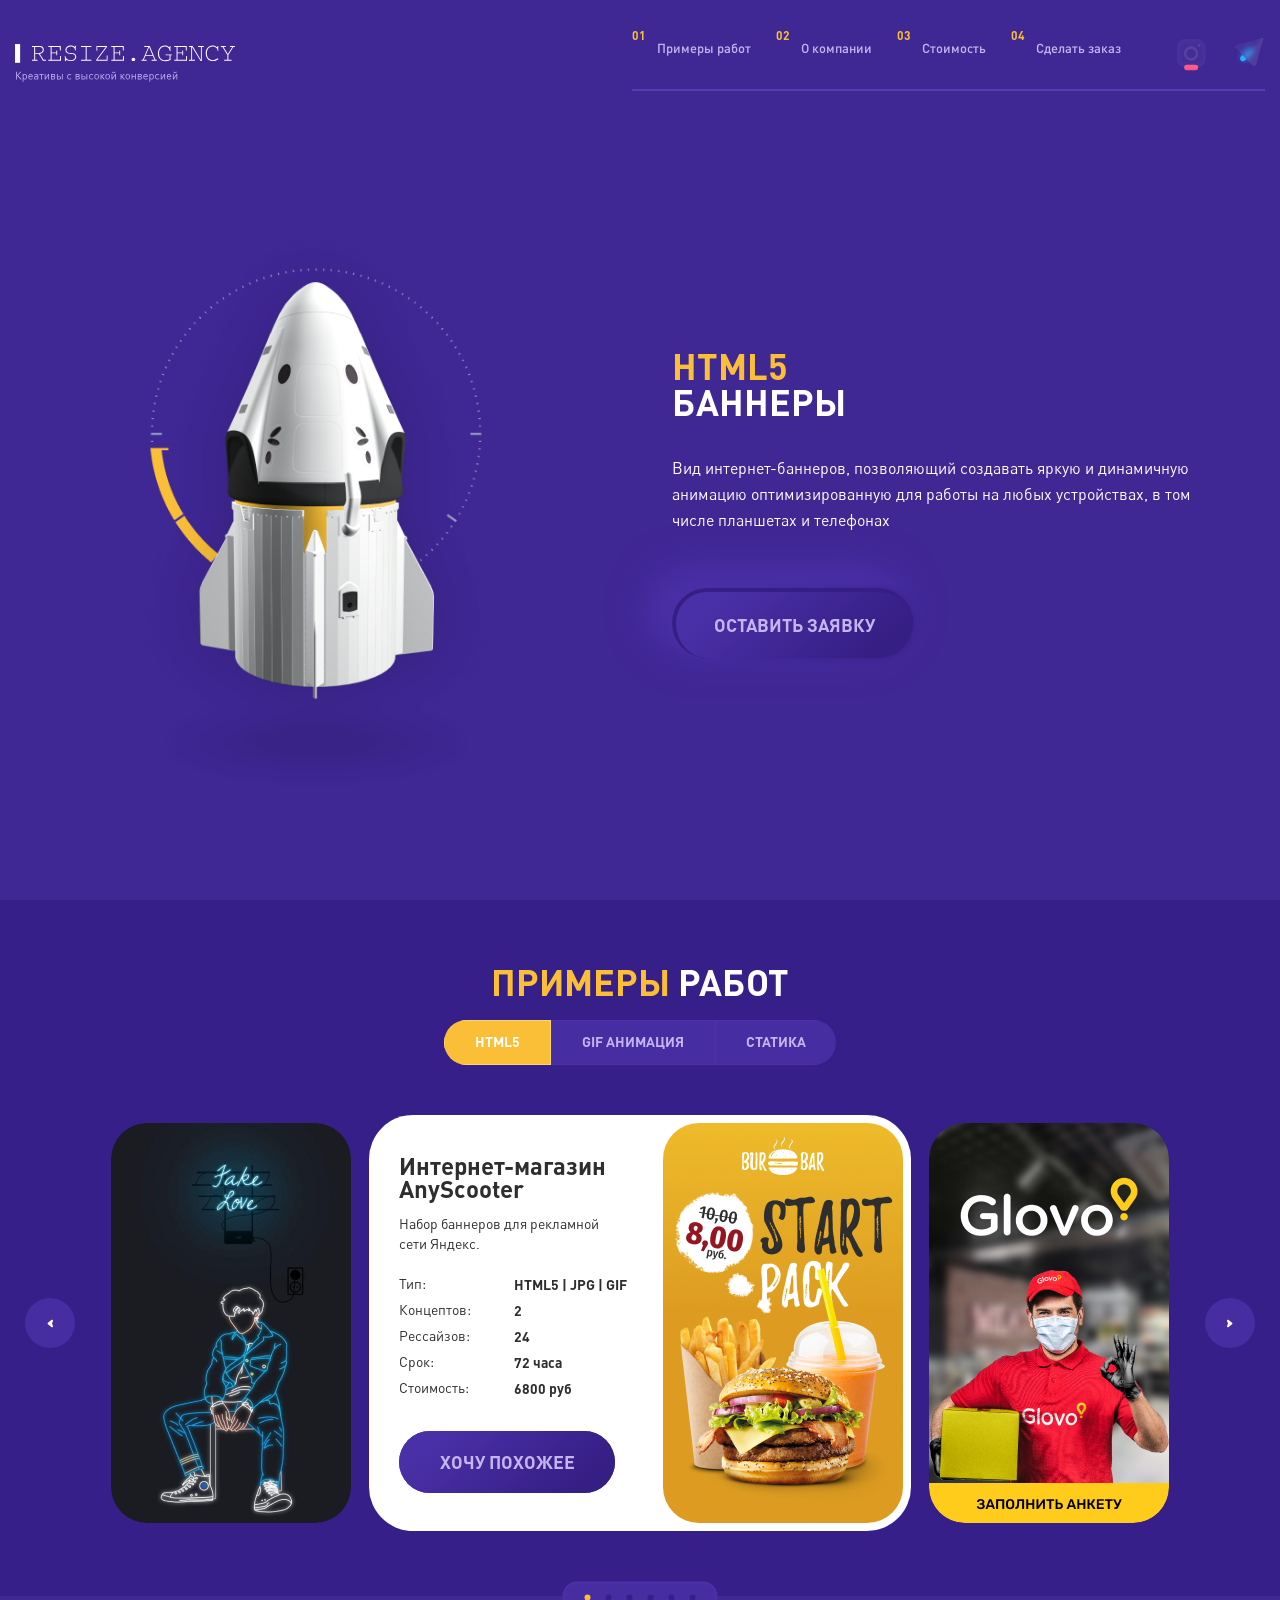
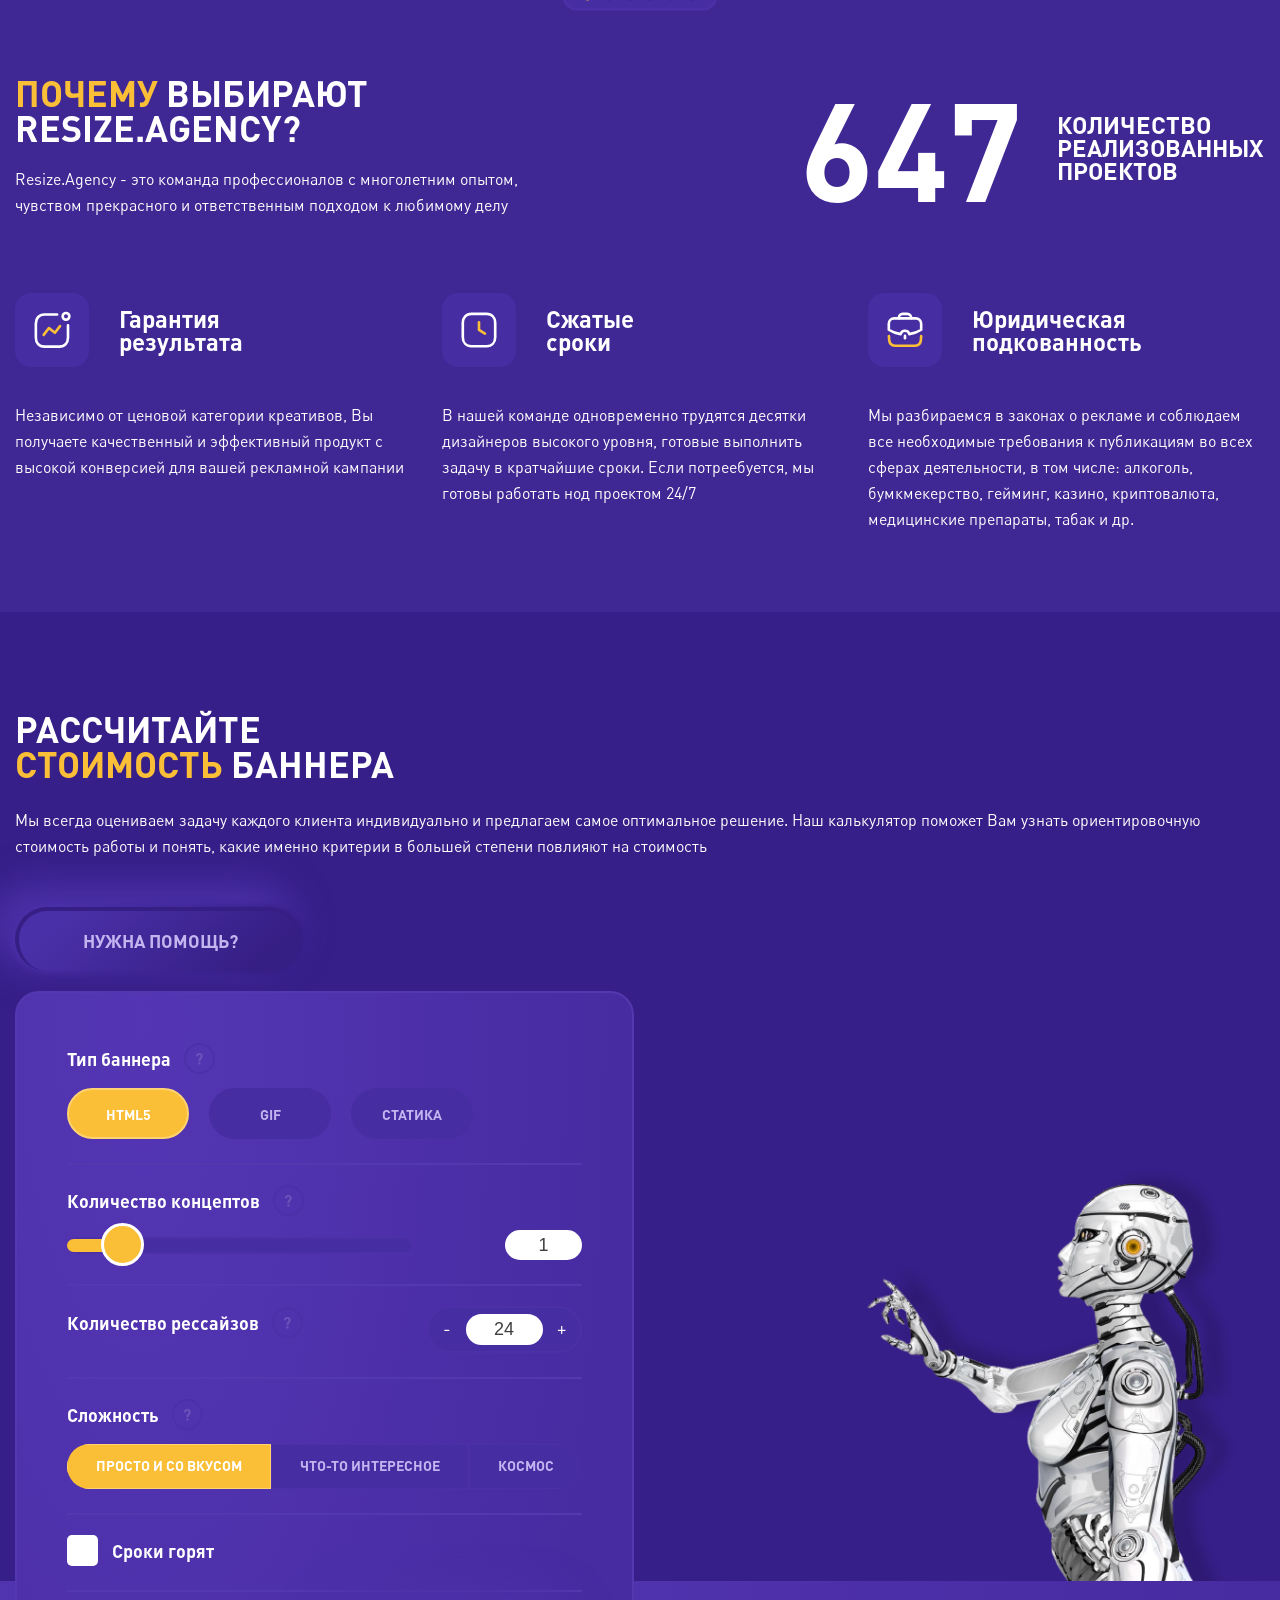
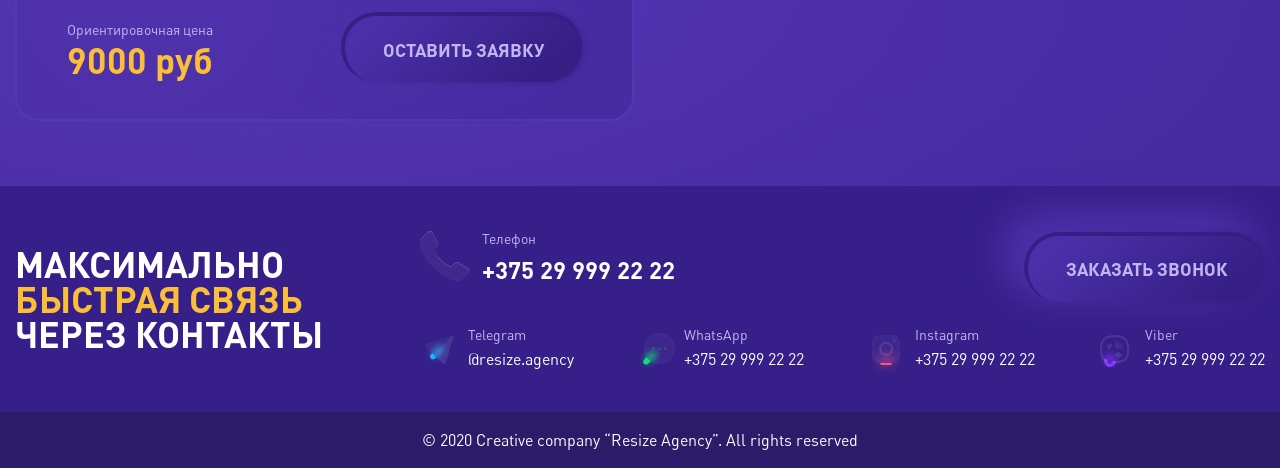
==== commit c56bf36f: "add13" ====
--- a/index.html
+++ b/index.html
@@ -305,7 +305,9 @@
                     </div>
                 </div>
             </div>
-                <a class="page-slider-slider__mobileBtn btn" href="#">Хочю похожее</a>
+            <div class="page-slider-slider__mobile">
+                <a class="page-slider-slider__mobileBtn btn" href="#"><span>Хочю похожее</span></a>
+            </div>
         </div>
         <div class="page-choose">
             <div class="container">
--- a/css/style.css
+++ b/css/style.css
@@ -109,6 +109,15 @@
   transition: 0.2s ease;
 }
 
+.btn:active span {
+  background: #351E84;
+  color: #291961;
+}
+
+.btn:active span::after {
+  border-color: transparent;
+}
+
 .btn span {
   width: 237px;
   height: 66px;
@@ -202,6 +211,7 @@
   border-radius: 35px;
   transition: 0.2s ease;
   position: relative;
+  outline: none;
 }
 
 .btn-second::before {
@@ -217,26 +227,42 @@
   display: block;
 }
 
+.btn-second:hover::before {
+  border-color: #FFD370;
+  transition: 0.2s ease;
+}
+
+.btn-second:hover {
+  color: #FABE37;
+}
+
+.btn-second:hover span {
+  color: #FABE37;
+  transition: 0.2s ease;
+}
+
+.btn-second:active::before {
+  border-color: transparent;
+}
+
+.btn-second:active span {
+  color: #291961;
+  background: #351E84;
+}
+
 .btn-second span {
   font-size: 18px;
   font-weight: 700;
   text-transform: uppercase;
   text-align: center;
   color: #C3B6F0;
-}
-
-.btn-second:hover::before {
-  border-color: #FFD370;
-  transition: 0.2s ease;
-}
-
-.btn-second:hover {
-  color: #FABE37;
-}
-
-.btn-second:hover span {
-  color: #FABE37;
-  transition: 0.2s ease;
+  background: linear-gradient(318.21deg, #351E84 14.05%, #4A30A8 85.29%);
+  display: flex;
+  justify-content: center;
+  align-items: center;
+  width: 100%;
+  height: 100%;
+  border-radius: 35px;
 }
 
 .tabs {
@@ -1277,6 +1303,12 @@
   color: #fff;
 }
 
+.page-form-form__checkbox.active:hover {
+  background: #FABE37;
+  border: 2px solid #FFD370;
+  color: #fff;
+}
+
 .page-form-form__checkbox:last-child {
   margin: 0;
 }
@@ -1854,8 +1886,12 @@
     visibility: hidden;
   }
   .page-slider-slider__mobileBtn {
-    display: block;
-    margin: 20px auto 20px;
+    display: inline-block;
+  }
+  .page-slider-slider__mobile {
+    display: flex;
+    justify-content: center;
+    margin: 20px 0;
   }
   .page-slider-slider .slick-dots {
     bottom: -170px;
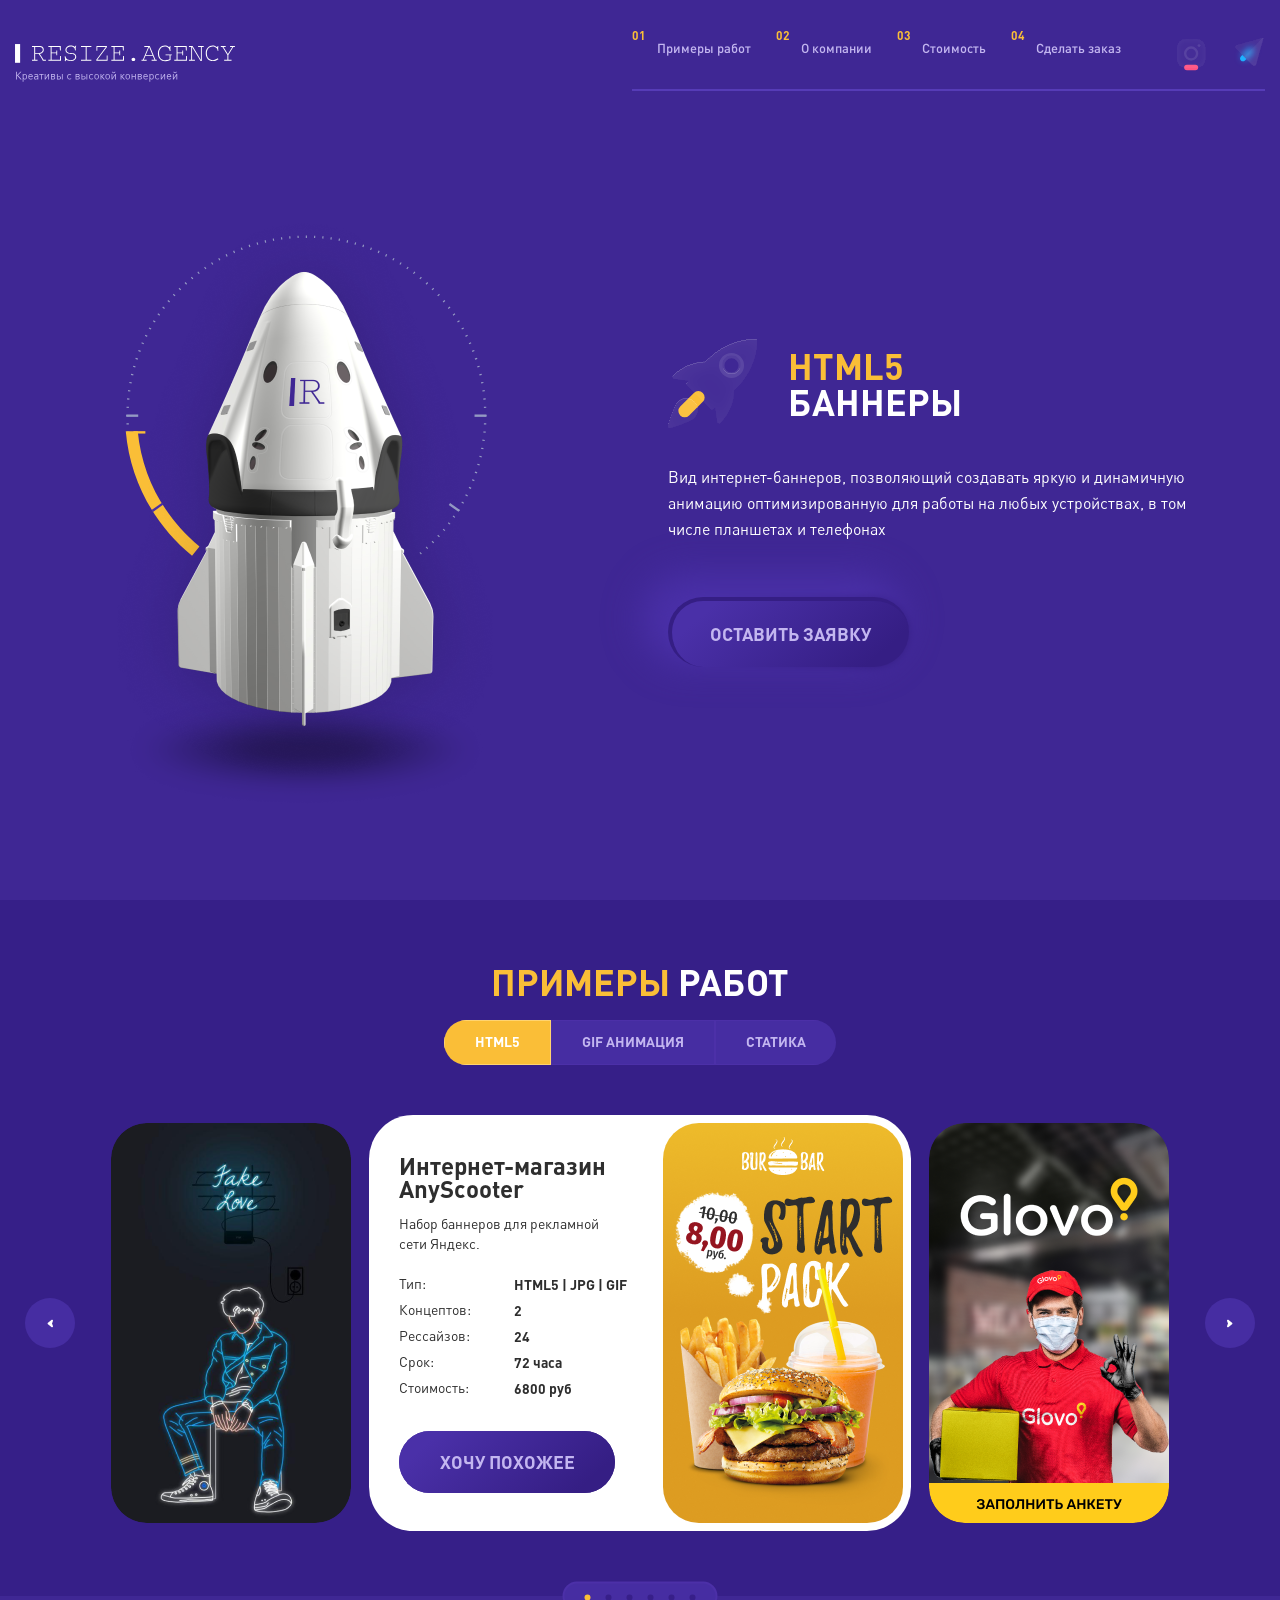
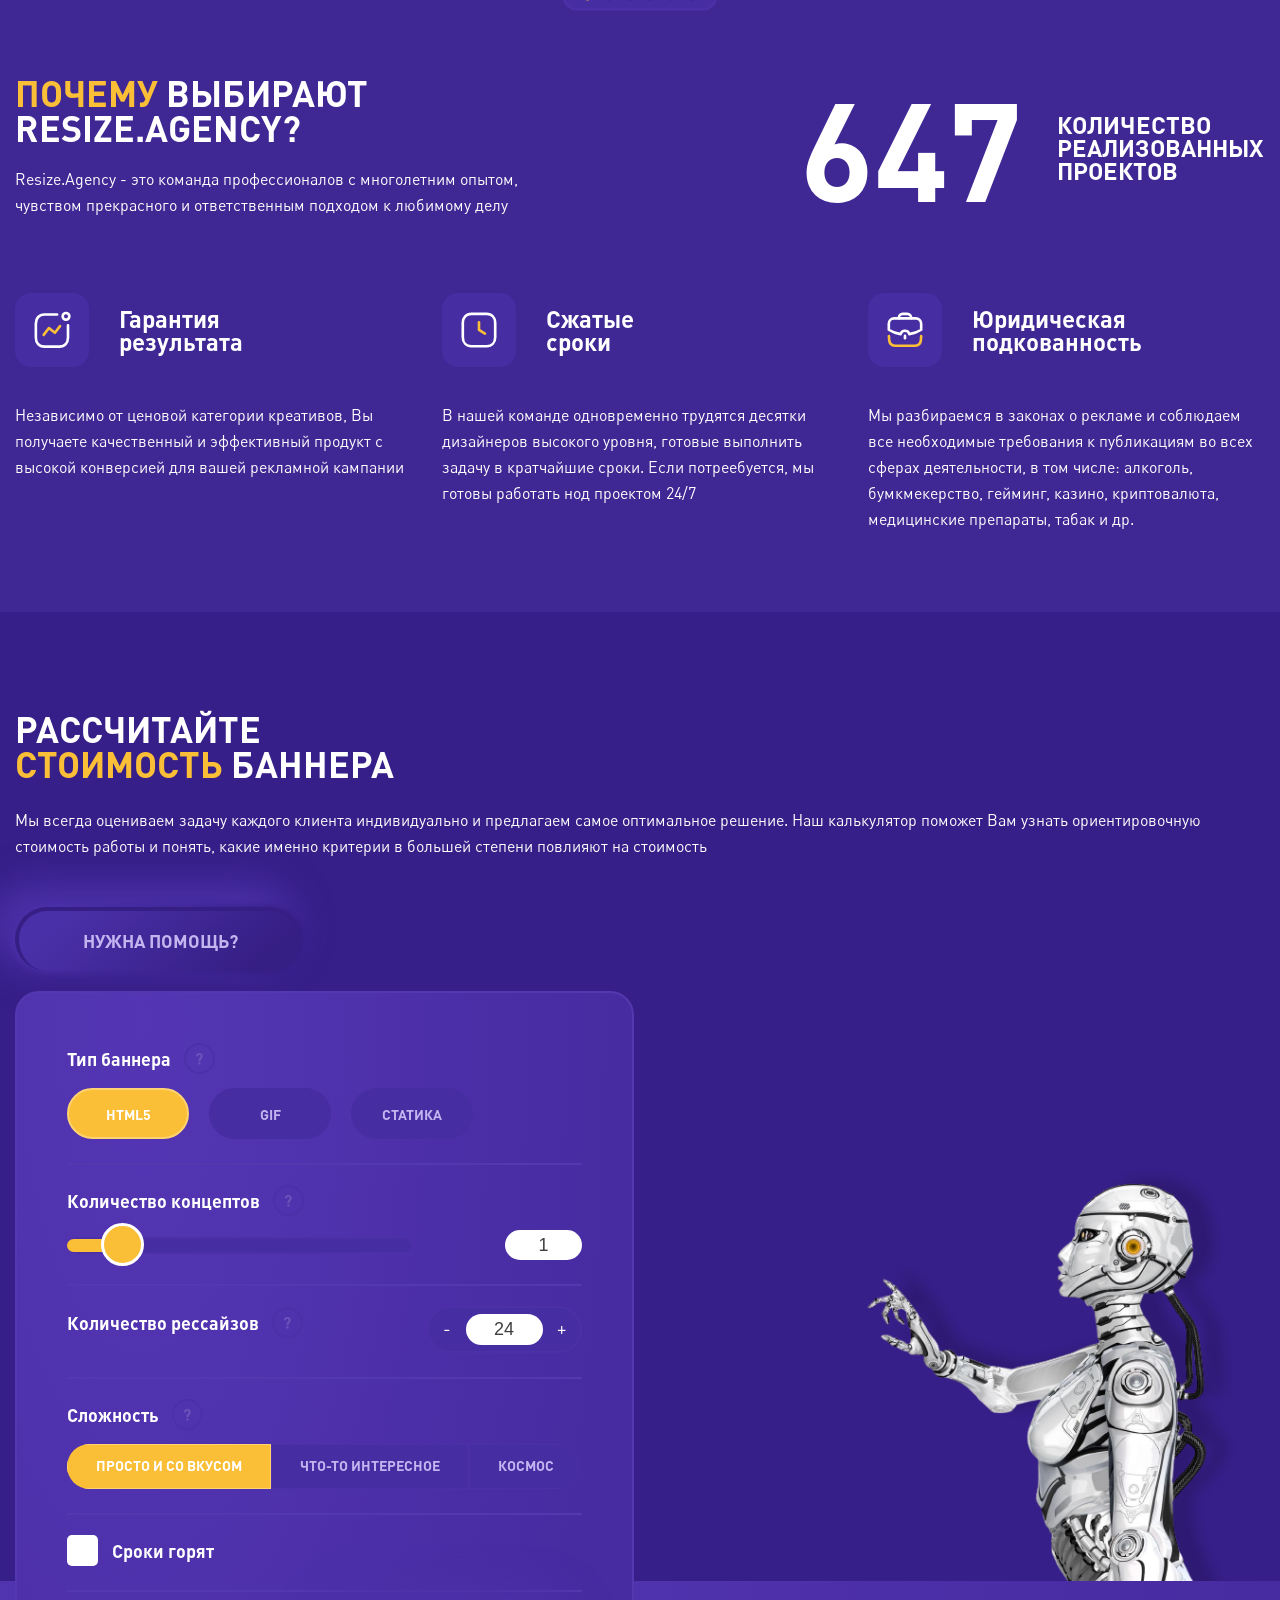
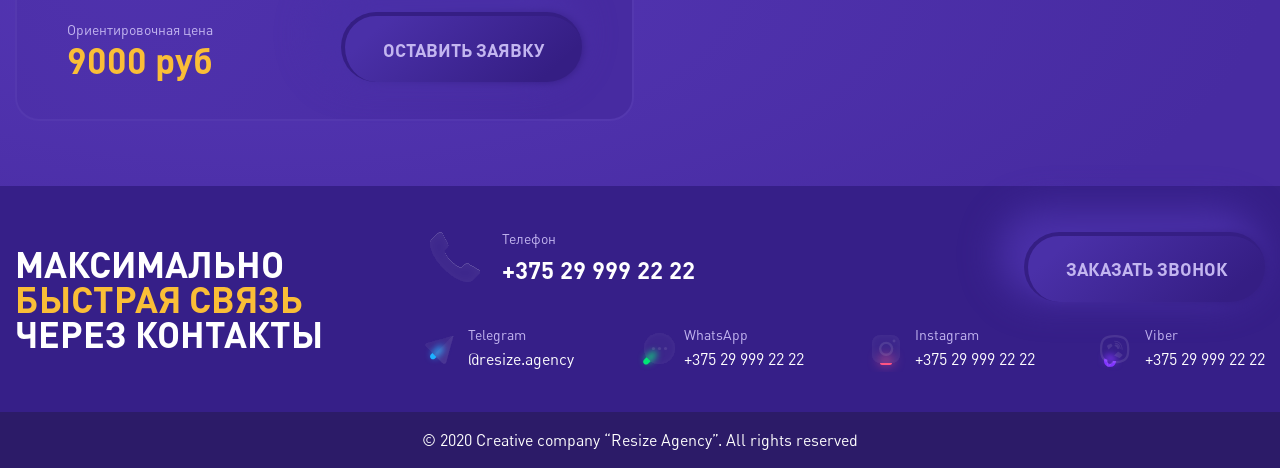
==== commit 73103fbd: "added15" ====
--- a/index.html
+++ b/index.html
@@ -86,15 +86,28 @@
             <div class="main-content">
                 <div class="container">
                     <div class="main-content__inner">
-                        <div class="main-content__img">
-                            <img src="images/Rocket.png" alt="">
+                        <div class="main-content__images">
+                            <div class="main-content__img main-content__img-rocket _anim-items _anim-hide">
+                                <img src="images/rocket-images/SpaceX.png" alt="">
+                            </div>
+                            <div class="main-content__img main-content__img-circle _anim-items _anim-hide">
+                                <img src="images/rocket-images/circle.svg" alt="">
+                            </div>
+                            <div class="main-content__img main-content__img-shadow _anim-items _anim-hide">
+                                <img src="images/rocket-images/Shadow.png" alt="">
+                            </div>
                         </div>
                         <div class="main-content__texts">
-                            <div class="main-content__title"><span>Html5</span> баннеры</div>
-                            <div class="main-content__subtitle">Вид интернет-баннеров, позволяющий создавать яркую и
+                            <div class="main-content__imgTxt">
+                                <div class="main-content__mini _anim-items _anim-hide">
+                                    <img src="images/mini-rocket.svg" alt="mini-rocket">
+                                </div>
+                                <div class="main-content__title _anim-items _anim-hide"><span>Html5</span> баннеры</div>
+                            </div>
+                            <div class="main-content__subtitle _anim-items _anim-hide">Вид интернет-баннеров, позволяющий создавать яркую и
                                 динамичную анимацию оптимизированную для работы на любых устройствах, в том числе
                                 планшетах и телефонах</div>
-                            <a href="#" class="main-content__btn btn"><span>Оставить заявку</span></a>
+                            <a href="#" class="main-content__btn btn _anim-items _anim-hide"><span>Оставить заявку</span></a>
                         </div>
                     </div>
                 </div>
@@ -533,12 +546,12 @@
                     <div class="modal__wrap">
                         <div class="modal__title">Заявка на консультацию <span>Укажите контактные данные для обратной
                                 связи</span></div>
-                        <form class="modal-form" action="#">
+                        <form class="modal-form modal-form-consultation" action="#">
                             <label class="modal-form__label" for="input-name">Ваше имя
-                                <input class="modal-form__input" id="input-name" type="text">
+                                <input class="modal-form__input _valid" id="input-name" type="text">
                             </label>
                             <label class="modal-form__label" for="input-tell">Номер телефона
-                                <input class="modal-form__input" id="input-tell" type="text">
+                                <input class="modal-form__input _valid number" id="input-tell" type="text">
                             </label>
                             <div class="modal-form__submit">
                                 <button class="modal-form__btn btn-second" type="submit"><span>Отправить</span></button>
@@ -564,12 +577,12 @@
                     <div class="modal__wrap">
                         <div class="modal__title">Заявка на разработку <span>Укажите контактные данные для обратной
                                 связи</span></div>
-                        <form class="modal-form" action="#">
+                        <form class="modal-form modal-form-development" action="#">
                             <label class="modal-form__label" for="input-name">Ваше имя
-                                <input class="modal-form__input" id="input-name" type="text">
+                                <input class="modal-form__input _valid" id="input-name" type="text">
                             </label>
                             <label class="modal-form__label" for="input-tell">Номер телефона
-                                <input class="modal-form__input" id="input-tell" type="text">
+                                <input class="modal-form__input _valid number" id="input-tell" type="text">
                             </label>
                             <div class="modal-form__submit">
                                 <button class="modal-form__btn btn-second" type="submit"><span>Отправить</span></button>
@@ -714,7 +727,7 @@
                             <div class="modal-brif__personal">
                                 <div class="modal-brif__column">
                                     <label class="modal-brif__label">Ваше имя*
-                                        <input class="modal-brif__input" type="text">
+                                        <input class="modal-brif__input _valid" type="text">
                                     </label>
                                     <label class="modal-brif__label">Название компании
                                         <input class="modal-brif__input" type="text">
@@ -722,7 +735,7 @@
                                 </div>
                                 <div class="modal-brif__column">
                                     <label class="modal-brif__label">Номер телефона*
-                                        <input class="modal-brif__input" type="text">
+                                        <input class="modal-brif__input _valid number" type="text">
                                     </label>
                                     <label class="modal-brif__label">URL сайта
                                         <input class="modal-brif__input" type="text">
--- a/css/style.css
+++ b/css/style.css
@@ -444,6 +444,9 @@
 
 .menu-tell__phone {
   margin-right: 12px;
+  width: 70px;
+  display: flex;
+  justify-content: center;
 }
 
 .menu-tell__name {
@@ -555,6 +558,19 @@
   .footer {
     font-size: 12px;
     line-height: 14px;
+  }
+}
+
+._err {
+  box-shadow: 0 0 15px red;
+}
+
+@keyframes transformY {
+  0% {
+    transform: translateY(20px);
+  }
+  100% {
+    transform: translateY(0px);
   }
 }
 
@@ -860,32 +876,84 @@
 .main-content__inner {
   display: flex;
   align-items: center;
+  margin: 0 -75px;
   justify-content: center;
 }
 
-.main-content__img {
-  flex: 0 1 36.3%;
-  overflow: hidden;
-  position: relative;
-  padding: 0 0 47.2% 0;
-  box-sizing: border-box;
-  margin-right: 65px;
-}
-
-.main-content__img img {
-  display: block;
-  width: 100%;
-  height: 100%;
+.main-content__img-rocket {
+  position: relative;
+  z-index: 3;
+  transition: all 1.5s ease;
+  animation: transformY 2s ease infinite alternate;
+  opacity: 0;
+  top: 300px;
+}
+
+.main-content__img-rocket._active {
+  top: 0;
+  opacity: 1;
+}
+
+.main-content__img-circle {
   position: absolute;
-  top: 50%;
+  top: 36%;
   left: 50%;
   transform: translate(-50%, -50%);
-  object-fit: cover;
+  z-index: 1;
+  transition: opacity 0.5s ease 1s;
+  opacity: 0;
+}
+
+.main-content__img-circle._active {
+  opacity: 1;
+}
+
+.main-content__img-shadow {
+  position: absolute;
+  bottom: 0;
+  left: 50%;
+  transform: translate(-50%, 0);
+  opacity: 0;
+  transition: opacity 0.5s ease 1s;
+}
+
+.main-content__img-shadow._active {
+  opacity: 1;
+}
+
+.main-content__images {
+  padding: 0 75px;
+  position: relative;
+}
+
+.main-content__mini {
+  transform: translateY(120%);
+  opacity: 0;
+  transition: all 0.5s ease 1.3s;
+  width: 90px;
+  height: 90px;
+  flex: 0 0 90px;
+  margin-right: 30px;
+}
+
+.main-content__mini img {
+  max-width: 100%;
+}
+
+.main-content__mini._active {
+  transform: translateY(0);
+  opacity: 1;
+}
+
+.main-content__imgTxt {
+  display: flex;
+  align-items: center;
+  margin-bottom: 35px;
 }
 
 .main-content__texts {
   flex: 0 1 520px;
-  margin-left: 65px;
+  padding: 0 75px;
 }
 
 .main-content__title {
@@ -894,7 +962,14 @@
   font-size: 36px;
   max-width: 170px;
   text-transform: uppercase;
-  margin-bottom: 35px;
+  transform: translateY(130%);
+  opacity: 0;
+  transition: 0.5s ease 2.3s;
+}
+
+.main-content__title._active {
+  opacity: 1;
+  transform: translateY(0);
 }
 
 .main-content__title span {
@@ -906,6 +981,25 @@
   line-height: 26px;
   color: #fff;
   margin-bottom: 55px;
+  transform: translateY(130%);
+  transition: 0.5s ease 3.3s;
+  opacity: 0;
+}
+
+.main-content__subtitle._active {
+  transform: translateY(0);
+  opacity: 1;
+}
+
+.main-content__btn {
+  transform: translateY(120%);
+  opacity: 0;
+  transition: 0.5s ease 4.3s;
+}
+
+.main-content__btn._active {
+  transform: translateY(0);
+  opacity: 1;
 }
 
 @media (max-width: 1280px) {
@@ -924,13 +1018,38 @@
 }
 
 @media (max-width: 1024px) {
-  .main-content__texts {
-    flex: 0 1 450px;
-    margin-left: 32px;
-  }
-  .main-content__img {
-    margin-right: 32px;
-    flex: 0 1 38.4%;
+  .main-content__img-circle {
+    width: 276px;
+    overflow: hidden;
+    padding: 0 0 85% 0;
+  }
+  .main-content__img-circle img {
+    position: absolute;
+    top: 50%;
+    left: 50%;
+    transform: translate(-50%, -50%);
+    width: 100%;
+    height: 100%;
+    object-fit: cover;
+    display: block;
+  }
+  .main-content__img-rocket {
+    width: 220px;
+    overflow: hidden;
+    padding: 0 0 168% 0;
+  }
+  .main-content__img-rocket img {
+    width: 100%;
+    height: 100%;
+    display: block;
+    position: absolute;
+    top: 50%;
+    left: 50%;
+    transform: translate(-50%, -50%);
+    object-fit: cover;
+  }
+  .main-content__img-shadow {
+    bottom: -13%;
   }
 }
 
@@ -984,13 +1103,14 @@
 }
 
 @media (max-width: 768px) {
-  .main-content__img {
-    flex: 0 1 60.2%;
-    padding: 0 0 57% 0;
-    margin-right: 10px;
+  .main-content__inner {
+    margin: 0 -40px;
+  }
+  .main-content__images {
+    padding: 0 40px;
   }
   .main-content__texts {
-    margin-left: 10px;
+    padding: 0 40px;
   }
 }
 
@@ -1027,15 +1147,6 @@
   .main-content__inner {
     flex-wrap: wrap;
   }
-  .main-content__img {
-    flex: 0 1 60%;
-    margin: 0;
-    padding: 0 0 75% 0;
-  }
-  .main-content__texts {
-    flex: 1 1 auto;
-    margin: 15px 0 0 0;
-  }
   .fullscreen-block {
     min-height: auto;
   }
@@ -1044,6 +1155,9 @@
   }
   .header-fixed__menu {
     display: inline-block;
+  }
+  .main-content__images {
+    margin-bottom: 50px;
   }
 }
 
@@ -1797,6 +1911,7 @@
   flex: 0 0 240px;
   height: 400px;
   border-radius: 36px;
+  cursor: pointer;
   overflow: hidden;
 }
 
@@ -1990,10 +2105,9 @@
   overflow-x: hidden;
   z-index: 52;
   background: rgba(43, 39, 56, 0.7);
-  backdrop-filter: blur(6px);
   opacity: 1;
   visibility: visible;
-  transition: 0.2s ease;
+  transition: opacity 0.2s ease;
 }
 
 .modal {
@@ -2164,6 +2278,11 @@
   background: linear-gradient(318.21deg, #351E84 14.05%, #4A30A8 85.29%);
 }
 
+.modal-brif__btn:active {
+  color: #291961;
+  background: #351E84;
+}
+
 .modal-brif__checkbox {
   display: none;
 }
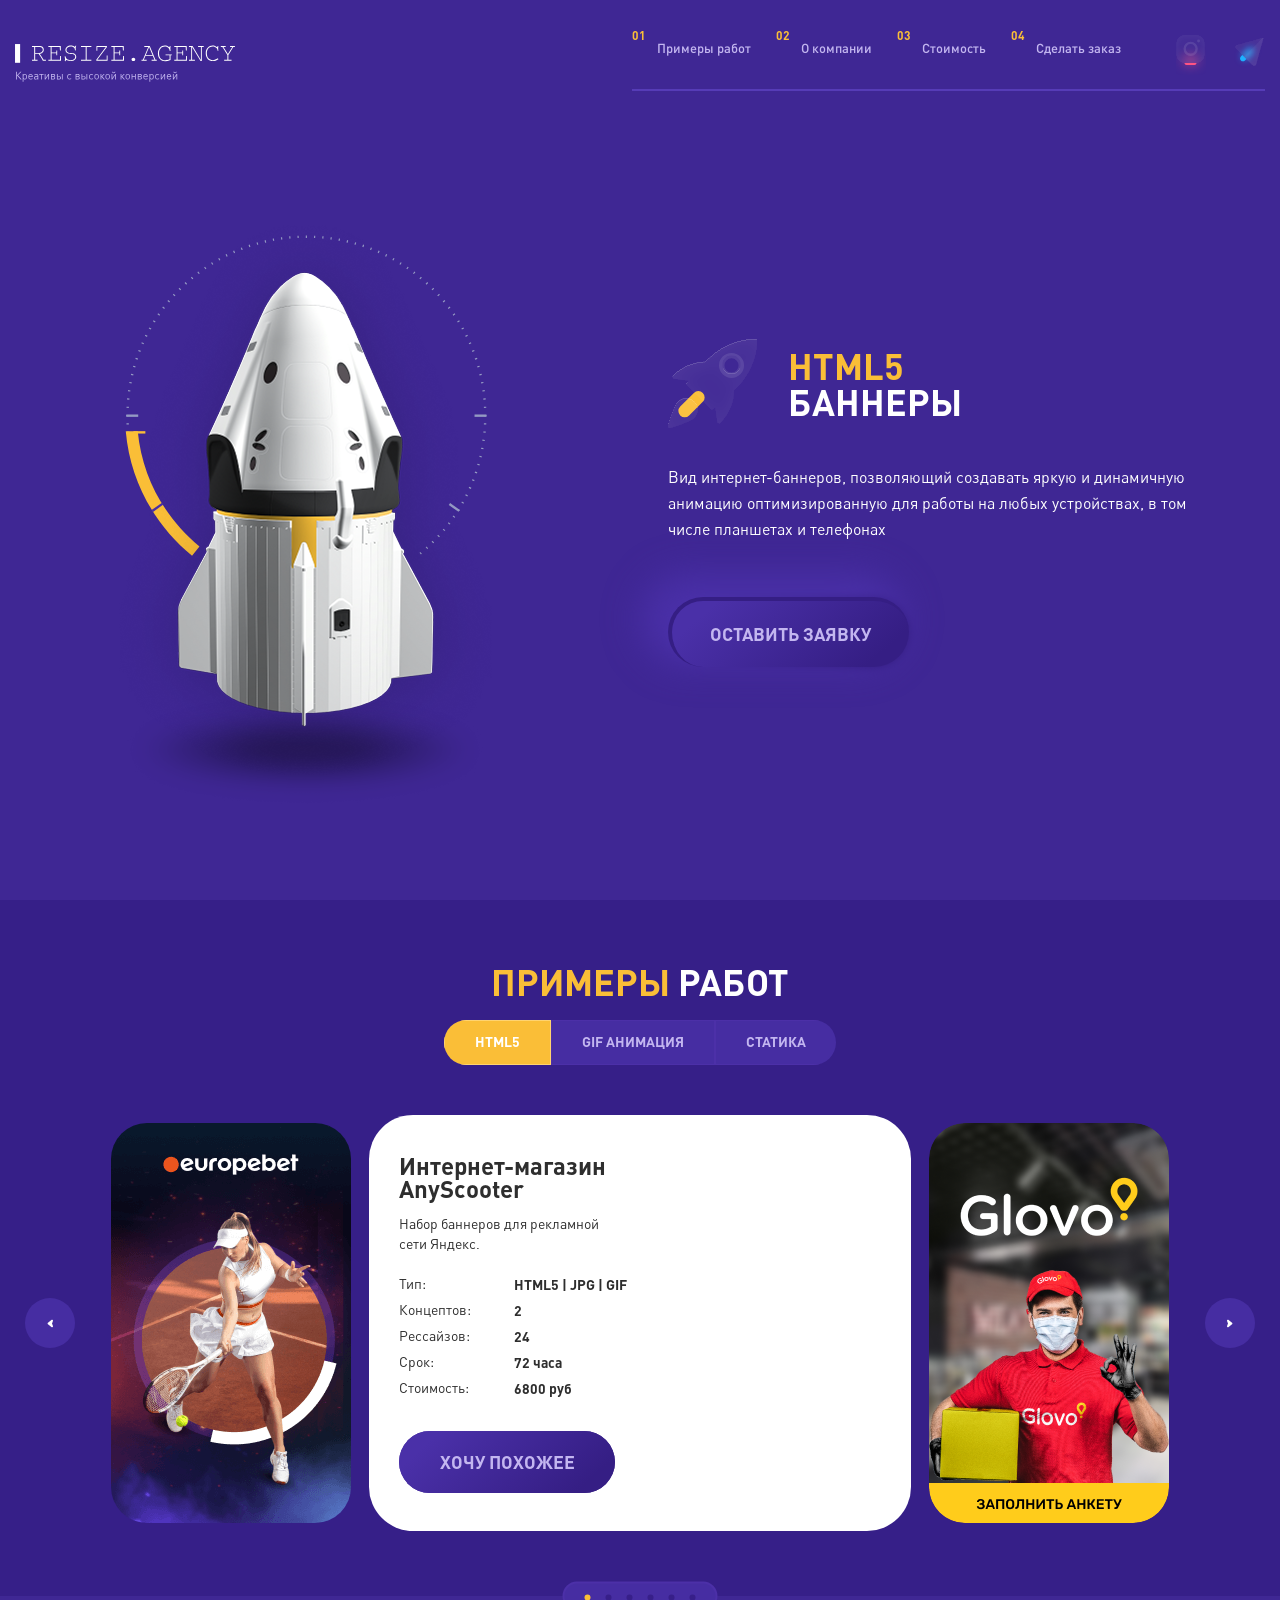
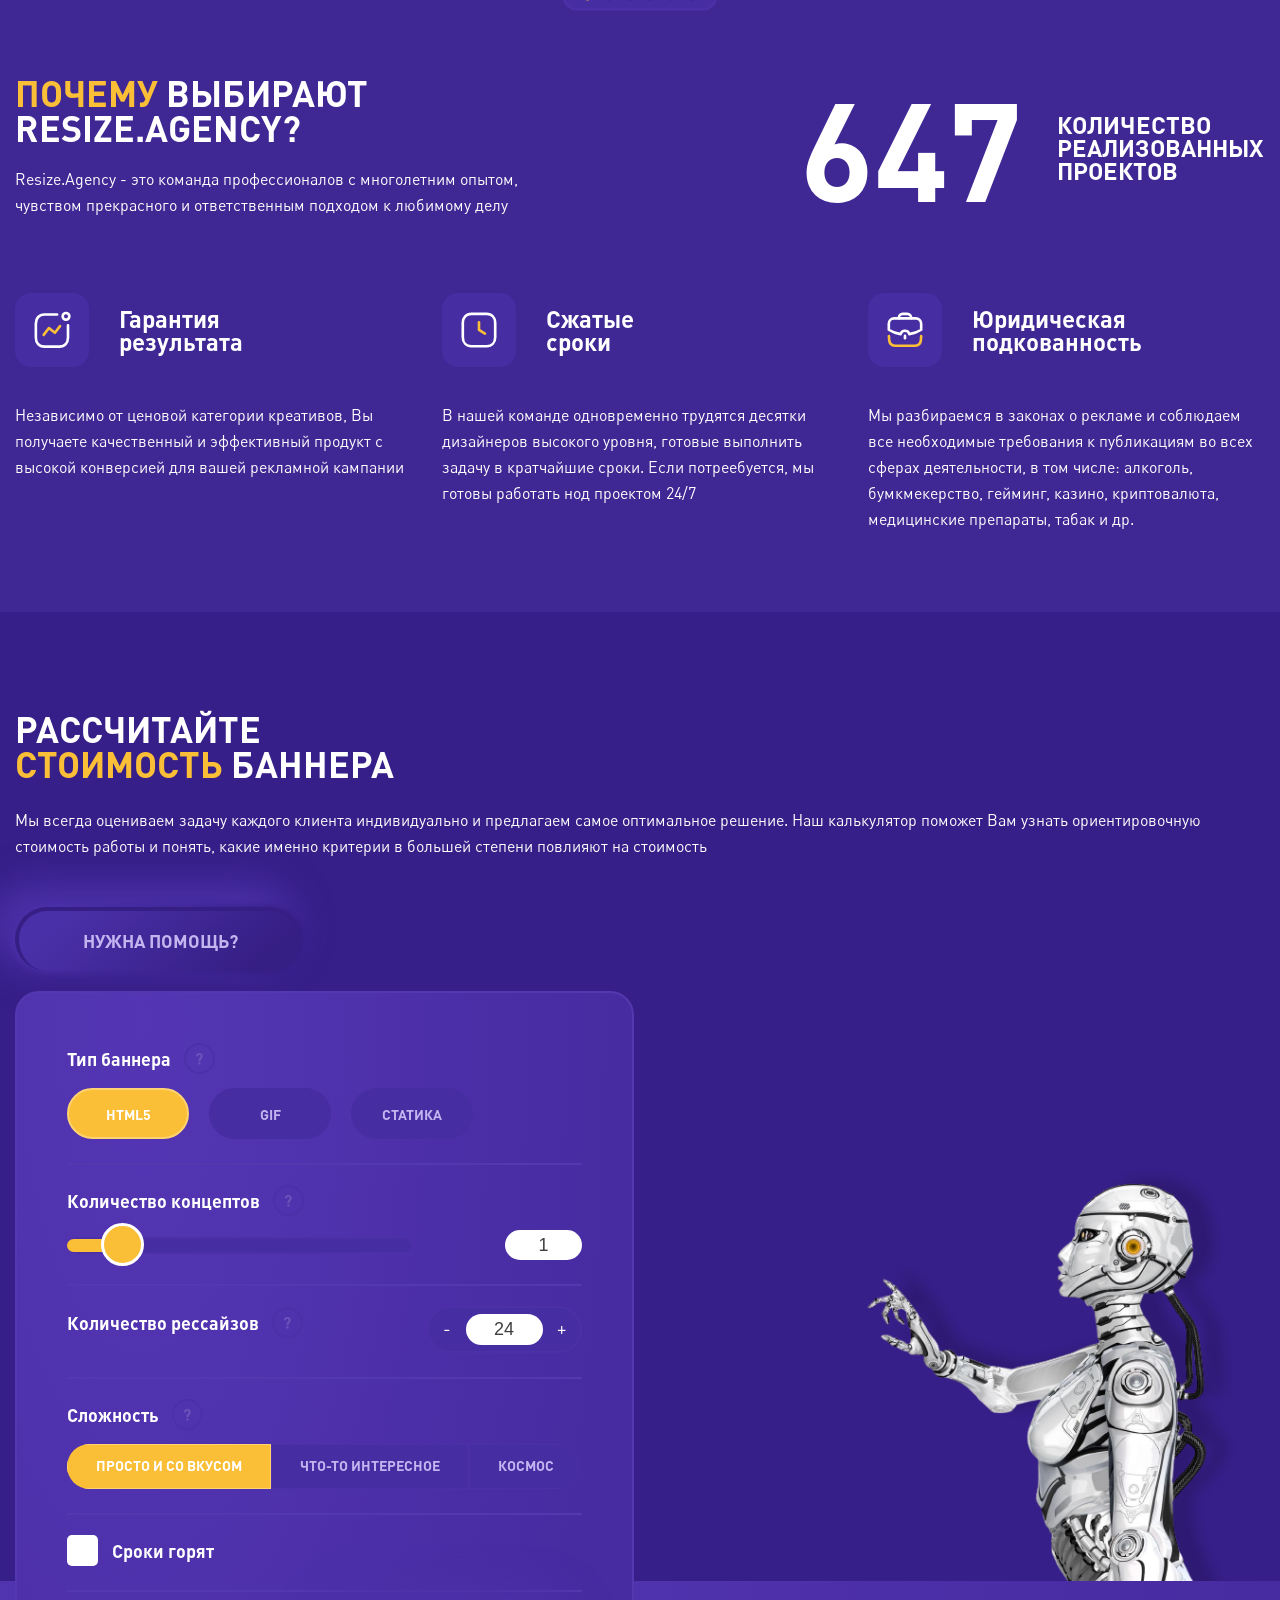
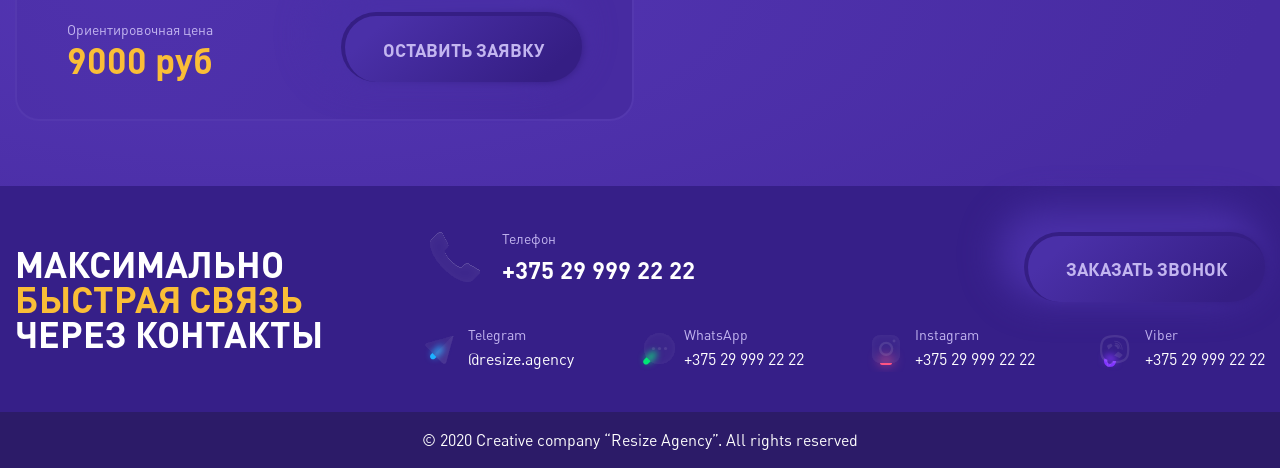
==== commit 29a6343a: "aded14" ====
--- a/index.html
+++ b/index.html
@@ -153,7 +153,11 @@
                                 </div>
                                 <a class="page-slider-slider__btn btn-second" href="#"><span>Хочу похожее</span></a>
                             </div>
-                            <div class="page-slider-slider__img page-slider-slider__img-01"></div>
+                            <div class="page-slider-slider__img page-slider-slider__img-01">
+                                <div class="page-slider-slider__frame">
+                                    <iframe src="https://qipeer.github.io/banners/tires/240x400/index.html" width="240" height="400"></iframe>
+                                </div>
+                            </div>
                         </div>
                     </div>
                     <div class="page-slider-slider__slide">
@@ -185,7 +189,11 @@
                                 </div>
                                 <a class="page-slider-slider__btn btn-second" href="#"><span>Хочу похожее</span></a>
                             </div>
-                            <div class="page-slider-slider__img page-slider-slider__img-02"></div>
+                            <div class="page-slider-slider__img page-slider-slider__img-02">
+                                <div class="page-slider-slider__frame">
+                                    <iframe src="https://qipeer.github.io/banners/tires/240x400/index.html" width="240" height="400"></iframe>
+                                </div>
+                            </div>
                         </div>
                     </div>
                     <div class="page-slider-slider__slide">
@@ -217,7 +225,11 @@
                                 </div>
                                 <a class="page-slider-slider__btn btn-second" href="#"><span>Хочу похожее</span></a>
                             </div>
-                            <div class="page-slider-slider__img page-slider-slider__img-03"></div>
+                            <div class="page-slider-slider__img page-slider-slider__img-03">
+                                <div class="page-slider-slider__frame">
+                                    <iframe src="https://qipeer.github.io/banners/tires/240x400/index.html" width="240" height="400"></iframe>
+                                </div>
+                            </div>
                         </div>
                     </div>
                     <div class="page-slider-slider__slide">
@@ -249,7 +261,11 @@
                                 </div>
                                 <a class="page-slider-slider__btn btn-second" href="#"><span>Хочу похожее</span></a>
                             </div>
-                            <div class="page-slider-slider__img page-slider-slider__img-04"></div>
+                            <div class="page-slider-slider__img page-slider-slider__img-04">
+                                <div class="page-slider-slider__frame">
+                                    <iframe src="https://qipeer.github.io/banners/tires/240x400/index.html" width="240" height="400"></iframe>
+                                </div>
+                            </div>
                         </div>
                     </div>
                     <div class="page-slider-slider__slide">
@@ -281,7 +297,11 @@
                                 </div>
                                 <a class="page-slider-slider__btn btn-second" href="#"><span>Хочу похожее</span></a>
                             </div>
-                            <div class="page-slider-slider__img page-slider-slider__img-05"></div>
+                            <div class="page-slider-slider__img page-slider-slider__img-05">
+                                <div class="page-slider-slider__frame">
+                                    <iframe src="https://qipeer.github.io/banners/tires/240x400/index.html" width="240" height="400"></iframe>
+                                </div>
+                            </div>
                         </div>
                     </div>
                     <div class="page-slider-slider__slide">
@@ -313,7 +333,11 @@
                                 </div>
                                 <a class="page-slider-slider__btn btn-second" href="#"><span>Хочу похожее</span></a>
                             </div>
-                            <div class="page-slider-slider__img page-slider-slider__img-03"></div>
+                            <div class="page-slider-slider__img page-slider-slider__img-06">
+                                <div class="page-slider-slider__frame">
+                                    <iframe src="https://qipeer.github.io/banners/tires/240x400/index.html" width="240" height="400"></iframe>
+                                </div>
+                            </div>
                         </div>
                     </div>
                 </div>
--- a/css/style.css
+++ b/css/style.css
@@ -337,8 +337,13 @@
   transition-delay: 0.4s;
 }
 
-.page-slider-slider .page-slider-slider__slide.slick-center .page-slider-slider__img-01 {
-  background: url("../images/slider-image/01hover.png") no-repeat center/cover;
+.page-slider-slider .page-slider-slider__slide.slick-center .page-slider-slider__img {
+  background: transparent;
+}
+
+.page-slider-slider .page-slider-slider__slide.slick-center .page-slider-slider__frame {
+  opacity: 1;
+  visibility: visible;
 }
 
 .page-slider-slider .slick-center.page-slider-slider__slide .page-slider-slider__item {
@@ -838,7 +843,7 @@
   height: 40px;
   margin-right: 20px;
   display: inline-block;
-  background: url("../images/inst.svg") no-repeat center;
+  background: url("../images/social-icons/inst.svg") no-repeat center;
   transition: 0.2s ease;
 }
 
@@ -1111,6 +1116,38 @@
   }
   .main-content__texts {
     padding: 0 40px;
+  }
+  .main-content__mini {
+    transition: none;
+    transform: none;
+    opacity: 1;
+  }
+  .main-content__mini._active {
+    transform: none;
+  }
+  .main-content__title {
+    transition: none;
+    transform: none;
+    opacity: 1;
+  }
+  .main-content__title._active {
+    transform: none;
+  }
+  .main-content__subtitle {
+    transition: none;
+    transform: none;
+    opacity: 1;
+  }
+  .main-content__subtitle._active {
+    transform: none;
+  }
+  .main-content__btn {
+    transition: none;
+    transform: none;
+    opacity: 1;
+  }
+  .main-content__btn._active {
+    transform: none;
   }
 }
 
@@ -1756,6 +1793,7 @@
   position: relative;
   z-index: 3;
   background: transparent;
+  border-color: transparent;
 }
 
 .page-form-form__owl {
@@ -1929,16 +1967,50 @@
   background: url("../images/slider-image/02.png") no-repeat center/cover;
 }
 
+.page-slider-slider__img-02:hover {
+  background: url("../images/slider-image/02hover.png") no-repeat center/cover;
+  transition: 0.2s ease;
+}
+
 .page-slider-slider__img-03 {
   background: url("../images/slider-image/03.png") no-repeat center/cover;
 }
 
+.page-slider-slider__img-03:hover {
+  background: url("../images/slider-image/03hover.png") no-repeat center/cover;
+  transition: 0.2s ease;
+}
+
 .page-slider-slider__img-04 {
   background: url("../images/slider-image/04.png") no-repeat center/cover;
 }
 
+.page-slider-slider__img-04:hover {
+  background: url("../images/slider-image/04hover.png") no-repeat center/cover;
+  transition: 0.2s ease;
+}
+
 .page-slider-slider__img-05 {
   background: url("../images/slider-image/05.png") no-repeat center/cover;
+}
+
+.page-slider-slider__img-05:hover {
+  background: url("../images/slider-image/05hover.png") no-repeat center/cover;
+  transition: 0.2s ease;
+}
+
+.page-slider-slider__img-06 {
+  background: url("../images/slider-image/06.png") no-repeat center/cover;
+}
+
+.page-slider-slider__img-06:hover {
+  background: url("../images/slider-image/06hover.png") no-repeat center/cover;
+  transition: 0.2s ease;
+}
+
+.page-slider-slider__frame {
+  opacity: 0;
+  visibility: hidden;
 }
 
 .page-slider-slider__name {
@@ -1988,6 +2060,28 @@
 }
 
 @media (max-width: 600px) {
+  .page-slider-slider .page-slider-slider__slide.slick-center .page-slider-slider__frame {
+    opacity: 0;
+    visibility: hidden;
+  }
+  .page-slider-slider .page-slider-slider__slide.slick-center .page-slider-slider__img-01 {
+    background: url("../images/slider-image/01hover.png") no-repeat center/cover;
+  }
+  .page-slider-slider .page-slider-slider__slide.slick-center .page-slider-slider__img-02 {
+    background: url("../images/slider-image/02hover.png") no-repeat center/cover;
+  }
+  .page-slider-slider .page-slider-slider__slide.slick-center .page-slider-slider__img-03 {
+    background: url("../images/slider-image/03hover.png") no-repeat center/cover;
+  }
+  .page-slider-slider .page-slider-slider__slide.slick-center .page-slider-slider__img-04 {
+    background: url("../images/slider-image/04hover.png") no-repeat center/cover;
+  }
+  .page-slider-slider .page-slider-slider__slide.slick-center .page-slider-slider__img-05 {
+    background: url("../images/slider-image/05hover.png") no-repeat center/cover;
+  }
+  .page-slider-slider .page-slider-slider__slide.slick-center .page-slider-slider__img-06 {
+    background: url("../images/slider-image/06hover.png") no-repeat center/cover;
+  }
   .page-slider-slider .slick-center.page-slider-slider__slide {
     width: 240px;
   }
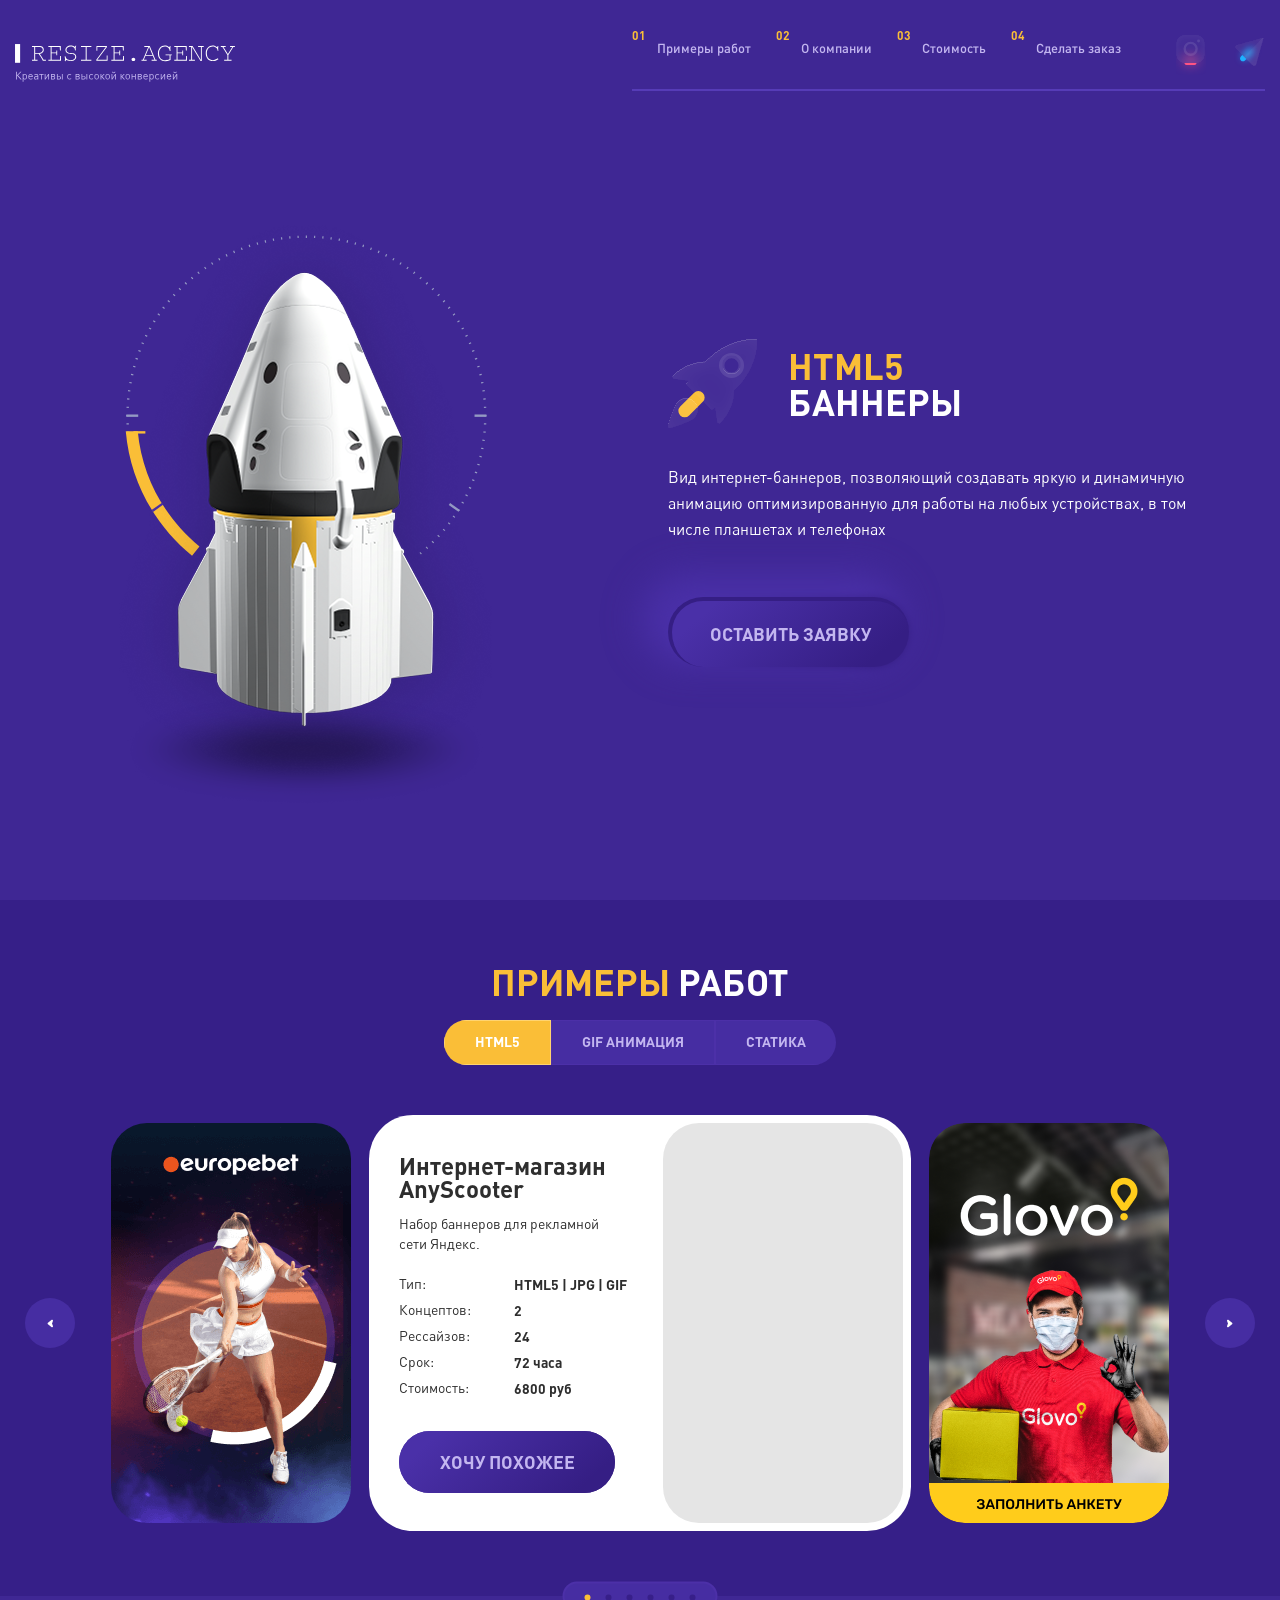
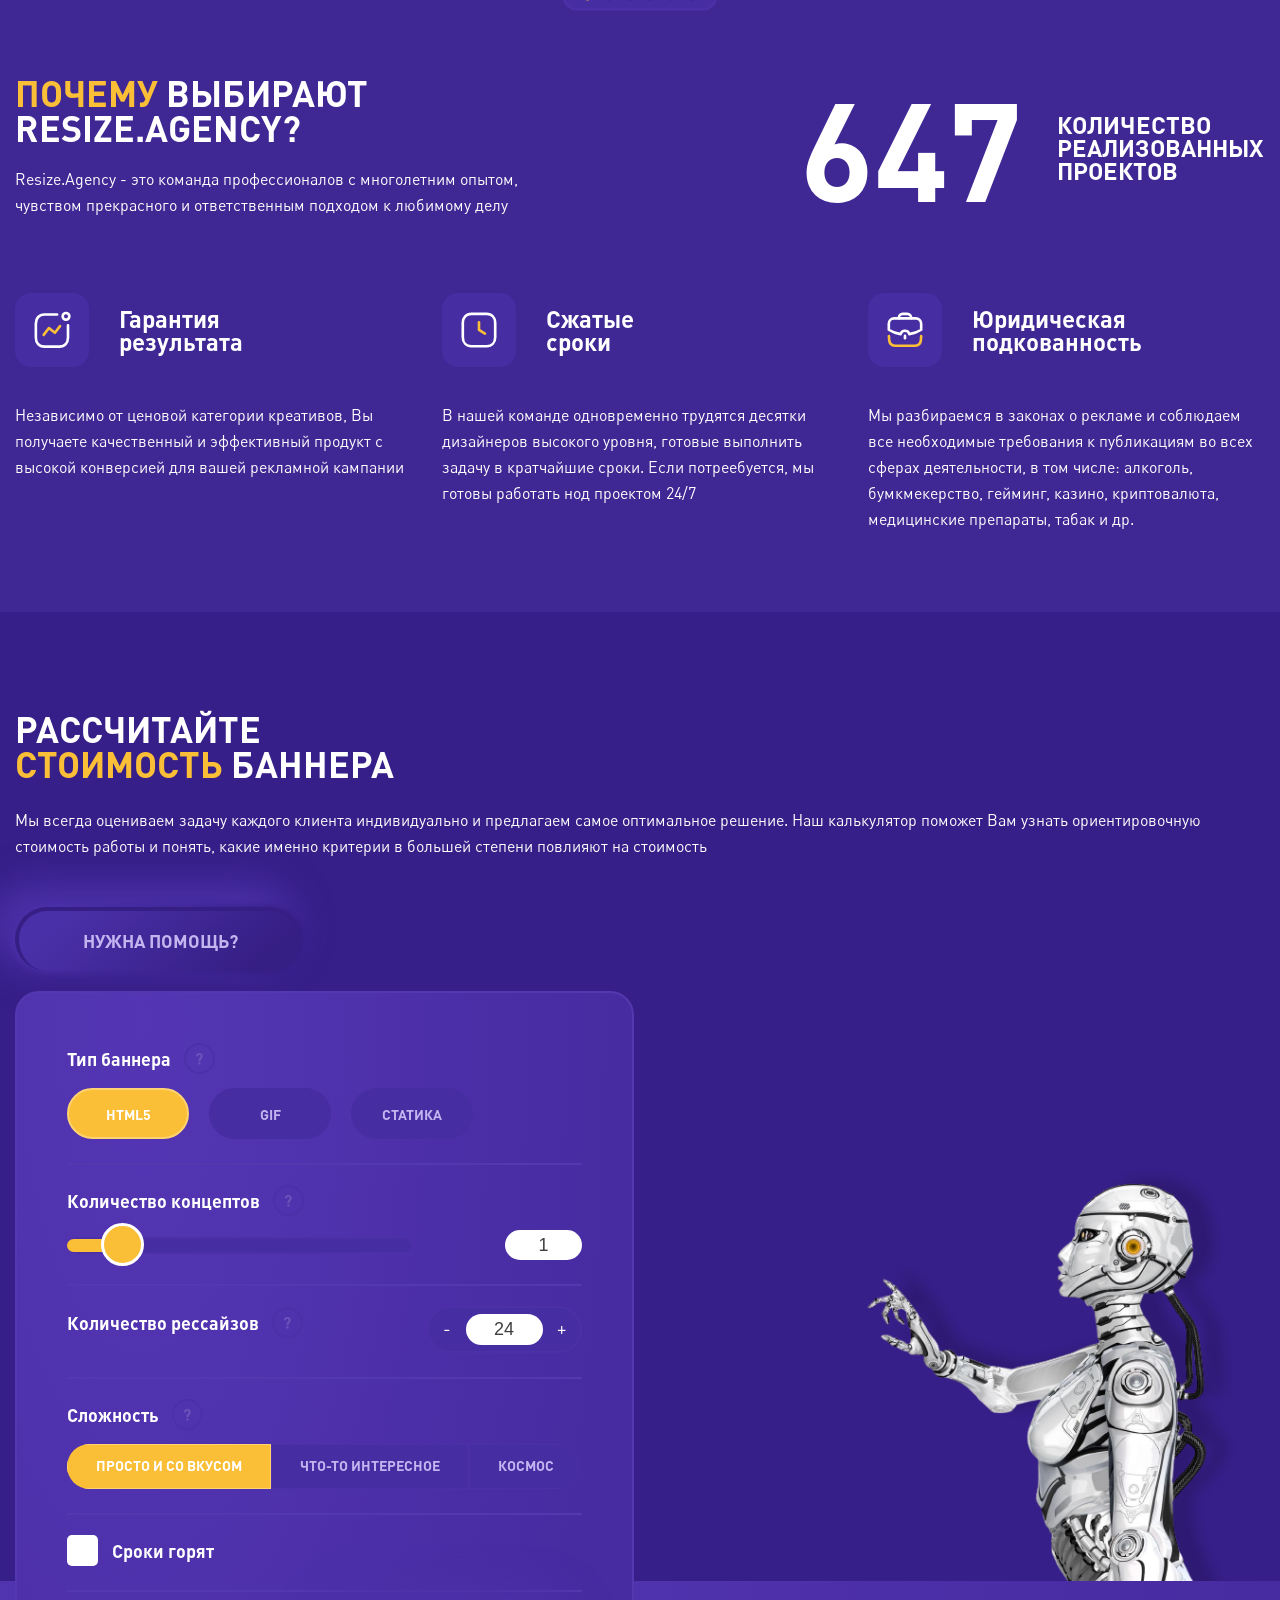
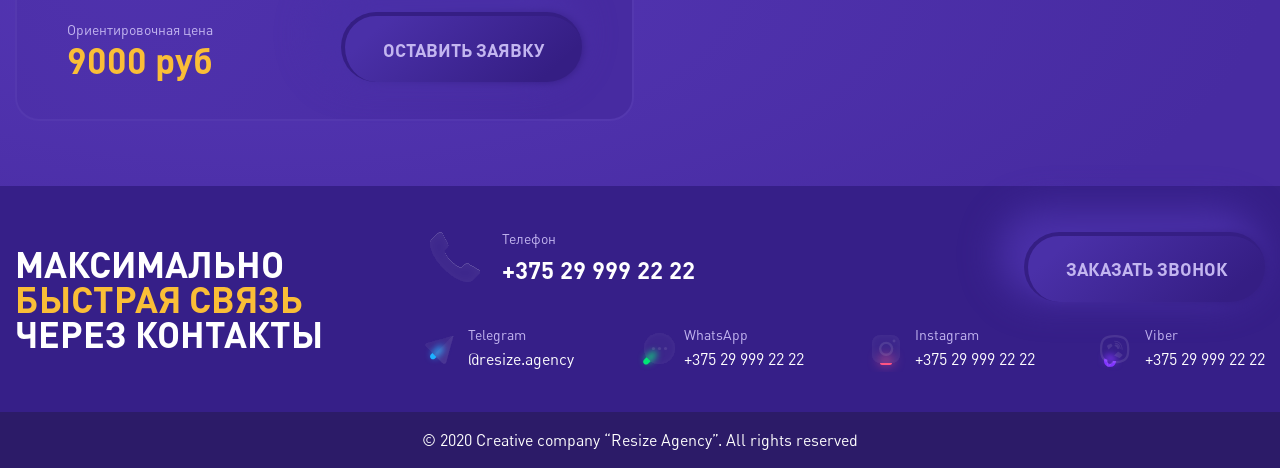
==== commit aca4e268: "added15" ====
--- a/index.html
+++ b/index.html
@@ -335,7 +335,9 @@
                             </div>
                             <div class="page-slider-slider__img page-slider-slider__img-06">
                                 <div class="page-slider-slider__frame">
-                                    <iframe src="https://qipeer.github.io/banners/tires/240x400/index.html" width="240" height="400"></iframe>
+                                    <iframe src="https://qipeer.github.io/banners/tires/240x400/index.html" width="240" height="400">
+                                        Если анимация не запустилась - <span>отключите блокировщик рекламы</span>
+                                    </iframe>
                                 </div>
                             </div>
                         </div>
--- a/css/style.css
+++ b/css/style.css
@@ -92,6 +92,7 @@
   width: 100%;
   height: 100%;
   z-index: -1;
+  -webkit-filter: blur(4px);
   filter: blur(4px);
   border-radius: 35px;
   box-shadow: -16px -13px 35px 10px #4A30A8;
@@ -165,6 +166,7 @@
   width: 100%;
   height: 100%;
   z-index: -1;
+  -webkit-filter: blur(4px);
   filter: blur(4px);
   border-radius: 35px;
   box-shadow: -16px -13px -8px 10px #4A30A8;
@@ -568,6 +570,15 @@
 
 ._err {
   box-shadow: 0 0 15px red;
+}
+
+@-webkit-keyframes transformY {
+  0% {
+    transform: translateY(20px);
+  }
+  100% {
+    transform: translateY(0px);
+  }
 }
 
 @keyframes transformY {
@@ -889,6 +900,7 @@
   position: relative;
   z-index: 3;
   transition: all 1.5s ease;
+  -webkit-animation: transformY 2s ease infinite alternate;
   animation: transformY 2s ease infinite alternate;
   opacity: 0;
   top: 300px;
@@ -1035,6 +1047,7 @@
     transform: translate(-50%, -50%);
     width: 100%;
     height: 100%;
+    -o-object-fit: cover;
     object-fit: cover;
     display: block;
   }
@@ -1051,6 +1064,7 @@
     top: 50%;
     left: 50%;
     transform: translate(-50%, -50%);
+    -o-object-fit: cover;
     object-fit: cover;
   }
   .main-content__img-shadow {
@@ -2011,6 +2025,20 @@
 .page-slider-slider__frame {
   opacity: 0;
   visibility: hidden;
+  background-color: #e5e5e5;
+  display: flex;
+  justify-content: center;
+  align-items: center;
+  text-align: center;
+  color: #2E2E2E;
+  font-weight: 400;
+  font-size: 14px;
+  padding: 0 30px;
+  box-sizing: border-box;
+}
+
+.page-slider-slider__frame span {
+  font-weight: 700;
 }
 
 .page-slider-slider__name {
@@ -2335,6 +2363,30 @@
   border-radius: 8px;
   padding: 7px 0 0 20px;
   outline: none;
+}
+
+.modal-brif__area::-webkit-input-placeholder {
+  font-size: 14px;
+  line-height: 16px;
+  color: #B1ACCB;
+}
+
+.modal-brif__area::-moz-placeholder {
+  font-size: 14px;
+  line-height: 16px;
+  color: #B1ACCB;
+}
+
+.modal-brif__area:-ms-input-placeholder {
+  font-size: 14px;
+  line-height: 16px;
+  color: #B1ACCB;
+}
+
+.modal-brif__area::-ms-input-placeholder {
+  font-size: 14px;
+  line-height: 16px;
+  color: #B1ACCB;
 }
 
 .modal-brif__area::placeholder {
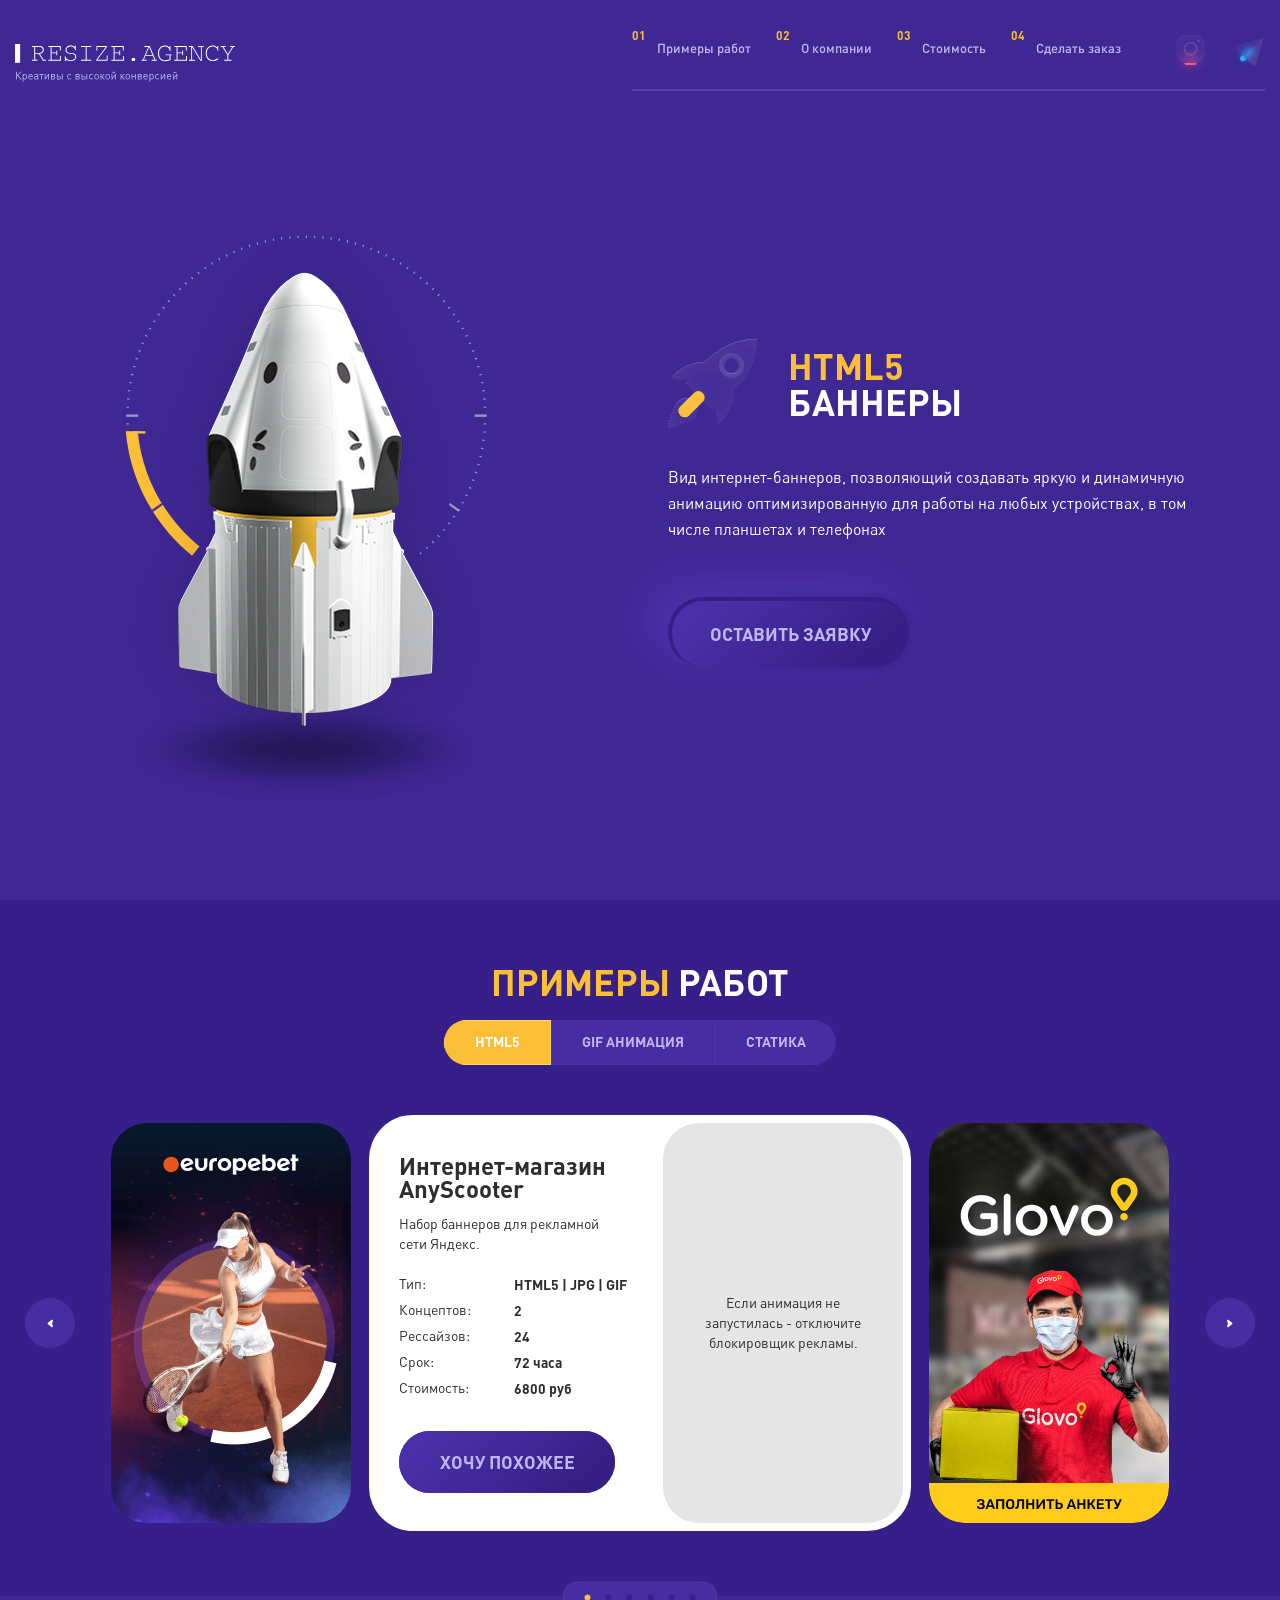
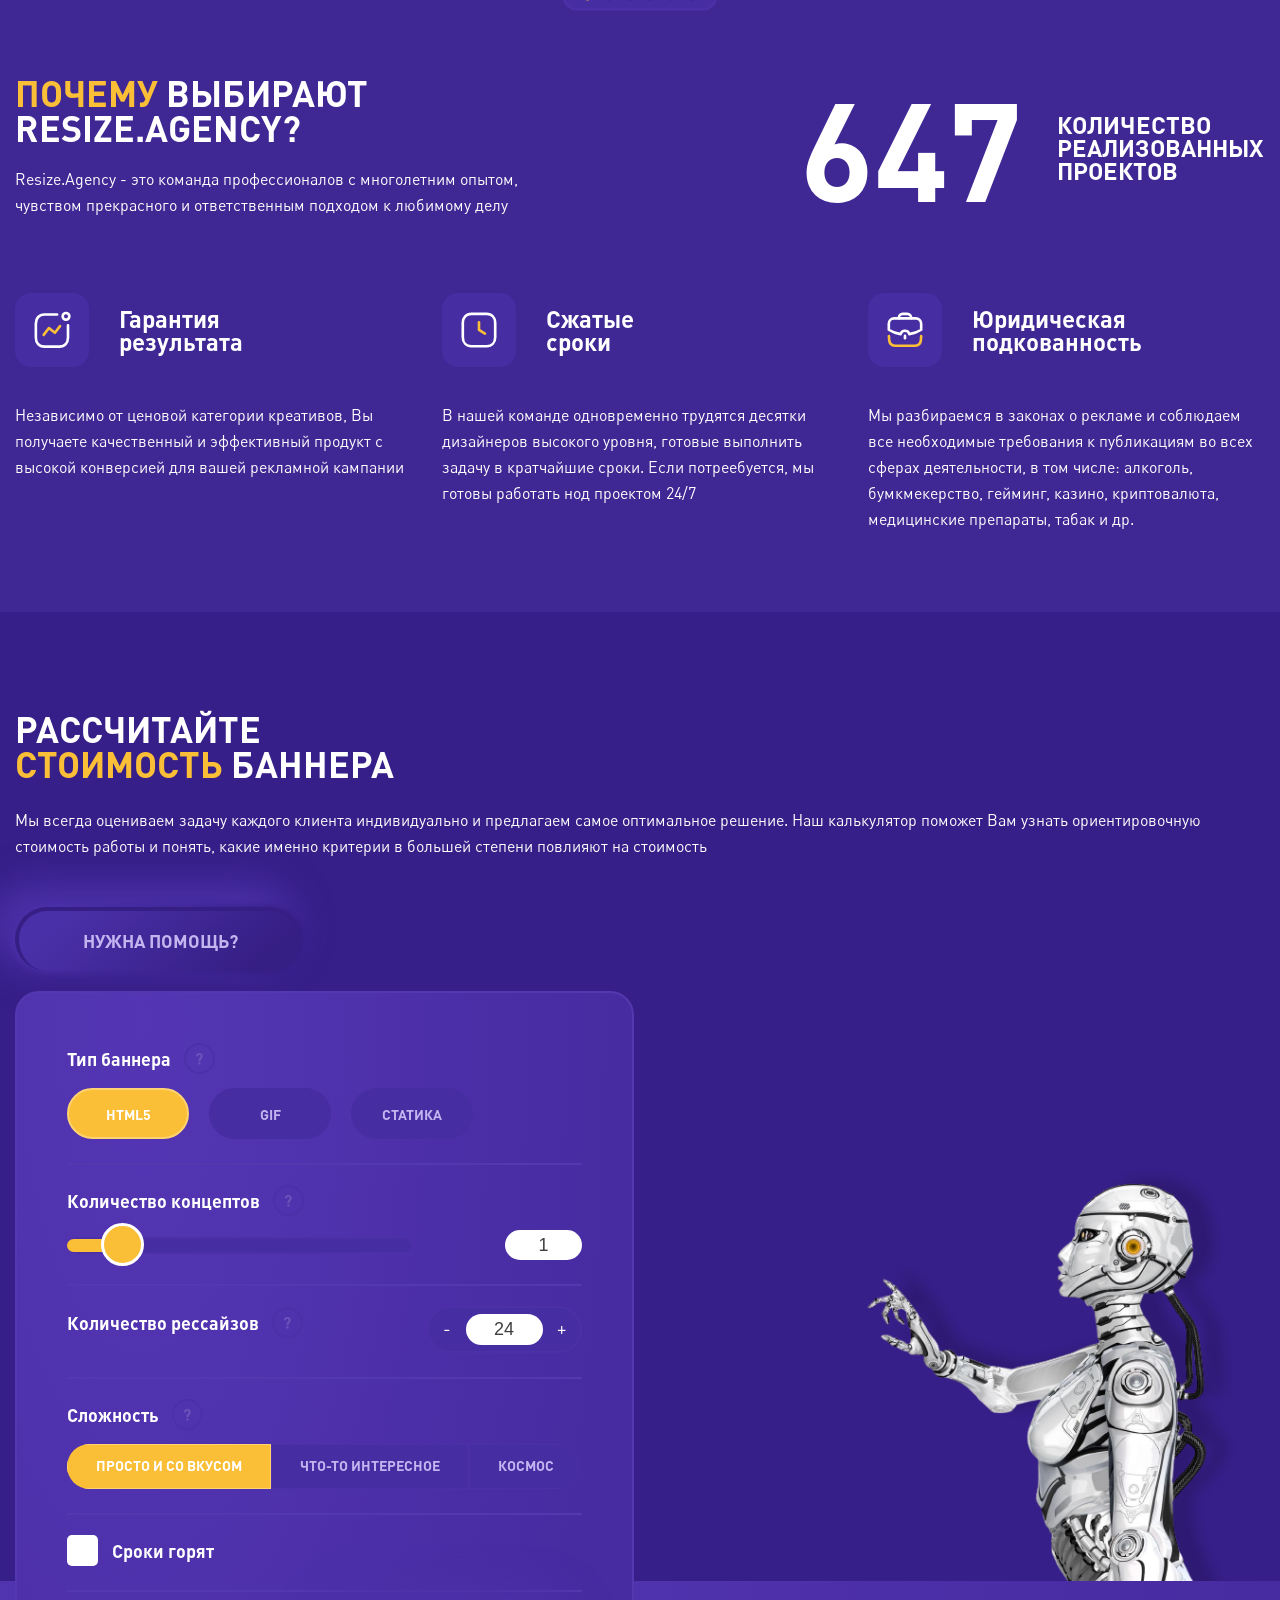
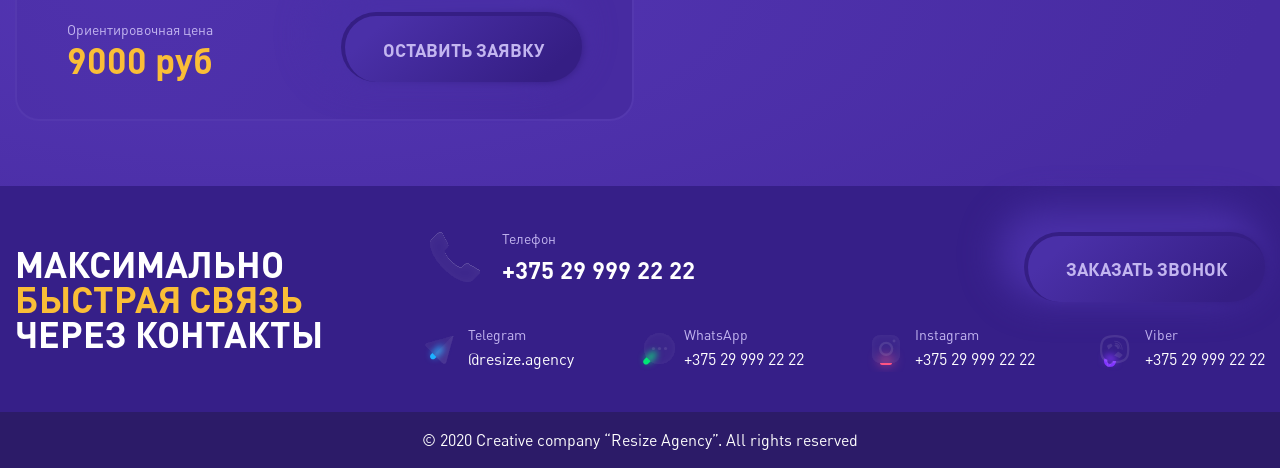
==== commit edd599fa: "added 14" ====
--- a/index.html
+++ b/index.html
@@ -335,9 +335,7 @@
                             </div>
                             <div class="page-slider-slider__img page-slider-slider__img-06">
                                 <div class="page-slider-slider__frame">
-                                    <iframe src="https://qipeer.github.io/banners/tires/240x400/index.html" width="240" height="400">
-                                        Если анимация не запустилась - <span>отключите блокировщик рекламы</span>
-                                    </iframe>
+                                    <iframe src="https://qipeer.github.io/banners/tires/240x400/index.html" width="240" height="400"></iframe>
                                 </div>
                             </div>
                         </div>
--- a/css/style.css
+++ b/css/style.css
@@ -2025,20 +2025,45 @@
 .page-slider-slider__frame {
   opacity: 0;
   visibility: hidden;
-  background-color: #e5e5e5;
+  position: relative;
+  width: 240px;
+  height: 400px;
+}
+
+.page-slider-slider__frame iframe {
+  display: block;
+  position: relative;
+  z-index: 20;
+}
+
+.page-slider-slider__frame::before {
+  content: 'Если анимация не запустилась - отключите блокировщик рекламы.';
+  position: absolute;
+  color: #2E2E2E;
+  font-size: 14px;
   display: flex;
   justify-content: center;
   align-items: center;
-  text-align: center;
-  color: #2E2E2E;
-  font-weight: 400;
-  font-size: 14px;
   padding: 0 30px;
   box-sizing: border-box;
-}
-
-.page-slider-slider__frame span {
-  font-weight: 700;
+  text-align: center;
+  line-height: 20px;
+  top: 0;
+  left: 0;
+  width: 100%;
+  height: 100%;
+  background-color: #e5e5e5;
+  z-index: 12;
+}
+
+.page-slider-slider__error {
+  position: absolute;
+  top: 0;
+  left: 0;
+  width: 100%;
+  height: 100%;
+  background-color: red;
+  z-index: 333;
 }
 
 .page-slider-slider__name {
